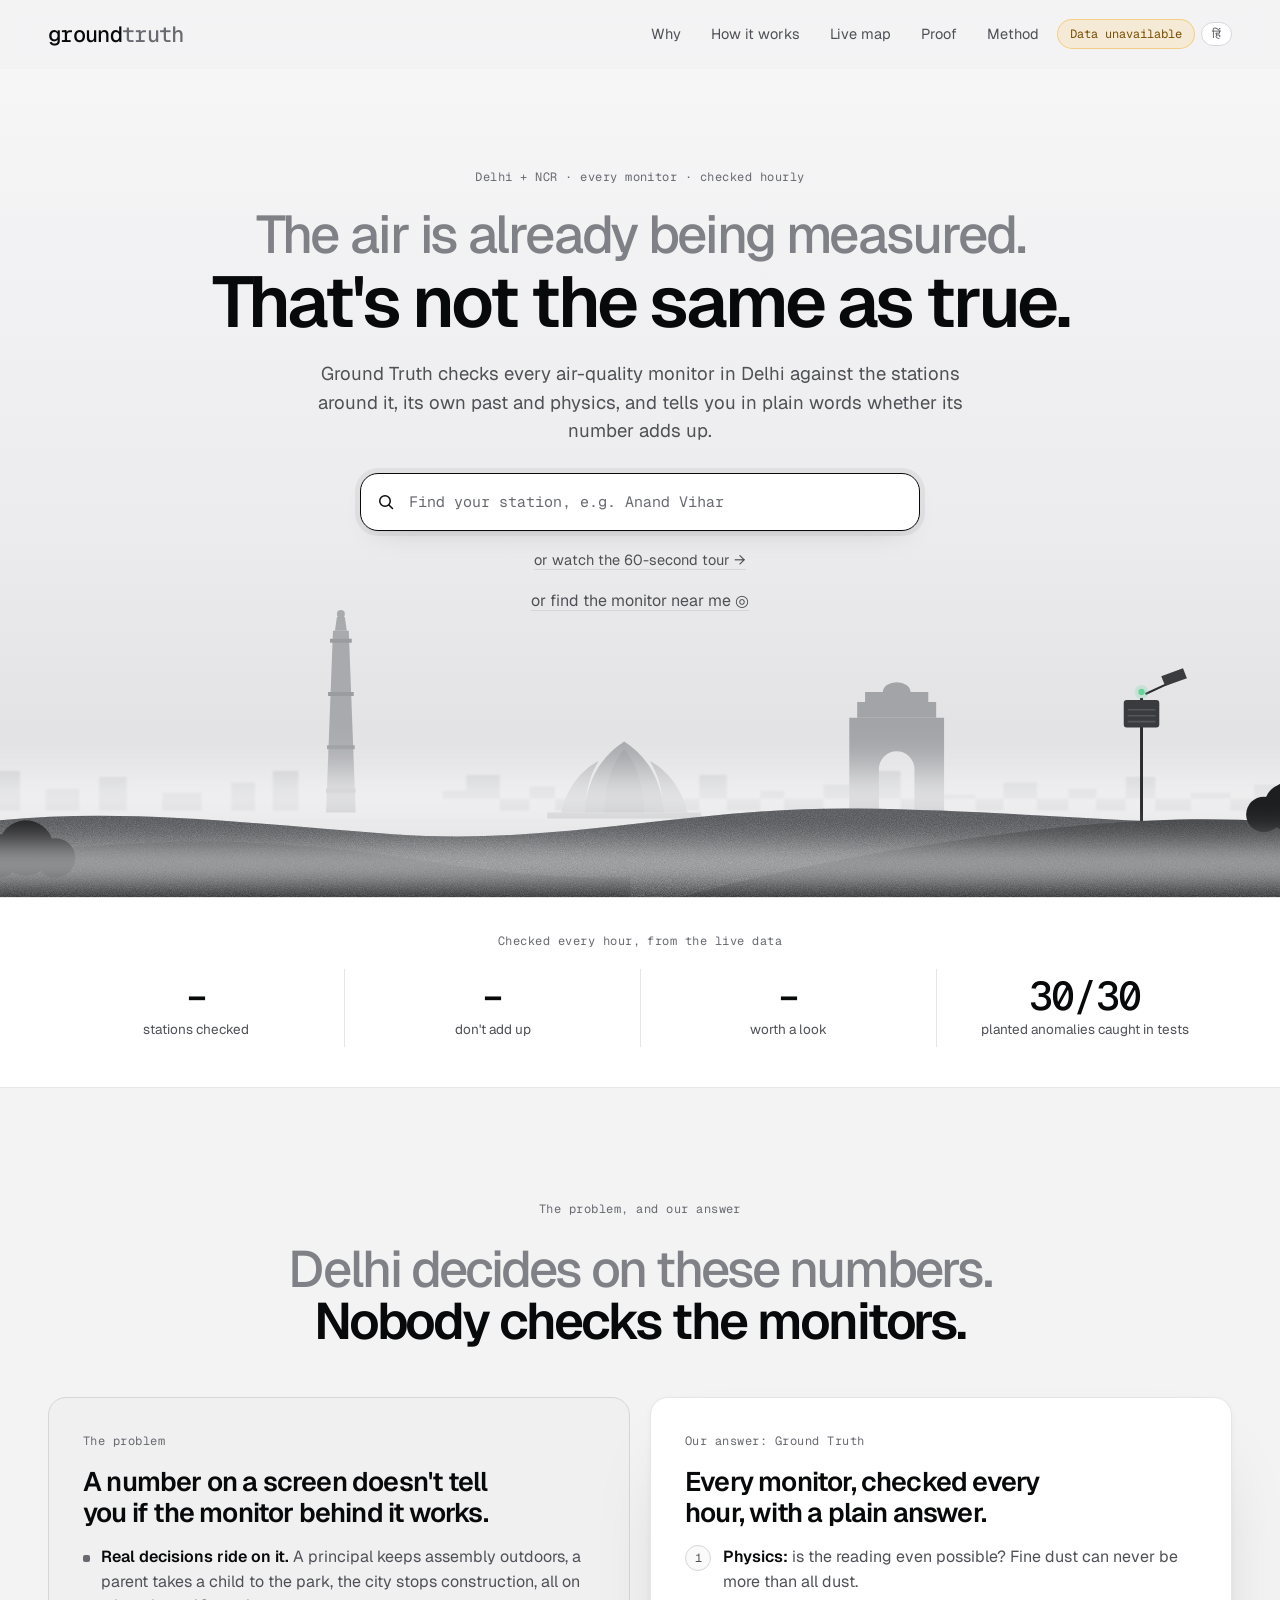
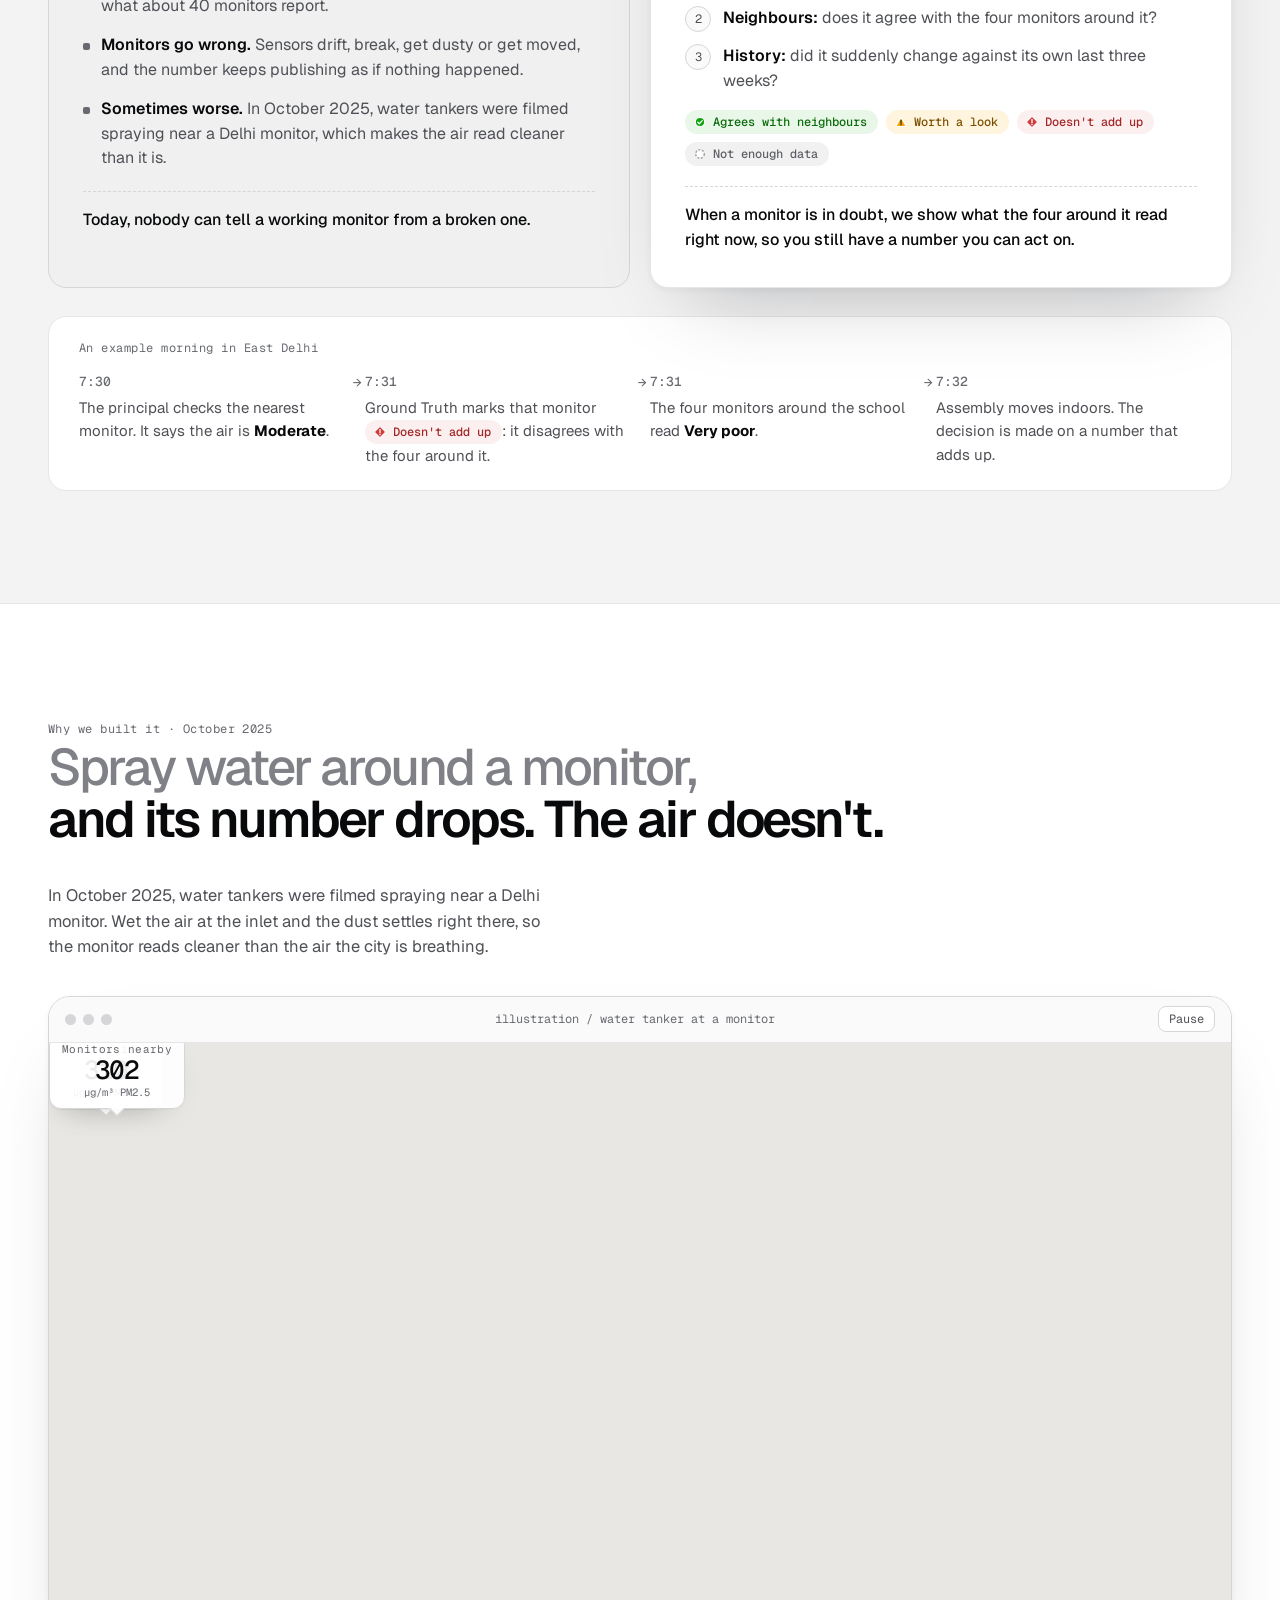
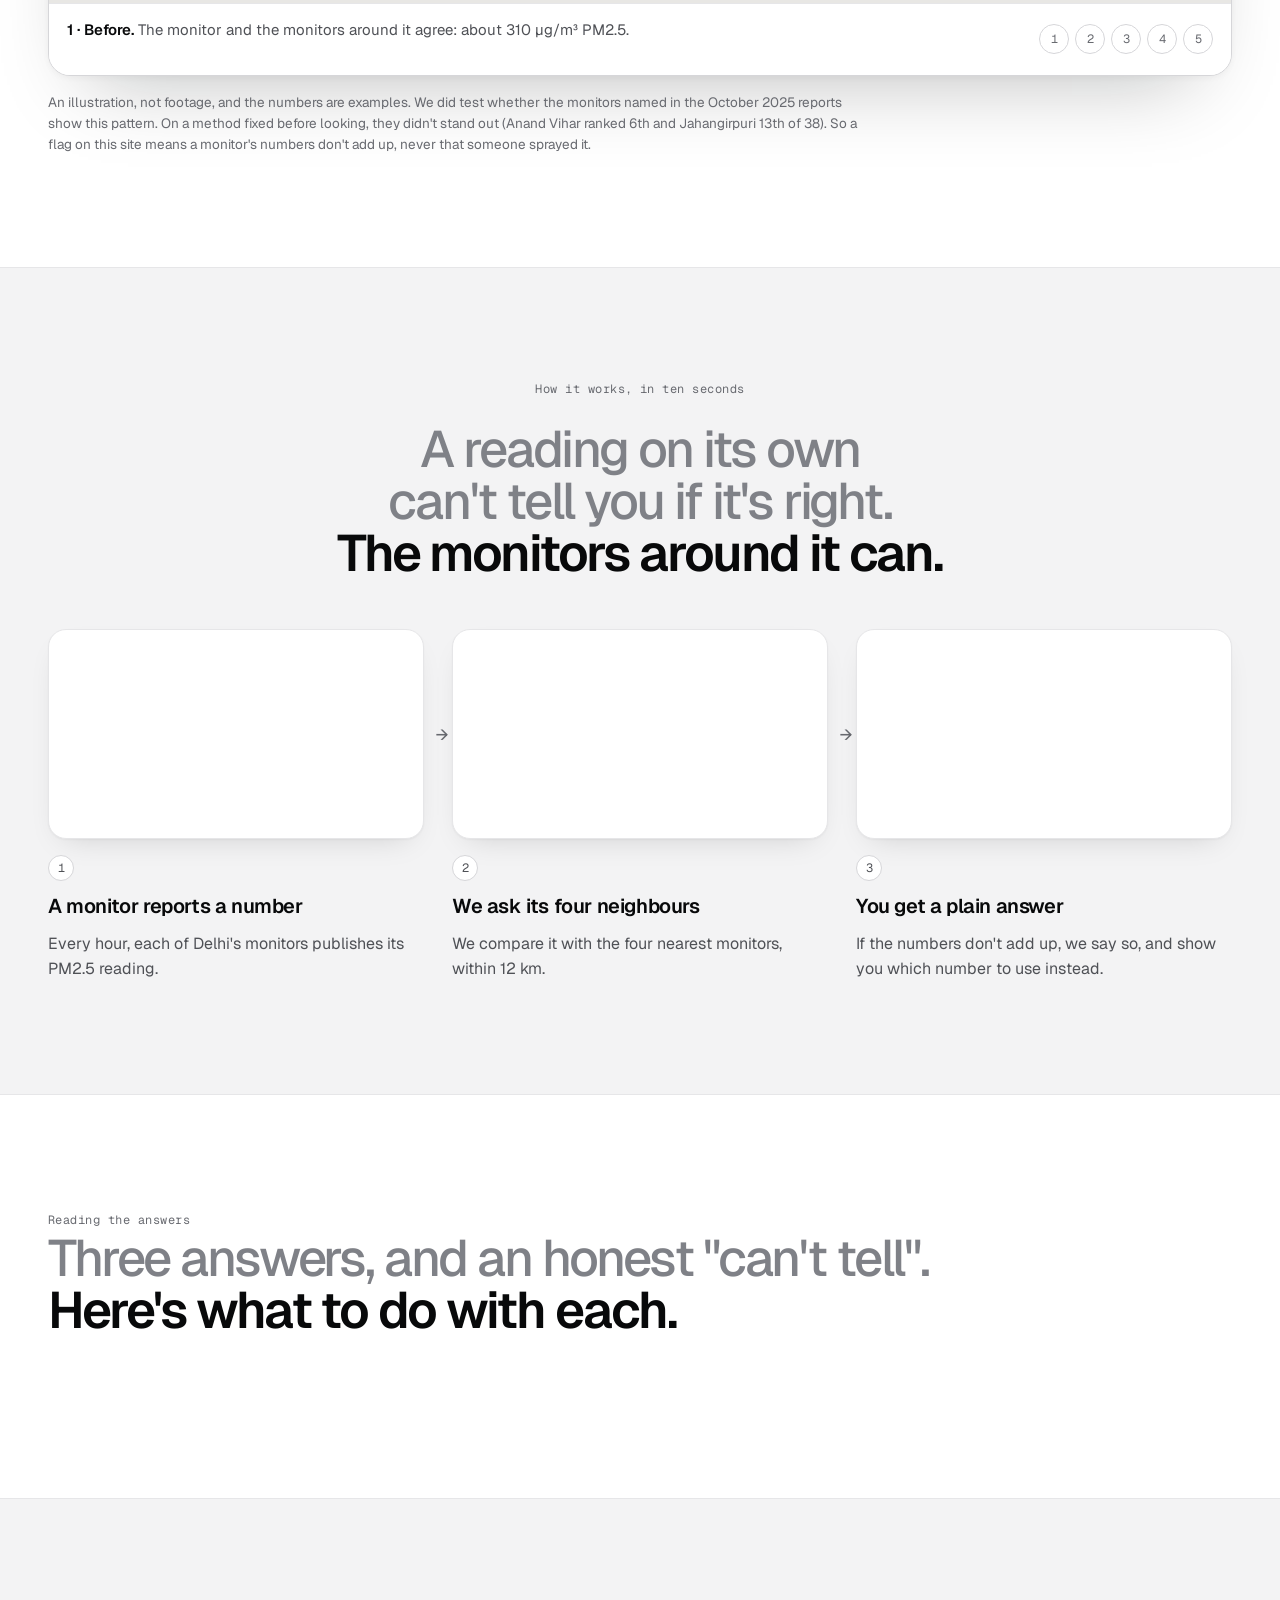
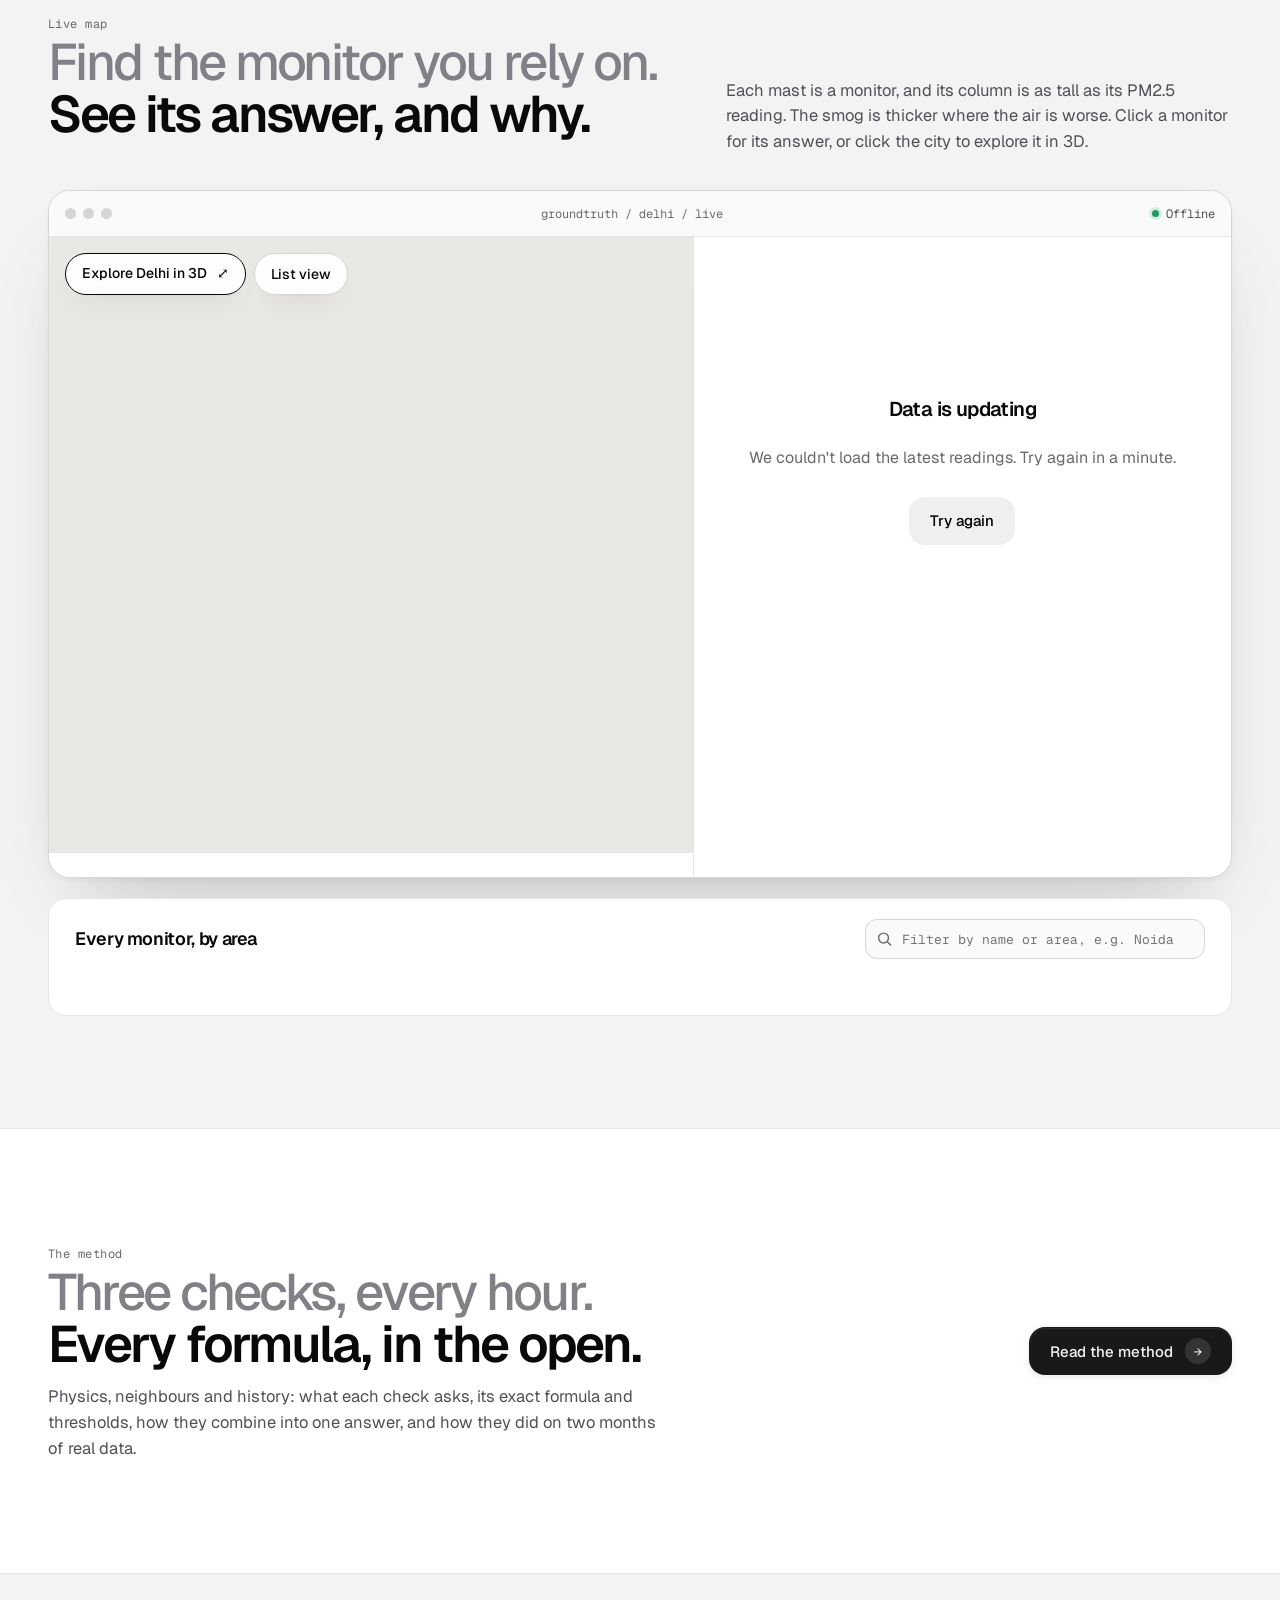
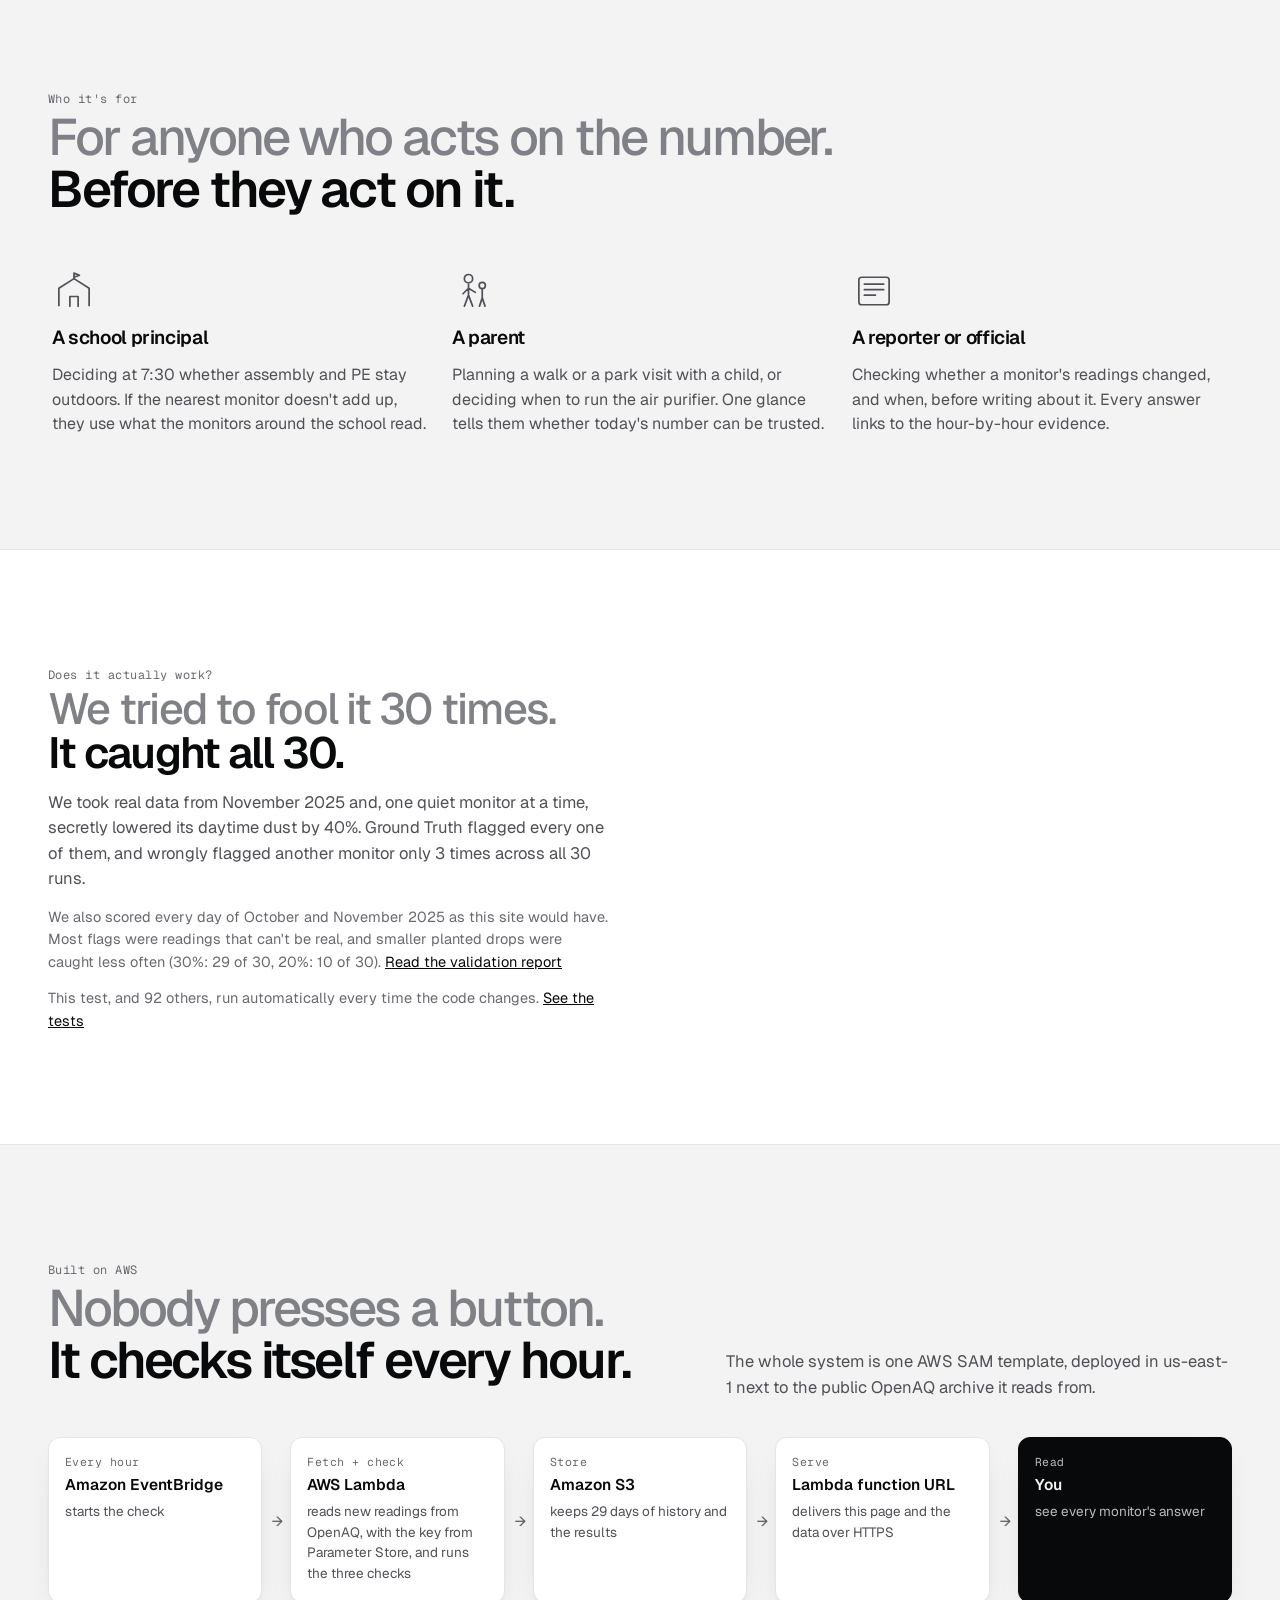
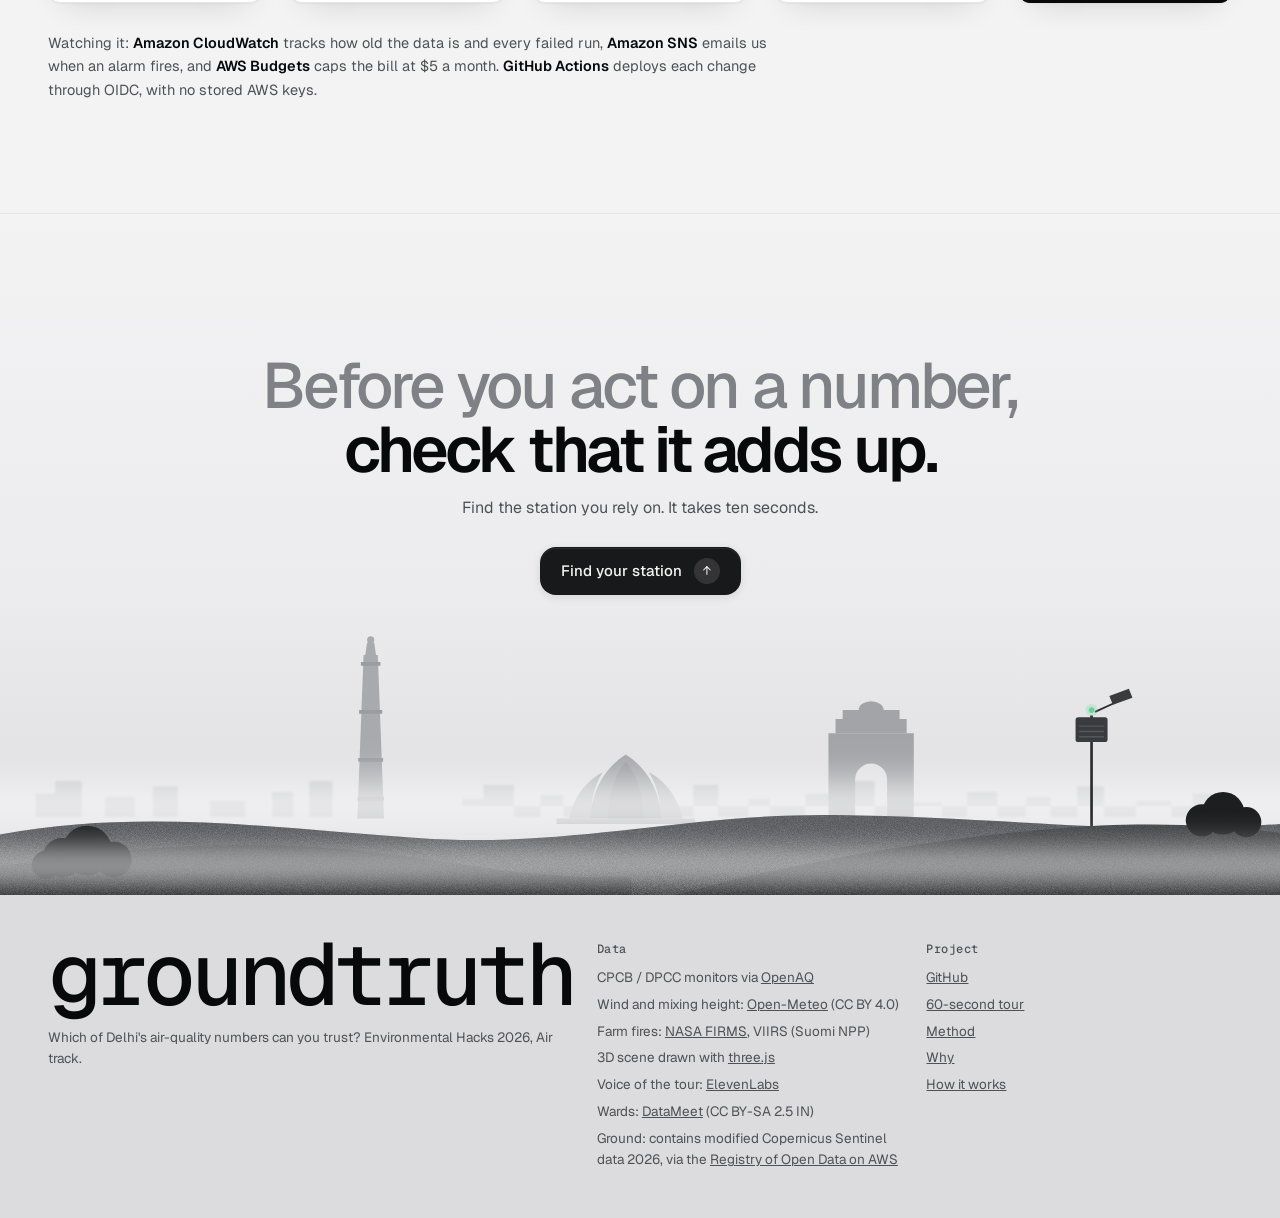
==== site/index.html @ d737a081 "Hindi for every phrase the page builds, with a test that keeps it so 32 phrases app.js writes (near-" ====
<!doctype html>
<html lang="en">
<head>
<meta charset="utf-8">
<meta name="viewport" content="width=device-width, initial-scale=1">
<title>Ground Truth: which Delhi air-quality numbers can you trust?</title>
<meta name="description" content="Every air-quality monitor in Delhi and NCR, checked every hour against its neighbours, its own history and physics. Open data, open code.">
<meta name="theme-color" content="#f3f3f4">
<meta property="og:title" content="Ground Truth">
<meta property="og:description" content="The air is already being measured. That's not the same as true.">
<meta property="og:image" content="og.png">
<meta name="twitter:card" content="summary_large_image">
<link rel="icon" href="data:image/svg+xml,%3Csvg xmlns='http://www.w3.org/2000/svg' viewBox='0 0 32 32'%3E%3Crect width='32' height='32' rx='9' fill='%2308090a'/%3E%3Cpath d='M9 21h14M16 21V9' stroke='%23f5f5f2' stroke-width='2.4' stroke-linecap='round'/%3E%3Ccircle cx='16' cy='9' r='3' fill='%2369d39a'/%3E%3C/svg%3E">
<link rel="preconnect" href="https://fonts.googleapis.com">
<link rel="preconnect" href="https://fonts.gstatic.com" crossorigin>
<link href="https://fonts.googleapis.com/css2?family=Geist:wght@400;500;600&family=Geist+Mono:wght@400;500&family=Noto+Sans+Devanagari:wght@400;500;600&display=swap" rel="stylesheet">
<link rel="stylesheet" href="theme.css">
</head>
<body id="top">

<!-- the fog scene, drawn once and used in the hero and the closing -->
<svg width="0" height="0" style="position:absolute" aria-hidden="true" focusable="false">
  <defs>
    <filter id="grain" x="0" y="0" width="100%" height="100%">
      <feTurbulence type="fractalNoise" baseFrequency="1.1" numOctaves="2" seed="7" result="n"/>
      <feColorMatrix in="n" type="matrix" values="0 0 0 0 0  0 0 0 0 0  0 0 0 0 0  0 0 0 -1.6 1.15" result="a"/>
      <feComposite in="SourceGraphic" in2="a" operator="in"/>
    </filter>
    <filter id="haze" x="-10%" y="-50%" width="120%" height="200%"><feGaussianBlur stdDeviation="16"/></filter>
    <filter id="soft"><feGaussianBlur stdDeviation="1.2"/></filter>
    <linearGradient id="hill1" x1="0" y1="0" x2="0" y2="1"><stop offset="0" stop-color="#55575b"/><stop offset="1" stop-color="#1c1d1f"/></linearGradient>
    <linearGradient id="hill2" x1="0" y1="0" x2="0" y2="1"><stop offset="0" stop-color="#3b3c3f"/><stop offset="1" stop-color="#121314"/></linearGradient>
    <linearGradient id="fogband" x1="0" y1="0" x2="0" y2="1"><stop offset="0" stop-color="#f4f4f5" stop-opacity="0"/><stop offset=".5" stop-color="#f4f4f5" stop-opacity=".95"/><stop offset="1" stop-color="#f4f4f5" stop-opacity="0"/></linearGradient>
    <symbol id="scene-art" viewBox="0 0 1440 520" preserveAspectRatio="xMidYMax slice">
      <g fill="#c4c5c8" filter="url(#soft)">
        <path d="M0 432h40v-26h22v-14h30v40h26v-22h34v22h20v-34h28v34h36v-18h40v18h30v-28h24v28h18v-40h26v40H0z"/>
        <path d="M520 [base64]"/>
      </g>
      <!-- Qutub Minar -->
      <g fill="#a9aaae">
        <path d="M402 434 409 250h16l7 184z"/>
        <path d="M406 258h22v4h-22zM404 312h26v4h-26zM403 366h28v4h-28zM402 410h30v4h-30z" fill="#9b9ca0"/>
        <path d="M411 250h12l-2-14h-8z"/><circle cx="417" cy="233" r="4"/>
      </g>
      <!-- Lotus Temple -->
      <g fill="#b3b4b8">
        <path d="M640 434c6-26 22-44 38-52-10 16-14 34-12 52z"/>
        <path d="M768 434c-6-26-22-44-38-52 10 16 14 34 12 52z"/>
        <path d="M664 434c2-34 18-58 40-72 22 14 38 38 40 72z" fill="#a6a7ab"/>
        <path d="M684 434c0-28 8-50 20-64 12 14 20 36 20 64z" fill="#9c9da1"/>
        <path d="M626 434h156v6H626z"/>
      </g>
      <!-- India Gate -->
      <g fill="#a3a4a8">
        <path d="M932 436v-98h96v98h-30v-46a18 18 0 0 0-36 0v46z"/>
        <path d="M940 322h80v16h-80zM948 312h64v10h-64z"/>
        <path d="M966 312a14 10 0 0 1 28 0z"/>
      </g>
      <rect class="drift" x="-120" y="372" width="1680" height="96" fill="url(#fogband)" filter="url(#haze)"/>
      <path d="M0 520V452c160-30 320-6 470 4 170 12 300-28 470-26 190 2 330 24 500 10V520z" fill="url(#hill1)"/>
      <path d="M0 520V452c160-30 320-6 470 4 170 12 300-28 470-26 190 2 330 24 500 10V520z" fill="#8a8b8f" filter="url(#grain)" opacity=".55"/>
      <!-- the monitor: a mast with a sensor box -->
      <g transform="translate(1198 0)">
        <path d="M30 448V318" stroke="#2b2c2f" stroke-width="3"/>
        <path d="M30 448 14 470M30 448l16 22" stroke="#2b2c2f" stroke-width="2.2"/>
        <rect x="12" y="320" width="36" height="28" rx="3" fill="#3a3b3e"/>
        <path d="M16 330h28M16 336h28M16 342h28" stroke="#55575b" stroke-width="1.6"/>
        <path d="M34 314l26-12" stroke="#2b2c2f" stroke-width="2"/><path d="M50 296l22-8 4 10-22 8z" fill="#3a3b3e"/>
        <circle cx="30" cy="312" r="3.2" fill="#69d39a"/><circle cx="30" cy="312" r="7" fill="#69d39a" opacity=".22"/>
      </g>
      <path d="M0 520V488c140-22 260-30 380-20 120 10 190 34 330 32V520z" fill="url(#hill2)"/>
      <path d="M760 520c120-34 280-62 420-74 110-10 190-4 260 4V520z" fill="url(#hill2)"/>
      <path d="M0 520V488c140-22 260-30 380-20 120 10 190 34 330 32V520zM760 520c120-34 280-62 420-74 110-10 190-4 260 4V520z" fill="#6b6c70" filter="url(#grain)" opacity=".5"/>
      <g fill="#1d1e20">
        <circle cx="70" cy="478" r="22"/><circle cx="98" cy="470" r="28"/><circle cx="128" cy="480" r="20"/><circle cx="52" cy="486" r="16"/>
        <circle cx="1352" cy="436" r="18"/><circle cx="1376" cy="428" r="24"/><circle cx="1402" cy="438" r="17"/>
      </g>
      <rect class="drift slow" x="-160" y="452" width="1760" height="70" fill="url(#fogband)" filter="url(#haze)" opacity=".85"/>
    </symbol>
  </defs>
</svg>

<header class="nav">
  <div class="wrap">
    <a class="wordmark" href="#top" aria-label="Ground Truth home">ground<b>truth</b></a>
    <nav aria-label="Sections">
      <a href="#why">Why</a>
      <a href="#story">How it works</a>
      <a href="#live">Live map</a>
      <a href="#proof">Proof</a>
      <a href="method.html">Method</a>
      <span class="fresh" id="fresh">Loading data…</span>
      <span class="pulse" id="pulse" hidden></span>
      <button class="lang-toggle" id="lang-toggle" type="button" aria-label="Switch to Hindi">हिं</button>
    </nav>
  </div>
</header>

<main>
  <section class="hero" aria-labelledby="hero-title">
    <div class="wrap copy">
      <span class="label rise" id="hero-label">Delhi + NCR · every monitor · checked hourly</span>
      <h1 id="hero-title" class="rise"><span class="dim">The air is already being measured.</span>That's not the same as true.</h1>
      <p class="lede rise">Ground Truth checks every air-quality monitor in Delhi against the stations around it, its own past and physics, and tells you in plain words whether its number adds up.</p>
      <p class="weather rise" id="weather" hidden></p>
      <p class="fires rise" id="fires" hidden></p>
      <p class="feednote rise" id="feednote" hidden></p>
      <div class="cta rise">
        <div class="search" role="combobox" aria-expanded="false" aria-haspopup="listbox" aria-owns="search-list">
          <svg width="16" height="16" viewBox="0 0 16 16" fill="none" aria-hidden="true"><circle cx="7" cy="7" r="5.25" stroke="currentColor" stroke-width="1.5"/><path d="m11 11 3.5 3.5" stroke="currentColor" stroke-width="1.5" stroke-linecap="round"/></svg>
          <label class="sr-only" for="search">Find your station</label>
          <input id="search" type="search" placeholder="Find your station, e.g. Anand Vihar" autocomplete="off" aria-autocomplete="list" aria-controls="search-list">
          <ul id="search-list" role="listbox" hidden></ul>
        </div>
        <a class="tour-link" href="?demo=1" id="tour-btn">or watch the 60-second tour <span aria-hidden="true">→</span></a>
        <button class="tour-link near-btn" id="near-btn" type="button">or find the monitor near me <span aria-hidden="true">◎</span></button>
        <p class="near-line" id="near-line" hidden aria-live="polite"></p>
      </div>
    </div>
    <div class="scene" aria-hidden="true"><svg><use href="#scene-art"/></svg></div>
  </section>

  <aside class="example" id="example" hidden aria-label="An example station right now"></aside>

  <section class="proofbar" aria-label="Today's numbers">
    <div class="wrap">
      <span class="label">Checked every hour, from the live data</span>
      <div class="stats" id="stats" aria-live="polite">
        <div class="stat"><b class="skel">52</b><span>stations checked</span></div>
        <div class="stat"><b class="skel">0</b><span>don't add up</span></div>
        <div class="stat"><b class="skel">0</b><span>worth a look</span></div>
        <div class="stat"><b>30/30</b><span>planted anomalies caught in tests</span></div>
      </div>
    </div>
  </section>

    <section class="sec why" id="why" aria-labelledby="why-title">
      <div class="wrap">
        <div class="sec-head center">
          <span class="label">The problem, and our answer</span>
          <h2 class="h2" id="why-title"><span class="dim">Delhi decides on these numbers.</span>Nobody checks the monitors.</h2>
        </div>
        <div class="why-grid">
          <article class="why-card problem">
            <span class="label">The problem</span>
            <h3>A number on a screen doesn't tell you if the monitor behind it works.</h3>
            <ul class="why-list">
              <li><b>Real decisions ride on it.</b> A principal keeps assembly outdoors, a parent takes a child to the park, the city stops construction, all on what about 40 monitors report.</li>
              <li><b>Monitors go wrong.</b> Sensors drift, break, get dusty or get moved, and the number keeps publishing as if nothing happened.</li>
              <li><b>Sometimes worse.</b> In October 2025, water tankers were filmed spraying near a Delhi monitor, which makes the air read cleaner than it is.</li>
            </ul>
            <p class="why-punch">Today, nobody can tell a working monitor from a broken one.</p>
          </article>
          <article class="why-card answer">
            <span class="label">Our answer: Ground Truth</span>
            <h3>Every monitor, checked every hour, with a plain answer.</h3>
            <ol class="why-checks">
              <li><span class="why-n">1</span><div><b>Physics:</b> is the reading even possible? Fine dust can never be more than all dust.</div></li>
              <li><span class="why-n">2</span><div><b>Neighbours:</b> does it agree with the four monitors around it?</div></li>
              <li><span class="why-n">3</span><div><b>History:</b> did it suddenly change against its own last three weeks?</div></li>
            </ol>
            <div class="why-answers">
              <span data-pill="ok"></span><span data-pill="watch"></span><span data-pill="flag"></span><span data-pill="nodata"></span>
            </div>
            <p class="why-punch">When a monitor is in doubt, we show what the four around it read right now, so you still have a number you can act on.</p>
          </article>
        </div>
        <figure class="morning" aria-labelledby="morning-cap">
          <figcaption id="morning-cap" class="label">An example morning in East Delhi</figcaption>
          <ol>
            <li><span class="t">7:30</span><p>The principal checks the nearest monitor. It says the air is <b>Moderate</b>.</p></li>
            <li><span class="t">7:31</span><p>Ground Truth marks that monitor <span data-pill="flag"></span>: it disagrees with the four around it.</p></li>
            <li><span class="t">7:31</span><p>The four monitors around the school read <b>Very poor</b>.</p></li>
            <li><span class="t">7:32</span><p>Assembly moves indoors. The decision is made on a number that adds up.</p></li>
          </ol>
        </figure>
      </div>
    </section>

    <section class="sec alt spray" id="spray" aria-labelledby="spray-title">
      <div class="wrap">
        <div class="sec-head wide">
          <div>
            <span class="label">Why we built it · October 2025</span>
            <h2 class="h2" id="spray-title"><span class="dim">Spray water around a monitor,</span>and its number drops. The air doesn't.</h2>
          </div>
          <p class="sub">In October 2025, water tankers were filmed spraying near a Delhi monitor. Wet the air at the inlet and the dust settles right there, so the monitor reads cleaner than the air the city is breathing.</p>
        </div>
        <div class="window spraywin">
          <div class="chrome"><div class="dots" aria-hidden="true"><i></i><i></i><i></i></div><span class="url">illustration / water tanker at a monitor</span><button class="sp-toggle" id="spray-toggle" type="button" aria-pressed="false">Pause</button></div>
          <div class="spray-stage" id="spray-stage">
            <div class="sp-tag me" id="sp-me"><span class="who">This monitor</span><b id="sp-me-v">310</b><small>µg/m³ PM2.5</small><span class="sp-flag" id="sp-flag" hidden><span data-pill="flag"></span></span></div>
            <div class="sp-tag nb" id="sp-nb"><span class="who">Monitors nearby</span><b id="sp-nb-v">302</b><small>µg/m³ PM2.5</small></div>
          </div>
          <div class="sp-foot">
            <p class="sp-caption" id="sp-caption" aria-live="polite"><b>1 · Before.</b> The monitor and the monitors around it agree: about 310 µg/m³ PM2.5.</p>
            <ol class="sp-steps" id="sp-steps" aria-label="Steps">
              <li><button type="button">1</button></li><li><button type="button">2</button></li><li><button type="button">3</button></li><li><button type="button">4</button></li><li><button type="button">5</button></li>
            </ol>
          </div>
        </div>
        <p class="footnote">An illustration, not footage, and the numbers are examples. We did test whether the monitors named in the October 2025 reports show this pattern. On a method fixed before looking, they didn't stand out (Anand Vihar ranked 6th and Jahangirpuri 13th of 38). So a flag on this site means a monitor's numbers don't add up, never that someone sprayed it.</p>
      </div>
    </section>

    <section class="sec story" id="story" aria-labelledby="story-title">
      <div class="wrap">
        <div class="sec-head center">
          <span class="label">How it works, in ten seconds</span>
          <h2 class="h2" id="story-title"><span class="dim">A reading on its own can't tell you if it's right.</span>The monitors around it can.</h2>
        </div>
        <ol class="steps" id="steps">
          <li class="step">
            <div class="step-art" id="step1-art"></div>
            <span class="step-n">1</span>
            <h3 id="step1-title">A monitor reports a number</h3>
            <p id="step1-text">Every hour, each of Delhi's monitors publishes its PM2.5 reading.</p>
          </li>
          <li class="step">
            <div class="step-art" id="step2-art"></div>
            <span class="step-n">2</span>
            <h3 id="step2-title">We ask its four neighbours</h3>
            <p id="step2-text">We compare it with the four nearest monitors, within 12 km.</p>
          </li>
          <li class="step">
            <div class="step-art" id="step3-art"></div>
            <span class="step-n">3</span>
            <h3 id="step3-title">You get a plain answer</h3>
            <p id="step3-text">If the numbers don't add up, we say so, and show you which number to use instead.</p>
          </li>
        </ol>
      </div>
    </section>

    <section class="sec alt" id="meaning" aria-labelledby="meaning-title">
      <div class="wrap">
        <div class="sec-head">
          <div>
            <span class="label">Reading the answers</span>
            <h2 class="h2" id="meaning-title"><span class="dim">Three answers, and an honest "can't tell".</span>Here's what to do with each.</h2>
          </div>
        </div>
        <div class="meanings" id="meanings"></div>
      </div>
    </section>

    <section class="sec" id="live" aria-labelledby="live-title">
      <div class="wrap">
        <div class="sec-head">
          <div>
            <span class="label">Live map</span>
            <h2 class="h2" id="live-title"><span class="dim">Find the monitor you rely on.</span>See its answer, and why.</h2>
          </div>
          <p class="sub">Each mast is a monitor, and its column is as tall as its PM2.5 reading. The smog is thicker where the air is worse. Click a monitor for its answer, or click the city to explore it in 3D.</p>
          <p class="changes" id="changes" hidden></p>
        </div>
        <div class="window">
          <div class="chrome"><div class="dots" aria-hidden="true"><i></i><i></i><i></i></div><span class="url">groundtruth / delhi / live</span><span class="live" id="chrome-live">Live</span><button class="exit3d" id="exit3d" type="button" hidden>Exit 3D <span aria-hidden="true">✕</span></button></div>
          <div class="app">
            <div class="mapcol">
              <div class="map-toolbar">
                <div id="map" role="region" aria-label="3D map of monitoring stations"></div>
                <div id="list-view" hidden aria-label="List of all monitors" role="region">
                  <table class="monitor-table" id="monitor-table" aria-label="All monitors, sortable">
                    <thead>
                      <tr>
                        <th scope="col" aria-sort="none"><button type="button" class="sort-btn" data-col="name">Monitor <span aria-hidden="true">↕</span></button></th>
                        <th scope="col" aria-sort="none"><button type="button" class="sort-btn" data-col="area">Area <span aria-hidden="true">↕</span></button></th>
                        <th scope="col" aria-sort="none"><button type="button" class="sort-btn" data-col="status">Answer <span aria-hidden="true">↕</span></button></th>
                        <th scope="col" aria-sort="none"><button type="button" class="sort-btn" data-col="pm25">PM2.5 <small>(µg/m³)</small> <span aria-hidden="true">↕</span></button></th>
                        <th scope="col" aria-sort="none"><button type="button" class="sort-btn" data-col="nb_pm25">Neighbours PM2.5 <span aria-hidden="true">↕</span></button></th>
                      </tr>
                    </thead>
                    <tbody id="monitor-table-body"></tbody>
                  </table>
                </div>
              </div>
              <div class="map-view-btns">
                <button class="enter3d" id="enter3d" type="button">Explore Delhi in 3D <span aria-hidden="true">⤢</span></button>
                <button class="list-toggle" id="list-toggle" type="button" aria-pressed="false">List view</button>
              </div>
              <div class="legend" id="legend"></div>
            </div>
            <div class="panel" id="panel" aria-live="polite" aria-atomic="false">
              <div class="empty"><h2>Loading the monitors…</h2></div>
            </div>
          </div>
        </div>
        <div class="roster" id="roster" aria-labelledby="roster-title">
          <div class="roster-head">
            <h3 id="roster-title">Every monitor, by area</h3>
            <div class="roster-search">
              <svg width="15" height="15" viewBox="0 0 16 16" fill="none" aria-hidden="true"><circle cx="7" cy="7" r="5.25" stroke="currentColor" stroke-width="1.5"/><path d="m11 11 3.5 3.5" stroke="currentColor" stroke-width="1.5" stroke-linecap="round"/></svg>
              <label class="sr-only" for="roster-q">Filter monitors</label>
              <input id="roster-q" type="search" placeholder="Filter by name or area, e.g. Noida" autocomplete="off">
            </div>
          </div>
          <div class="filters" id="filters" role="group" aria-label="Show monitors by answer"></div>
          <div class="areas" id="areas"></div>
        </div>
      </div>
    </section>

    <section class="sec alt" id="method" aria-labelledby="method-title">
      <div class="wrap method-teaser">
        <div>
          <span class="label">The method</span>
          <h2 class="h2" id="method-title"><span class="dim">Three checks, every hour.</span>Every formula, in the open.</h2>
          <p class="sub">Physics, neighbours and history: what each check asks, its exact formula and thresholds, how they combine into one answer, and how they did on two months of real data.</p>
        </div>
        <a class="btn dark" href="method.html">Read the method <span class="arr">→</span></a>
      </div>
    </section>

    <section class="sec" id="who" aria-labelledby="who-title">
      <div class="wrap">
        <div class="sec-head">
          <div>
            <span class="label">Who it's for</span>
            <h2 class="h2" id="who-title"><span class="dim">For anyone who acts on the number.</span>Before they act on it.</h2>
          </div>
        </div>
        <div class="people">
          <article class="person">
            <svg viewBox="0 0 64 64" aria-hidden="true"><path d="M10 54V28l22-14 22 14v26" fill="none" stroke="currentColor" stroke-width="2.5" stroke-linejoin="round"/><path d="M26 54V40h12v14M32 14V6l8 3-8 3" fill="none" stroke="currentColor" stroke-width="2.5" stroke-linejoin="round" stroke-linecap="round"/></svg>
            <h3>A school principal</h3>
            <p>Deciding at 7:30 whether assembly and PE stay outdoors. If the nearest monitor doesn't add up, they use what the monitors around the school read.</p>
          </article>
          <article class="person">
            <svg viewBox="0 0 64 64" aria-hidden="true"><circle cx="24" cy="14" r="6" fill="none" stroke="currentColor" stroke-width="2.5"/><circle cx="44" cy="24" r="4.5" fill="none" stroke="currentColor" stroke-width="2.5"/><path d="M24 22v16l-6 16M24 38l6 16M24 28l-8 8M24 28l10 6M44 30v12l-4 12M44 42l4 12" fill="none" stroke="currentColor" stroke-width="2.5" stroke-linecap="round" stroke-linejoin="round"/></svg>
            <h3>A parent</h3>
            <p>Planning a walk or a park visit with a child, or deciding when to run the air purifier. One glance tells them whether today's number can be trusted.</p>
          </article>
          <article class="person">
            <svg viewBox="0 0 64 64" aria-hidden="true"><rect x="10" y="12" width="44" height="40" rx="4" fill="none" stroke="currentColor" stroke-width="2.5"/><path d="M18 22h28M18 30h28M18 38h16" stroke="currentColor" stroke-width="2.5" stroke-linecap="round"/></svg>
            <h3>A reporter or official</h3>
            <p>Checking whether a monitor's readings changed, and when, before writing about it. Every answer links to the hour-by-hour evidence.</p>
          </article>
        </div>
      </div>
    </section>

    <section class="sec alt" id="proof" aria-labelledby="proof-title">
      <div class="wrap proof2">
        <div>
          <span class="label">Does it actually work?</span>
          <h2 class="h2" id="proof-title"><span class="dim">We tried to fool it 30 times.</span>It caught all 30.</h2>
          <p class="sub">We took real data from November 2025 and, one quiet monitor at a time, secretly lowered its daytime dust by 40%. Ground Truth flagged every one of them, and wrongly flagged another monitor only 3 times across all 30 runs.</p>
          <p class="sub small">We also scored every day of October and November 2025 as this site would have. Most flags were readings that can't be real, and smaller planted drops were caught less often (30%: 29 of 30, 20%: 10 of 30). <a href="https://github.com/thegoodengineers/ground-truth/blob/main/docs/VALIDATION.md">Read the validation report</a></p>
          <p class="sub small">This test, and 92 others, run automatically every time the code changes. <a href="https://github.com/thegoodengineers/ground-truth/tree/main/tests">See the tests</a></p>
        </div>
        <div class="ticks" id="ticks" role="img" aria-label="30 out of 30 planted problems caught"></div>
      </div>
      <div class="wrap">
        <div class="chartbox month" id="month-box" hidden>
          <div class="month-head">
            <div><h3>This month, live: what the monitors got each day</h3><p class="csub" id="month-sub">Every day scored at 17:00 IST, the way the live check scores it: how many monitors agreed, were worth a look, didn't add up, or had too little data.</p></div>
            <a class="feed-link" id="feed-link" href="data/changes.xml" type="application/atom+xml">Subscribe to the changes (Atom)</a>
          </div>
          <div class="chartwrap"><canvas id="month-chart" role="img" aria-label="How many monitors got each answer, day by day, this month"></canvas></div>
        </div>
      </div>
    </section>

    <section class="sec" id="aws" aria-labelledby="aws-title">
      <div class="wrap">
        <div class="sec-head">
          <div>
            <span class="label">Built on AWS</span>
            <h2 class="h2" id="aws-title"><span class="dim">Nobody presses a button.</span>It checks itself every hour.</h2>
          </div>
          <p class="sub">The whole system is one AWS SAM template, deployed in us-east-1 next to the public OpenAQ archive it reads from.</p>
        </div>
        <ol class="pipe" aria-label="How data flows">
          <li><span class="pipe-k">Every hour</span><b>Amazon EventBridge</b><span>starts the check</span></li>
          <li><span class="pipe-k">Fetch + check</span><b>AWS Lambda</b><span>reads new readings from OpenAQ, with the key from Parameter Store, and runs the three checks</span></li>
          <li><span class="pipe-k">Store</span><b>Amazon S3</b><span>keeps 29 days of history and the results</span></li>
          <li><span class="pipe-k">Serve</span><b>Lambda function URL</b><span>delivers this page and the data over HTTPS</span></li>
          <li><span class="pipe-k">Read</span><b>You</b><span>see every monitor's answer</span></li>
        </ol>
        <p class="aws-ops">Watching it: <b>Amazon CloudWatch</b> tracks how old the data is and every failed run, <b>Amazon SNS</b> emails us when an alarm fires, and <b>AWS Budgets</b> caps the bill at $5 a month. <b>GitHub Actions</b> deploys each change through OIDC, with no stored AWS keys.</p>
      </div>
    </section>



  <section class="closing" aria-labelledby="close-title">
    <div class="wrap">
      <h2 id="close-title"><span class="dim">Before you act on a number,</span>check that it adds up.</h2>
      <p>Find the station you rely on. It takes ten seconds.</p>
      <a class="btn dark" href="#top" id="close-cta">Find your station <span class="arr">↑</span></a>
    </div>
    <div class="scene" aria-hidden="true"><svg><use href="#scene-art"/></svg></div>
  </section>
</main>

<footer>
  <div class="wrap">
    <div>
      <p class="big">groundtruth</p>
      <p>Which of Delhi's air-quality numbers can you trust? Environmental Hacks 2026, Air track.</p>
    </div>
    <div>
      <h2>Data</h2>
      <ul><li>CPCB / DPCC monitors via <a href="https://openaq.org">OpenAQ</a></li><li>Wind and mixing height: <a href="https://open-meteo.com">Open-Meteo</a> (CC BY 4.0)</li><li>Farm fires: <a href="https://firms.modaps.eosdis.nasa.gov/">NASA FIRMS</a>, VIIRS (Suomi NPP)</li><li>3D scene drawn with <a href="https://threejs.org">three.js</a></li><li>Voice of the tour: <a href="https://elevenlabs.io">ElevenLabs</a></li><li>Wards: <a href="https://github.com/datameet/Municipal_Spatial_Data">DataMeet</a> (CC BY-SA 2.5 IN)</li><li>Ground: contains modified Copernicus Sentinel data 2026, via the <a href="https://registry.opendata.aws/sentinel-2-l2a-cogs/">Registry of Open Data on AWS</a></li></ul>
    </div>
    <div>
      <h2>Project</h2>
      <ul><li><a href="https://github.com/thegoodengineers/ground-truth">GitHub</a></li><li><a href="?demo=1">60-second tour</a></li><li><a href="method.html">Method</a></li><li><a href="#why">Why</a></li><li><a href="#story">How it works</a></li></ul>
    </div>
  </div>
</footer>

<script src="vendor/chart.umd.js"></script>
<script src="i18n.js"></script>
<script src="app.js"></script>
<script type="module" src="scene3d.js"></script>
<script type="module" src="spray3d.js"></script>
</body>
</html>
---- site/theme.css ----
/* Ground Truth design system. Light mode only.
   1. Silver fog for the story (hero and closing); white and soft grey surfaces for everything else.
   2. Headlines are two-tone: the first line greyed, the second line heavy. One statement per section.
   3. Geist for everything readable, Geist Mono for labels, numbers, times and ids. No third font.
   4. Colour is spent only on station state (green / amber / red / grey), always with a shape and a word.
   5. Hairlines, not boxes. The product sits in a window frame. Motion is CSS only and stops for reduced motion.
   Visual reference: neatlogs.com (the fog hero, two-tone headlines, mono labels, window frame); no assets reused. */

:root {
  --bg: #f3f3f4;        /* page */
  --surface: #ffffff;   /* cards, window */
  --surface-2: #fafafa; /* inset panels */
  --surface-3: #f0f0f1; /* hover */
  --line: #e6e6e8; --line-2: #d6d6d9;
  --ink: #08090a; --ink-2: #4f5156; --ink-3: #686a70; /* 4.9:1 on the page, 5.4:1 on white: readable small text */
  --live: #1f9d5c;

  /* station state (dataviz reference status palette); icon + word always */
  --ok: #0ca30c;     --ok-ink: #0a6b0a;    --ok-tint: rgba(12, 163, 12, 0.09);   --ok-line: rgba(12, 163, 12, 0.28);
  --watch: #f2a60c;  --watch-ink: #7a4f00; --watch-tint: rgba(250, 178, 25, 0.14); --watch-line: rgba(242, 166, 12, 0.4);
  --flag: #d03b3b;   --flag-ink: #a32626;  --flag-tint: rgba(208, 59, 59, 0.08);  --flag-line: rgba(208, 59, 59, 0.3);
  --nodata: #a3a4a9; --nodata-ink: #5d5f64; --nodata-tint: rgba(139, 141, 147, 0.12);

  --series-28d: #b4b5ba;
  --series-7d: #08090a;
  --band: rgba(242, 166, 12, 0.10);

  --shadow: 0 1px 2px rgba(8, 9, 10, .04), 0 12px 32px -16px rgba(8, 9, 10, .18);
  --shadow-lg: 0 2px 6px rgba(8, 9, 10, .04), 0 40px 80px -40px rgba(8, 9, 10, .28);
  --sans: "Geist", ui-sans-serif, system-ui, -apple-system, "Segoe UI", sans-serif;
  --mono: "Geist Mono", ui-monospace, "SFMono-Regular", Consolas, monospace;
  --r: 18px; --r-sm: 12px;
  --gutter: clamp(16px, 4vw, 48px);
  --ease: cubic-bezier(.2, .7, .2, 1);
  color-scheme: light;
}

* { box-sizing: border-box; }
[hidden] { display: none !important; }
html { -webkit-text-size-adjust: 100%; scroll-behavior: smooth; }
html, body { overflow-x: clip; }
body { margin: 0; background: var(--bg); color: var(--ink); font: 16px/1.55 var(--sans); -webkit-font-smoothing: antialiased; }
a { color: inherit; }
button, input, select { font: inherit; }
:focus-visible { outline: 2px solid var(--ink); outline-offset: 2px; border-radius: 6px; }
.mono { font-family: var(--mono); font-variant-numeric: tabular-nums; }
.label { font-family: var(--mono); font-size: 12px; letter-spacing: .04em; color: var(--ink-3); }
.wrap { max-width: 1280px; margin: 0 auto; padding: 0 var(--gutter); }
.sr-only { position: absolute; width: 1px; height: 1px; overflow: hidden; clip: rect(0 0 0 0); white-space: nowrap; }

/* the weather line under the hero lede: context for city-wide changes, from data/weather.json */
.hero .weather { font-family: var(--mono); font-size: 13px; color: var(--ink-2); margin: 4px 0 0; }
.hero .weather::before { content: "\2191"; display: inline-block; margin-right: 6px; transform: rotate(var(--wind, 0deg)); transition: transform .6s var(--ease); }
.hero .feednote { font-family: var(--mono); font-size: 13px; color: var(--watch-ink); margin: 2px 0 0; max-width: 70ch; justify-self: center; text-align: center; }
.hero .fires { font-family: var(--mono); font-size: 13px; color: var(--ink-2); margin: 2px 0 0; }
.hero .fires::before { content: ""; display: inline-block; width: 8px; height: 8px; border-radius: 50%; background: #d8721f; margin-right: 8px; vertical-align: 1px; }
.advice .smoke { display: block; margin-top: 8px; color: var(--ink-2); }

/* the month strip in a station panel (data/history.json): one cell per day, shape and colour per answer */
.hist { margin: 14px 0 4px; }
.hist h3 { font-size: 15px; margin: 0 0 6px; }
.hist .csub { margin: 0 0 8px; }
.hstrip { display: grid; grid-template-columns: repeat(28, 1fr); gap: 3px; }
.hstrip i { display: block; aspect-ratio: 1; border-radius: 3px; background: var(--nodata-tint); border: 1px dashed var(--nodata); box-sizing: border-box; }
.hstrip i.ok { background: var(--ok); border: 0; }
.hstrip i.watch { background: var(--watch); border: 0; clip-path: polygon(50% 0, 100% 100%, 0 100%); border-radius: 0; }
.hstrip i.flag { background: var(--flag); border: 0; clip-path: polygon(50% 0, 100% 50%, 50% 100%, 0 50%); border-radius: 0; }
.hstrip i.today { outline: 2px solid var(--ink); outline-offset: 1px; }
.hist .hsum { font-family: var(--mono); font-size: 12px; color: var(--ink-2); margin: 8px 0 0; }
.hist .hdates { display: flex; justify-content: space-between; font-family: var(--mono); font-size: 11px; color: var(--ink-3); margin-top: 4px; }
/* since yesterday, under the live map's intro */
.sec .changes { font-family: var(--mono); font-size: 13px; color: var(--ink-2); margin: 10px 0 0; line-height: 1.7; }
.sec .changes button { font: inherit; background: var(--surface); border: 1px solid var(--line-2); border-radius: 999px; padding: 1px 9px; margin: 0 4px 2px 0; cursor: pointer; display: inline-block; max-width: 100%; text-align: left; }
.sec .changes button:hover { background: var(--surface-3); }
.sec .changes .arrow { color: var(--ink-3); }
@media (max-width: 600px) { .sec .changes { font-size: 12px; } }
.sec .changes button .ico { width: 11px; height: 11px; margin-right: 5px; vertical-align: -1px; }

/* "find the monitor near me": the hero asks the browser for a position, once, on a click */
.hero .near-btn { background: none; border: 0; padding: 0; cursor: pointer; font: inherit; }
.hero .near-line { font-family: var(--mono); font-size: 13px; color: var(--ink-2); margin: 6px 0 0; }
.hero .near-line b { color: var(--ink); font-weight: 500; }

/* the copy box: the link or the embed code in a textarea when the clipboard is not allowed */
.copybox { margin: 8px 0 4px; } .copybox .label { display: block; margin-bottom: 4px; }
.copybox textarea { width: 100%; font: 12px/1.4 var(--mono); color: var(--ink); background: var(--surface-2); border: 1px solid var(--line-2); border-radius: 8px; padding: 6px 8px; resize: vertical; }

/* the month, city-wide, under the proof */
.month { margin-top: 28px; }
.month-head { display: flex; justify-content: space-between; gap: 16px; align-items: flex-start; flex-wrap: wrap; margin-bottom: 8px; }
.month-head h3 { margin: 0 0 4px; font-size: 17px; }
.feed-link { font-family: var(--mono); font-size: 12px; color: var(--ink-2); white-space: nowrap; border: 1px solid var(--line-2); border-radius: 999px; padding: 4px 10px; text-decoration: none; }
.feed-link:hover { background: var(--surface-3); }
.feed-link::before { content: "◉ "; color: #d8721f; }

/* ---------- nav ---------- */
.nav { position: sticky; top: env(safe-area-inset-top, 0px); z-index: 1500; backdrop-filter: blur(14px); -webkit-backdrop-filter: blur(14px); background: color-mix(in srgb, var(--bg) 75%, transparent); border-bottom: 1px solid transparent; }
.nav .wrap { display: flex; align-items: center; gap: 18px; height: 68px; }
.wordmark { font: 500 22px/1 var(--mono); letter-spacing: -.03em; text-decoration: none; color: var(--ink); }
.wordmark b { font-weight: 500; color: var(--ink-3); }
.nav nav { margin-left: auto; display: flex; gap: 6px; align-items: center; }
.nav nav a { white-space: nowrap; text-decoration: none; color: var(--ink-2); font-size: 14.5px; padding: 6px 12px; border-radius: 999px; }
.nav nav a:hover { color: var(--ink); background: rgba(8, 9, 10, .05); }
.lang-toggle { font: 500 12px/1 var(--sans); color: var(--ink-2); padding: 5px 10px; border-radius: 999px; background: var(--surface); border: 1px solid var(--line-2); cursor: pointer; white-space: nowrap; transition: background .15s; }
.lang-toggle:hover { background: rgba(8,9,10,.07); color: var(--ink); }
/* Hindi: Geist for the Latin letters and digits, Noto Sans Devanagari for the rest, in body text and mono labels alike */
html[lang="hi"] { --sans: "Geist", "Noto Sans Devanagari", ui-sans-serif, system-ui, sans-serif; --mono: "Geist Mono", "Noto Sans Devanagari", ui-monospace, monospace; }
.fresh { font: 12px var(--mono); color: var(--ink-2); padding: 6px 12px; border-radius: 999px; background: var(--surface); border: 1px solid var(--line-2); white-space: nowrap; }
.fresh.stale { border-color: var(--watch-line); background: var(--watch-tint); color: var(--watch-ink); }
.pulse { font: 12px var(--mono); padding: 6px 12px; border-radius: 999px; white-space: nowrap; border: 1px solid; }
.pulse::before { content: ""; display: inline-block; width: 7px; height: 7px; border-radius: 50%; margin-right: 8px; vertical-align: 1px; }
.pulse.on { color: var(--ok-ink); background: var(--ok-tint); border-color: var(--ok-line); }
.pulse.on::before { background: var(--live); box-shadow: 0 0 0 3px rgba(31, 157, 92, .18); animation: beat 2s ease-in-out infinite; }
.pulse.off { color: var(--ink-2); background: var(--surface); border-color: var(--line-2); }
.pulse.off::before { background: var(--nodata); }
@keyframes beat { 50% { box-shadow: 0 0 0 6px rgba(31, 157, 92, 0); } }

/* ---------- buttons ---------- */
.btn { display: inline-flex; align-items: center; gap: 12px; height: 48px; padding: 0 20px; border-radius: 16px; font-size: 15px; font-weight: 500; text-decoration: none; cursor: pointer; border: 1px solid transparent; transition: transform .18s var(--ease), background .18s, border-color .18s; white-space: nowrap; }
.btn:hover { transform: translateY(-1px); }
.btn .arr { display: inline-grid; place-items: center; width: 26px; height: 26px; border-radius: 50%; font: 13px var(--mono); }
.btn.dark { background: #18191b; color: #f5f5f2; box-shadow: 0 2px 8px rgba(17, 18, 20, .1), inset 0 1px 0 rgba(255, 255, 255, .08); }
.btn.dark .arr { background: rgba(255, 255, 255, .12); }
.btn.outline { background: rgba(255, 255, 255, .5); color: var(--ink); border-color: var(--ink); border-radius: 999px; }
.btn.outline .arr { background: rgba(8, 9, 10, .07); }

/* ---------- hero (fog) ---------- */
.hero { position: relative; isolation: isolate; min-height: min(92vh, 860px); display: grid; align-content: start; padding-top: clamp(56px, 11vh, 120px); padding-bottom: 150px; /* room for the example card pulled up into it */ overflow: hidden; background: linear-gradient(180deg, #f6f6f7 0%, #ececee 55%, #dcdcdf 100%); }
.hero .scene { position: absolute; inset: auto 0 0 0; height: 62%; z-index: -1; pointer-events: none; }
.scene svg { width: 100%; height: 100%; display: block; }
.hero .copy { text-align: center; display: grid; justify-items: center; gap: 22px; }
.hero h1 { margin: 0; font-weight: 600; letter-spacing: -.045em; line-height: .98; font-size: clamp(36px, 5.6vw, 78px); max-width: 21ch; text-wrap: balance; }
.hero h1 .dim { display: block; color: #7f8187; font-weight: 500; font-size: .74em; letter-spacing: -.04em; margin-bottom: 6px; }
.hero .lede { margin: 0; font-size: clamp(16px, 1.5vw, 18.5px); color: var(--ink-2); max-width: 54ch; }
.hero .cta { display: flex; flex-direction: column; gap: 12px; flex-wrap: wrap; justify-content: center; align-items: center; margin-top: 6px; width: 100%; }

.search { position: relative; width: min(560px, 100%); }
.search input { width: 100%; height: 58px; border: 1.5px solid var(--ink); background: var(--surface); color: var(--ink); border-radius: 18px; padding: 0 18px 0 48px; font: 15px var(--mono); box-shadow: 0 0 0 5px rgba(8, 9, 10, .05), var(--shadow); }
.search input::placeholder { color: var(--ink-3); }
.search input:focus { outline: none; border-color: var(--ink); box-shadow: 0 0 0 4px rgba(8, 9, 10, .08), var(--shadow); }
.search svg { position: absolute; left: 18px; top: 50%; transform: translateY(-50%); color: var(--ink); }
.tour-link { font-size: 14.5px; color: var(--ink-2); text-decoration: underline; text-decoration-color: var(--line-2); text-underline-offset: 4px; padding: 6px 8px; border-radius: 8px; }
.tour-link:hover { color: var(--ink); text-decoration-color: var(--ink); }
.search ul { position: absolute; z-index: 1600; left: 0; right: 0; top: calc(100% + 8px); margin: 0; padding: 6px; list-style: none; text-align: left; background: var(--surface); border: 1px solid var(--line); border-radius: var(--r-sm); box-shadow: var(--shadow-lg); max-height: 320px; overflow: auto; }
.search li { padding: 9px 10px; border-radius: 8px; cursor: pointer; display: flex; justify-content: space-between; align-items: center; gap: 12px; font-size: 14px; }
.search li[aria-selected="true"], .search li:hover { background: var(--surface-3); }

/* example card, overlapping the bottom of the hero */
.example { position: relative; z-index: 2; margin: -110px auto 0; width: min(560px, calc(100% - 32px)); background: rgba(255, 255, 255, .82); backdrop-filter: blur(16px); -webkit-backdrop-filter: blur(16px); border: 1px solid rgba(255, 255, 255, .95); border-radius: var(--r); padding: 18px 20px; box-shadow: var(--shadow-lg); display: grid; grid-template-columns: 1fr auto; gap: 6px 16px; align-items: center; }
.example .label { grid-column: 1 / -1; }
.example .todo { grid-column: 1 / -1; margin: 0; }
.example h2 { margin: 0; font-size: 20px; letter-spacing: -.02em; font-weight: 600; }
.example .nums { font: 500 15px var(--mono); color: var(--ink-2); grid-column: 1 / -1; }
.example .nums b { color: var(--ink); font-weight: 600; }
.example button { grid-column: 1 / -1; justify-self: start; margin-top: 6px; height: 40px; border-radius: 12px; font-size: 14px; }

.proofbar { position: relative; z-index: 1; padding: 34px 0 40px; background: var(--surface); border-top: 1px solid var(--line); border-bottom: 1px solid var(--line); }
.proofbar .label { text-align: center; display: block; margin-bottom: 18px; }
.stats { display: grid; grid-template-columns: repeat(4, minmax(0, 1fr)); }
.stat { text-align: center; padding: 6px 12px; border-left: 1px solid var(--line); }
.stat:first-child { border-left: 0; }
.stat b { display: block; font: 500 clamp(28px, 3.4vw, 40px)/1.05 var(--mono); letter-spacing: -.04em; font-variant-numeric: tabular-nums; }
.stat span { color: var(--ink-2); font-size: 13.5px; }

/* ---------- sections ---------- */
.sec { padding: clamp(64px, 9vw, 112px) 0; }
.sec.alt { background: var(--surface); border-top: 1px solid var(--line); border-bottom: 1px solid var(--line); }
.h2 { margin: 0 0 14px; font-weight: 600; letter-spacing: -.04em; line-height: 1.02; font-size: clamp(30px, 4vw, 52px); }
.h2, .h2 .dim { text-wrap: balance; }
.h2 .dim { display: block; color: #7f8187; font-weight: 500; } /* 3.5:1, above the 3:1 large text needs */
.sub { color: var(--ink-2); max-width: 56ch; margin: 0; font-size: 16.5px; }
.sec-head { display: grid; grid-template-columns: minmax(0, 1fr) auto; gap: 24px; align-items: end; margin-bottom: 36px; }
.sec-head .sub { max-width: 46ch; }
.sec-head.wide { grid-template-columns: 1fr; }
.sec-head.wide .h2 { max-width: 24ch; }

/* product window */
.window { border-radius: 22px; background: var(--surface); border: 1px solid var(--line-2); box-shadow: var(--shadow-lg); overflow: hidden; }
.chrome { display: flex; align-items: center; gap: 14px; height: 46px; padding: 0 16px; border-bottom: 1px solid var(--line); background: var(--surface-2); }
.dots { display: flex; gap: 7px; }
.dots i { width: 11px; height: 11px; border-radius: 50%; background: var(--line-2); }
.chrome .url { flex: 1; text-align: center; font: 12px var(--mono); color: var(--ink-3); }
.chrome .live { font: 12px var(--mono); color: var(--ink-2); display: inline-flex; align-items: center; gap: 7px; }
.chrome .live::before { content: ""; width: 7px; height: 7px; border-radius: 50%; background: var(--live); box-shadow: 0 0 0 3px rgba(31, 157, 92, .15); }
.app { display: grid; grid-template-columns: minmax(0, 1.2fr) minmax(0, 1fr); min-height: 640px; }
.mapcol { position: relative; border-right: 1px solid var(--line); display: grid; grid-template-rows: 1fr auto; }
.legend { display: flex; flex-wrap: wrap; gap: 8px 16px; padding: 12px 16px; border-top: 1px solid var(--line); font-size: 13px; color: var(--ink-2); }
.legend span { display: inline-flex; align-items: center; gap: 7px; }
.legend .count { font-family: var(--mono); color: var(--ink-3); }

.panel { padding: 24px; max-height: 760px; overflow: auto; scrollbar-width: thin; scrollbar-color: var(--line-2) transparent; }
.panel h2 { font-size: 28px; line-height: 1.1; letter-spacing: -.03em; font-weight: 600; margin: 6px 0 12px; }
.panel .label { display: block; }
.now { display: grid; grid-template-columns: 1fr 1fr; gap: 1px; background: var(--line); border: 1px solid var(--line); border-radius: var(--r-sm); overflow: hidden; margin: 18px 0 8px; }
.now div { background: var(--surface-2); padding: 14px 16px; }
.now b { display: block; font: 500 30px/1.1 var(--mono); letter-spacing: -.04em; margin-top: 4px; }
.now b small, .now small { color: var(--ink-3); font: 12px var(--sans); letter-spacing: 0; }
.std { color: var(--ink-3); font-size: 12.5px; margin: 0 0 4px; }
.last { font: 12.5px var(--mono); color: var(--ink-2); margin: 10px 0 2px; }
.last.off { color: var(--nodata-ink); font-weight: 600; }
.aqi { margin: 14px 0 0; padding: 13px 15px; border-radius: var(--r-sm); border: 1px solid var(--line-2); background: var(--surface-2); }
.aqi b { display: block; font-size: 22px; letter-spacing: -.02em; font-weight: 600; margin: 2px 0; }
.aqi p { margin: 0; font-size: 14.5px; color: var(--ink-2); }
.advice { margin: 12px 0 20px; padding: 13px 15px; border-radius: var(--r-sm); font-size: 14.5px; line-height: 1.5; border: 1px solid; }
.advice b { font-weight: 600; }
.advice.ok { background: var(--ok-tint); border-color: var(--ok-line); color: #12401a; }
.advice.watch { background: var(--watch-tint); border-color: var(--watch-line); color: #4d3300; }
.advice.flag { background: var(--flag-tint); border-color: var(--flag-line); color: #5c1414; }
.advice.nodata { background: var(--nodata-tint); border-color: var(--line-2); color: var(--ink-2); }

.pill { display: inline-flex; align-items: center; gap: 7px; padding: 4px 11px 4px 9px; border-radius: 999px; font: 500 12px var(--mono); white-space: nowrap; }
.pill .ico { width: 12px; height: 12px; flex: none; }
.pill.ok { background: var(--ok-tint); color: var(--ok-ink); }
.pill.watch { background: var(--watch-tint); color: var(--watch-ink); }
.pill.flag { background: var(--flag-tint); color: var(--flag-ink); }
.pill.nodata { background: var(--nodata-tint); color: var(--nodata-ink); }

.checks { display: grid; gap: 10px; margin: 0 0 22px; padding: 0; list-style: none; }
.check { border: 1px solid var(--line); background: var(--surface); border-radius: var(--r-sm); padding: 13px 15px; display: grid; grid-template-columns: 1fr auto; gap: 4px 12px; transition: border-color .25s, box-shadow .25s; }
.check h3 { margin: 0; font-size: 14.5px; font-weight: 600; }
.check .q { color: var(--ink-3); font-size: 12.5px; }
.check .pill { align-self: start; }
.check p { margin: 4px 0 0; grid-column: 1 / -1; color: var(--ink-2); font-size: 13.5px; }
.check .param { font: 500 11px var(--mono); color: var(--ink-2); background: var(--surface-3); border: 1px solid var(--line); border-radius: 6px; padding: 1px 6px; margin-left: 6px; vertical-align: 1px; white-space: nowrap; }
.check p.micro, .advice .micro { font-size: 12.5px; color: var(--ink-3); }
.advice .micro { display: block; margin-top: 8px; color: inherit; opacity: .8; }
.todo { margin: 8px 0 0; font-size: 14px; font-weight: 600; }
.todo.ok { color: var(--ok-ink); } .todo.watch { color: var(--watch-ink); } .todo.flag { color: var(--flag-ink); } .todo.nodata { color: var(--nodata-ink); }
.raised { margin: 4px 0 0; font: 12px var(--mono); color: var(--ink-3); }
.raised b { color: var(--ink-2); font-weight: 500; }
.check.spot { border-color: var(--ink); box-shadow: 0 0 0 4px rgba(8, 9, 10, .06); }

.chartbox { border-top: 1px solid var(--line); padding-top: 18px; }
.chartbox h3 { font-size: 14.5px; margin: 0 0 2px; font-weight: 600; }
.chartbox .csub { color: var(--ink-3); font-size: 13px; margin: 0 0 10px; }
.chartbox select { font: 13px var(--sans); padding: 6px 10px; border-radius: 10px; border: 1px solid var(--line-2); background: var(--surface); color: var(--ink); }
.chartwrap { position: relative; height: 240px; }
.chartlegend { display: flex; gap: 16px; font-size: 12.5px; color: var(--ink-2); margin-top: 10px; flex-wrap: wrap; align-items: center; }
.chartlegend i { display: inline-block; width: 18px; height: 2px; vertical-align: 4px; margin-right: 6px; }
.chartlegend i.band { height: 10px; vertical-align: 0; background: var(--band); border: 1px solid var(--watch-line); }
.linkish { background: none; border: 0; padding: 0; color: var(--ink); cursor: pointer; font-size: 13px; text-decoration: underline; text-underline-offset: 3px; text-decoration-color: var(--ink-3); }
table.data { width: 100%; border-collapse: collapse; font-size: 12.5px; margin-top: 10px; }
table.data th, table.data td { text-align: right; padding: 5px 6px; border-bottom: 1px solid var(--line); font-family: var(--mono); color: var(--ink-2); }
table.data th:first-child, table.data td:first-child { text-align: left; }
.nbs { display: flex; flex-wrap: wrap; gap: 8px; margin-top: 18px; }
.nbs .label { width: 100%; }
.nbs button { border: 1px solid var(--line-2); background: var(--surface); color: var(--ink); border-radius: 999px; padding: 6px 12px 6px 9px; font-size: 13px; cursor: pointer; display: inline-flex; gap: 7px; align-items: center; }
.nbs button:hover { border-color: var(--ink-2); }
.nbs .ico { width: 11px; height: 11px; }

.empty { display: grid; place-items: center; align-content: center; text-align: center; gap: 10px; min-height: 420px; color: var(--ink-3); }
.empty h2 { color: var(--ink); margin: 0; font-size: 20px; }
.skel { display: inline-block; min-width: 2ch; background: linear-gradient(90deg, var(--line), #f7f7f8, var(--line)); background-size: 200% 100%; animation: shimmer 1.2s linear infinite; border-radius: 8px; color: transparent; }
@keyframes shimmer { to { background-position: -200% 0; } }

/* three checks */
.trio { display: grid; grid-template-columns: repeat(3, minmax(0, 1fr)); gap: 1px; background: var(--line); border: 1px solid var(--line); border-radius: var(--r); overflow: hidden; }
.trio article { background: var(--surface); padding: 28px 26px 30px; display: grid; gap: 10px; align-content: start; }
.trio .num { font: 12px var(--mono); color: var(--ink-3); }
.trio h3 { margin: 0; font-size: 21px; font-weight: 600; letter-spacing: -.02em; }
.trio p { margin: 0; color: var(--ink-2); font-size: 15px; }
.trio .glyph { height: 92px; border-radius: var(--r-sm); background: var(--surface-2); border: 1px solid var(--line); display: grid; place-items: center; margin-bottom: 8px; }

/* proof: big number + terminal */
.proof { display: grid; grid-template-columns: minmax(0, .9fr) minmax(0, 1.1fr); gap: 20px; align-items: stretch; }
.bignum { border: 1px solid var(--line); border-radius: var(--r); background: linear-gradient(160deg, #ffffff, #f1f1f3); padding: 30px; display: grid; align-content: space-between; gap: 24px; box-shadow: var(--shadow); }
.bignum b { font: 500 clamp(64px, 9vw, 120px)/.9 var(--mono); letter-spacing: -.06em; }
.bignum p { margin: 0; color: var(--ink-2); }
.term { border-radius: var(--r); border: 1px solid var(--line-2); background: var(--surface); overflow: hidden; box-shadow: var(--shadow); }
.term pre { margin: 0; padding: 18px 20px; font: 12.5px/1.65 var(--mono); color: var(--ink-2); overflow: auto; max-height: 360px; white-space: pre-wrap; }
.term .ok { color: var(--ok-ink); } .term .dim { color: var(--ink-3); }

/* architecture grid */
.arch { display: grid; grid-template-columns: repeat(4, minmax(0, 1fr)); gap: 1px; background: var(--line); border: 1px solid var(--line); border-radius: var(--r-sm); overflow: hidden; }
.arch div { background: var(--surface); padding: 16px 18px; display: grid; gap: 3px; }
.arch b { font-weight: 600; font-size: 15px; }
.arch span { color: var(--ink-3); font-size: 13px; }
.flow { font: 13px var(--mono); color: var(--ink-2); margin: 18px 0 0; overflow-x: auto; white-space: nowrap; padding-bottom: 6px; }

.limits { margin-top: 28px; padding: 20px 22px; border: 1px solid var(--line); border-left: 2px solid var(--ink-3); border-radius: var(--r-sm); color: var(--ink-2); background: var(--surface-2); }
.limits strong { color: var(--ink); font-weight: 600; }
.faq { display: grid; border-top: 1px solid var(--line); }
.faq details { border-bottom: 1px solid var(--line); padding: 18px 2px; }
.faq summary { cursor: pointer; font-size: 17px; list-style: none; display: flex; justify-content: space-between; gap: 16px; }
.faq summary::after { content: "+"; font-family: var(--mono); color: var(--ink-3); }
.faq details[open] summary::after { content: "−"; }
.faq summary::-webkit-details-marker { display: none; }
.faq p { margin: 12px 0 0; color: var(--ink-2); max-width: 70ch; }

/* closing fog + footer */
.closing { position: relative; isolation: isolate; text-align: center; padding: clamp(80px, 11vw, 140px) 0 0; background: linear-gradient(180deg, var(--bg) 0%, #ececee 55%, #dcdcdf 100%); overflow: hidden; border-top: 1px solid var(--line); }
.closing h2 { margin: 0 auto 14px; font-size: clamp(32px, 5vw, 64px); letter-spacing: -.045em; line-height: 1; font-weight: 600; max-width: 18ch; }
.closing h2 .dim { display: block; color: #7f8187; font-weight: 500; }
.closing p { color: var(--ink-2); margin: 0 auto 26px; }
.closing .scene { height: 260px; margin-top: 40px; }
footer { background: #dcdcdf; color: var(--ink-2); font-size: 13.5px; }
footer .wrap { display: grid; grid-template-columns: 1.4fr 1fr 1fr; gap: 24px; padding-top: 40px; padding-bottom: 48px; }
footer .big { font: 500 clamp(40px, 7vw, 88px)/.9 var(--mono); letter-spacing: -.06em; color: var(--ink); margin: 0 0 10px; }
footer h2 { font: 500 12px var(--mono); color: var(--ink-2); margin: 6px 0 10px; letter-spacing: .04em; }
footer ul { list-style: none; margin: 0; padding: 0; display: grid; gap: 6px; }

/* ---------- story: the 10-second explainer ---------- */
.sec-head.center { grid-template-columns: 1fr; justify-items: center; text-align: center; }
.sec-head.center .h2 { max-width: 22ch; text-wrap: balance; }
.steps { list-style: none; margin: 0; padding: 0; display: grid; grid-template-columns: repeat(3, minmax(0, 1fr)); gap: 28px; }
.step { position: relative; display: grid; gap: 10px; align-content: start; }
.step:not(:last-child)::after { content: "→"; position: absolute; right: -24px; top: 92px; font: 20px var(--mono); color: var(--ink-3); }
.step-art { height: 210px; border-radius: var(--r); background: var(--surface); border: 1px solid var(--line); box-shadow: var(--shadow); display: grid; place-items: center; padding: 18px; overflow: hidden; }
.step-n { width: 26px; height: 26px; border-radius: 50%; border: 1px solid var(--line-2); display: grid; place-items: center; font: 12px var(--mono); color: var(--ink-2); background: var(--surface); margin-top: 6px; }
.step h3 { margin: 0; font-size: 20px; letter-spacing: -.02em; font-weight: 600; }
.step p { margin: 0; color: var(--ink-2); max-width: 38ch; }
.reading { display: grid; justify-items: center; gap: 6px; text-align: center; }
.reading .big { font: 500 64px/1 var(--mono); letter-spacing: -.05em; }
.reading .unit { font: 12px var(--mono); color: var(--ink-3); }
.reading .who { font-size: 13px; color: var(--ink-2); }
.nbgrid { display: grid; grid-template-columns: repeat(2, minmax(0, 1fr)); gap: 8px 10px; width: 100%; }
.nb { background: var(--surface-2); border: 1px solid var(--line); border-radius: 10px; padding: 7px 10px; display: grid; gap: 1px; min-width: 0; }
.nb b { font: 500 20px/1.1 var(--mono); letter-spacing: -.03em; }
.nb span { font-size: 11.5px; color: var(--ink-3); white-space: nowrap; overflow: hidden; text-overflow: ellipsis; }
.nbmid { grid-column: 1 / -1; text-align: center; font: 12.5px var(--mono); color: var(--ink-2); margin-top: 2px; }
.nbmid b { color: var(--ink); }
.verdict { display: grid; justify-items: center; gap: 12px; text-align: center; }
.verdict .use { font-size: 15px; color: var(--ink-2); }
.verdict .use b { display: block; font: 500 44px/1.05 var(--mono); letter-spacing: -.05em; color: var(--ink); }

/* ---------- meanings ---------- */
.meanings { display: grid; grid-template-columns: repeat(4, minmax(0, 1fr)); gap: 16px; }
.meaning { background: var(--surface); border: 1px solid var(--line); border-radius: var(--r); padding: 22px; display: grid; gap: 12px; align-content: start; }
.meaning .head { display: flex; align-items: center; gap: 12px; }
.meaning .head .ico { width: 30px; height: 30px; }
.meaning h3 { margin: 0; font-size: 20px; letter-spacing: -.02em; font-weight: 600; }
.meaning dl { margin: 0; display: grid; gap: 8px; }
.meaning dt { font: 12px var(--mono); color: var(--ink-3); }
.meaning dd { margin: 0; color: var(--ink-2); font-size: 15px; }
.meaning .now-count { display: flex; align-items: baseline; gap: 8px; padding-top: 12px; border-top: 1px solid var(--line); }
.meaning .now-count b { font: 500 30px/1 var(--mono); letter-spacing: -.04em; }
.meaning .now-count span { color: var(--ink-3); font-size: 13px; }
.chips { display: flex; flex-wrap: wrap; gap: 6px; }
.chips button { border: 1px solid var(--line-2); background: var(--surface); border-radius: 999px; padding: 5px 11px; font-size: 13px; cursor: pointer; color: var(--ink); }
.chips button:hover { border-color: var(--ink-2); background: var(--surface-3); }
.footnote { margin: 16px 0 0; color: var(--ink-3); font-size: 13.5px; }

/* ---------- three checks with examples ---------- */
.checks3 { display: grid; grid-template-columns: repeat(3, minmax(0, 1fr)); gap: 16px; }
.c3 { background: var(--surface); border: 1px solid var(--line); border-radius: var(--r); padding: 20px 22px 22px; display: grid; gap: 10px; align-content: start; }
.c3-art { height: 160px; border-radius: var(--r-sm); background: var(--surface-2); border: 1px solid var(--line); margin-bottom: 6px; display: grid; place-items: center; overflow: hidden; }
.c3-art svg { width: 100%; height: 100%; display: block; }
.c3 h3 { margin: 0; font-size: 19px; letter-spacing: -.02em; font-weight: 600; }
.c3 p { margin: 0; color: var(--ink-2); font-size: 14.5px; }
.c3 .c3-case { margin-top: 4px; padding-top: 12px; border-top: 1px solid var(--line); font-size: 13.5px; color: var(--ink); }
.c3 .c3-case button { background: none; border: 0; padding: 0; font: inherit; font-weight: 600; text-decoration: underline; text-underline-offset: 3px; cursor: pointer; color: var(--ink); }

/* ---------- people ---------- */
.people { display: grid; grid-template-columns: repeat(3, minmax(0, 1fr)); gap: 16px; }
.person { padding: 4px 4px 0; display: grid; gap: 10px; align-content: start; }
.person svg { width: 44px; height: 44px; color: var(--ink-2); }
.person h3 { margin: 0; font-size: 19px; letter-spacing: -.02em; font-weight: 600; }
.person p { margin: 0; color: var(--ink-2); }

/* ---------- proof ---------- */
.proof2 { display: grid; grid-template-columns: minmax(0, 1fr) minmax(0, 1fr); gap: 48px; align-items: center; }
.proof2 .sub + .sub { margin-top: 14px; }
.proof2 .h2 { font-size: clamp(28px, 3.4vw, 46px); }
.sub.small { font-size: 14.5px; color: var(--ink-3); }
.sub a { color: var(--ink); }
.ticks { display: grid; grid-template-columns: repeat(10, minmax(0, 1fr)); gap: 8px; }
.ticks i { aspect-ratio: 1; border-radius: 9px; background: var(--ok-tint); border: 1px solid var(--ok-line); display: grid; place-items: center; animation: pop .5s var(--ease) both; }
.ticks i svg { width: 55%; height: 55%; }
@keyframes pop { from { transform: scale(.6); opacity: 0; } }

/* ---------- AWS pipeline ---------- */
.pipe { list-style: none; margin: 0; padding: 0; display: grid; grid-template-columns: repeat(5, minmax(0, 1fr)); gap: 28px; position: relative; }
.pipe li { position: relative; background: var(--surface); border: 1px solid var(--line); border-radius: var(--r-sm); padding: 16px 16px 18px; display: grid; gap: 4px; align-content: start; box-shadow: var(--shadow); }
.pipe li:not(:last-child)::after { content: "→"; position: absolute; right: -22px; top: 50%; transform: translateY(-50%); font: 18px var(--mono); color: var(--ink-3); }
.pipe li:last-child { background: var(--ink); color: #f5f5f2; border-color: var(--ink); }
.pipe li:last-child span { color: #b9bbc0; }
.pipe .pipe-k { font: 11.5px var(--mono); color: var(--ink-3); letter-spacing: .04em; }
.pipe b { font-weight: 600; font-size: 15.5px; }
.pipe span { color: var(--ink-2); font-size: 13.5px; }
.aws-ops { margin: 28px 0 0; max-width: 72ch; color: var(--ink-2); font-size: 14.5px; line-height: 1.6; }
.aws-ops b { color: var(--ink); font-weight: 600; }

/* 3D map */
.mapcol { overflow: hidden; }
#map { min-height: 560px; background: #e8e7e4; }
.mapcol::after { content: ""; position: absolute; left: 0; right: 0; top: 0; height: 90px; pointer-events: none; background: linear-gradient(180deg, rgba(233, 232, 229, .9), rgba(233, 232, 229, 0)); z-index: 1; }
.enter3d { position: absolute; left: 16px; top: 16px; z-index: 3; display: inline-flex; align-items: center; gap: 10px; height: 42px; padding: 0 16px; border-radius: 999px; border: 1px solid var(--ink); background: rgba(255, 255, 255, .88); backdrop-filter: blur(10px); font-weight: 500; font-size: 14px; cursor: pointer; box-shadow: var(--shadow); }
.enter3d:hover { background: #fff; }
/* map or list: one frame, the two buttons float at its top left (the list view's own markup had no styles) */
.map-toolbar { display: contents; } /* #map and #list-view stay the column's first row, so the map fills it again */
#map[hidden] { display: none !important; }
.map-view-btns { position: absolute; left: 16px; top: 16px; z-index: 3; display: flex; flex-wrap: wrap; gap: 8px; }
.map-view-btns .enter3d { position: static; }
.list-toggle { height: 42px; padding: 0 16px; border-radius: 999px; border: 1px solid var(--line-2); background: rgba(255, 255, 255, .88); backdrop-filter: blur(10px); font: 500 14px var(--sans); color: var(--ink); cursor: pointer; box-shadow: var(--shadow); }
.list-toggle:hover, .list-toggle[aria-pressed="true"] { background: #fff; border-color: var(--ink); }
.window.immersive .list-toggle { display: none; }
.mapcol.listing::after { display: none; }
#list-view { margin-top: 72px; max-height: 688px; overflow: auto; border-top: 1px solid var(--line); }
.monitor-table { width: 100%; border-collapse: collapse; font-size: 14px; }
.monitor-table th { position: sticky; top: 0; z-index: 1; background: var(--surface-2); border-bottom: 1px solid var(--line-2); text-align: left; padding: 0; }
.sort-btn { display: block; width: 100%; padding: 10px 12px; border: 0; background: none; text-align: left; font: 500 12px var(--mono); letter-spacing: .02em; color: var(--ink-3); cursor: pointer; white-space: nowrap; }
.sort-btn small { font-size: 11px; }
.sort-btn:hover, th[aria-sort="ascending"] .sort-btn, th[aria-sort="descending"] .sort-btn { color: var(--ink); }
.monitor-table td { padding: 9px 12px; border-bottom: 1px solid var(--line); vertical-align: middle; }
.monitor-table td.mono { font-variant-numeric: tabular-nums; }
.monitor-table tbody tr:hover { background: var(--surface-2); }
.list-open { padding: 0; border: 0; background: none; font: 500 14px var(--sans); color: var(--ink); text-align: left; cursor: pointer; }
.list-open:hover { text-decoration: underline; text-underline-offset: 3px; }
/* the panel's copy-link button, in the site's pill style */
.meta:has(.share-btn) { display: flex; flex-wrap: wrap; align-items: center; gap: 6px 8px; }
.share-btn { height: 28px; padding: 0 12px; border-radius: 999px; border: 1px solid var(--line-2); background: var(--surface); font: 500 12.5px var(--sans); color: var(--ink-2); cursor: pointer; vertical-align: middle; }
.share-btn:hover { color: var(--ink); border-color: var(--ink); }
/* the panel title takes focus when a monitor is opened (for screen readers); no box drawn around it */
.panel h2:focus { outline: none; }
.enter3d span { font-family: var(--mono); }
.exit3d { white-space: nowrap; margin-left: 8px; height: 30px; padding: 0 12px; border-radius: 999px; border: 1px solid var(--line-2); background: var(--surface); font: 500 13px var(--sans); cursor: pointer; display: inline-flex; align-items: center; gap: 8px; }
.exit3d:hover { border-color: var(--ink); }
.legend { position: relative; z-index: 3; background: var(--surface); }
#map { position: relative; cursor: grab; }
#map:active { cursor: grabbing; }
#map canvas { display: block; width: 100%; height: 100%; }
.gt3d-markers { position: absolute; inset: 0; pointer-events: none; z-index: 2; overflow: hidden; }
.gt-marker { position: absolute; left: 0; top: 0; background: none; border: 0; padding: 0; cursor: pointer; line-height: 0; will-change: transform; }
.gt-marker svg { filter: drop-shadow(0 1px 2px rgba(0, 0, 0, .35)); transition: transform .15s var(--ease); }
.gt-marker:hover svg, .gt-marker:focus-visible svg { transform: scale(1.25); }
.gt-marker.sel svg { transform: scale(1.6); }
.gt-marker.sel { z-index: 5; }
#map.flat { display: grid; place-items: center; align-content: center; gap: 8px; padding: 16px; cursor: default; }
.flatmap { position: relative; width: min(100%, 560px); }
.flatmap svg { display: block; width: 100%; height: auto; }
.flatmap path { fill: #f1f1ee; stroke: #d2d2ce; stroke-width: .0015; stroke-linejoin: round; }
.flatmap .gt-marker { transform: translate(-50%, -50%); }
.flatnote { margin: 0; font: 12px var(--mono); color: var(--ink-3); }
.gt-marker.ncr svg { opacity: .85; }
.gt-marker::after { content: attr(data-name); position: absolute; left: 50%; bottom: calc(100% + 8px); transform: translateX(-50%); white-space: nowrap; font: 500 12px/1.3 var(--sans); background: var(--surface); color: var(--ink); border: 1px solid var(--line); border-radius: 8px; padding: 5px 9px; box-shadow: var(--shadow); opacity: 0; pointer-events: none; transition: opacity .15s; }
.gt-marker:hover::after, .gt-marker:focus-visible::after, .gt-marker.sel::after { opacity: 1; }

/* full-screen 3D */
html.lock, html.lock body { overflow: hidden; }
.window.immersive { position: fixed; inset: 0; z-index: 3000; border-radius: 0; border: 0; box-shadow: none; display: grid; grid-template-rows: auto 1fr; padding-top: env(safe-area-inset-top, 0px); padding-bottom: env(safe-area-inset-bottom, 0px); }
.window.immersive .app { position: relative; min-height: 0; grid-template-columns: 1fr; }
.window.immersive .mapcol { border: 0; }
.window.immersive #map { min-height: 0; height: 100%; }
.window.immersive .mapcol::after { height: 160px; }
.window.immersive .mapcol::before { content: ""; position: absolute; inset: 0; pointer-events: none; z-index: 1; background: radial-gradient(120% 90% at 50% 60%, rgba(236, 235, 232, 0) 55%, rgba(236, 235, 232, .65) 100%); }
.window.immersive .legend { position: absolute; left: 16px; bottom: 16px; border: 1px solid var(--line); border-radius: 12px; box-shadow: var(--shadow); max-width: min(560px, calc(100% - 32px)); }
.window.immersive .panel { position: absolute; top: 16px; right: 16px; bottom: 16px; width: min(420px, calc(100% - 32px)); max-height: none; z-index: 4; background: rgba(255, 255, 255, .94); backdrop-filter: blur(14px); border: 1px solid var(--line); border-radius: var(--r); box-shadow: var(--shadow-lg); }

/* demo tour caption */
.tour { position: fixed; left: 50%; bottom: 28px; transform: translateX(-50%); z-index: 4000; max-width: min(780px, calc(100vw - 32px)); background: rgba(255, 255, 255, .96); backdrop-filter: blur(12px); color: var(--ink); padding: 14px 20px; border-radius: 16px; border: 1px solid var(--line-2); font-size: 18px; line-height: 1.4; box-shadow: var(--shadow-lg); }
.tour .label { display: block; margin-bottom: 2px; }

/* motion */
.rise { animation: rise .8s var(--ease) both; }
.rise:nth-child(2) { animation-delay: .08s; } .rise:nth-child(3) { animation-delay: .16s; } .rise:nth-child(4) { animation-delay: .24s; }
@keyframes rise { from { opacity: 0; transform: translateY(14px); filter: blur(4px); } }
.drift { animation: drift 38s linear infinite alternate; }
.drift.slow { animation-duration: 60s; }
@keyframes drift { from { transform: translateX(-3%); } to { transform: translateX(3%); } }
@media (prefers-reduced-motion: reduce) {
  *, *::before, *::after { animation: none !important; transition: none !important; scroll-behavior: auto !important; }
}

/* responsive */
@media (max-width: 1020px) {
  .app { grid-template-columns: 1fr; }
  .mapcol { border-right: 0; border-bottom: 1px solid var(--line); }
  #map { min-height: 420px; }
  .window.immersive .panel { top: auto; left: 12px; right: 12px; bottom: 12px; width: auto; height: 46%; }
  .window.immersive .legend { display: none; }
  .panel { max-height: none; }
  .trio, .proof, .proof2, .checks3, .people { grid-template-columns: 1fr; }
  .meanings { grid-template-columns: repeat(2, minmax(0, 1fr)); }
  .pulse { display: none; }
  .steps { grid-template-columns: 1fr; gap: 40px; }
  .step:not(:last-child)::after { content: "↓"; right: auto; left: 50%; top: auto; bottom: -32px; }
  .pipe { grid-template-columns: 1fr; gap: 26px; }
  .pipe li:not(:last-child)::after { content: "↓"; right: auto; left: 24px; top: auto; bottom: -24px; transform: none; }
  .arch { grid-template-columns: repeat(2, minmax(0, 1fr)); }
  .sec-head { grid-template-columns: 1fr; }
}
@media (max-width: 640px) {
  /* on a phone the exit sits just above the bottom sheet, where a thumb reaches */
  .window.immersive .exit3d { position: fixed; z-index: 6; right: 12px; bottom: calc(46% + 24px); height: 44px; padding: 0 16px; box-shadow: var(--shadow); }
  .meanings { grid-template-columns: 1fr; }
  .nav nav a { display: none; }
  .fresh { max-width: 46vw; overflow: hidden; text-overflow: ellipsis; }
  .stats { grid-template-columns: repeat(2, minmax(0, 1fr)); row-gap: 18px; }
  .stat:nth-child(3) { border-left: 0; }
  .hero { min-height: 760px; }
  .panel { padding: 18px; }
  .now b { font-size: 24px; }
  .chrome .url { display: none; }
  footer .wrap { grid-template-columns: 1fr 1fr; }
  footer .wrap > div:first-child { grid-column: 1 / -1; }
}

/* ── mobile bottom sheet (≤ 480px) ──────────────────────────────────────── */
@media (max-width: 480px) {
  /* map fills the screen height above the sheet */
  .window .app { display: block; position: relative; }
  .window .mapcol { border-bottom: 0; }
  #map { min-height: 52svh; height: 52svh; }

  /* panel becomes a bottom sheet */
  .window .panel {
    position: relative;
    max-height: 44svh;
    overflow-y: auto;
    border-top: 1px solid var(--line);
    border-radius: var(--r) var(--r) 0 0;
    padding: 12px 16px 16px;
    box-shadow: 0 -4px 20px rgba(0,0,0,.07);
  }
  /* drag handle hint */
  .window .panel::before {
    content: "";
    display: block;
    width: 36px;
    height: 4px;
    border-radius: 2px;
    background: var(--line-2);
    margin: 0 auto 10px;
  }

  /* immersive 3D: sheet slides to 40% height */
  .window.immersive .panel {
    position: absolute;
    top: auto;
    left: 0; right: 0; bottom: 0;
    width: 100%;
    height: 40svh;
    border-radius: var(--r) var(--r) 0 0;
    box-shadow: 0 -4px 24px rgba(0,0,0,.12);
  }
  /* the exit sits just above this shorter sheet */
  .window.immersive .exit3d { bottom: calc(40svh + 12px); }

  /* prevent nav overflow */
  .nav .wrap { gap: 8px; }
  .now b { font-size: 20px; }
}

/* ---------- why: the problem and our answer ---------- */
.why-grid { display: grid; grid-template-columns: repeat(2, minmax(0, 1fr)); gap: 20px; }
.why-card { border-radius: var(--r); padding: clamp(22px, 3vw, 34px); display: grid; gap: 16px; align-content: start; min-width: 0; }
.why-card.problem { background: var(--surface-3); border: 1px solid var(--line-2); }
.why-card.answer { background: var(--surface); border: 1px solid var(--line); box-shadow: var(--shadow-lg); }
.why-card h3 { margin: 0; font-size: clamp(21px, 2.1vw, 27px); line-height: 1.15; letter-spacing: -.03em; font-weight: 600; text-wrap: balance; }
.why-list { margin: 0; padding: 0; list-style: none; display: grid; gap: 14px; }
.why-list li { padding-left: 18px; position: relative; color: var(--ink-2); max-width: 60ch; }
.why-list li::before { content: ""; position: absolute; left: 0; top: .62em; width: 7px; height: 7px; border-radius: 2px; background: var(--ink-3); }
.why-list b, .why-checks b { color: var(--ink); font-weight: 600; }
.why-checks { margin: 0; padding: 0; list-style: none; display: grid; gap: 12px; }
.why-checks li { display: grid; grid-template-columns: 26px minmax(0, 1fr); gap: 12px; align-items: start; color: var(--ink-2); }
.why-n { width: 26px; height: 26px; border-radius: 50%; border: 1px solid var(--line-2); display: grid; place-items: center; font: 12px var(--mono); color: var(--ink-2); background: var(--surface-2); }
.why-answers { display: flex; flex-wrap: wrap; gap: 8px; }
.why-punch { margin: 4px 0 0; padding-top: 16px; border-top: 1px dashed var(--line-2); font-weight: 500; color: var(--ink); }
.morning { margin: 28px 0 0; background: var(--surface); border: 1px solid var(--line); border-radius: var(--r); padding: 22px clamp(18px, 3vw, 30px); }
.morning figcaption { display: block; margin-bottom: 16px; }
.morning ol { list-style: none; margin: 0; padding: 0; display: grid; grid-template-columns: repeat(4, minmax(0, 1fr)); gap: 20px; }
.morning li { display: grid; gap: 6px; align-content: start; position: relative; min-width: 0; }
.morning li:not(:last-child)::after { content: "→"; position: absolute; right: -16px; top: 0; font: 14px var(--mono); color: var(--ink-3); }
.morning .t { font: 500 13px var(--mono); color: var(--ink-3); font-variant-numeric: tabular-nums; }
.morning p { margin: 0; color: var(--ink-2); font-size: 15px; }
.morning p b { color: var(--ink); }
.morning .pill { vertical-align: middle; }
@media (max-width: 1020px) {
  .why-grid { grid-template-columns: 1fr; }
  .morning ol { grid-template-columns: repeat(2, minmax(0, 1fr)); }
  .morning li:not(:last-child)::after { display: none; }
}
@media (max-width: 640px) { .morning ol { grid-template-columns: 1fr; } }

/* ---------- every monitor, by area ---------- */
.roster { margin-top: 20px; background: var(--surface); border: 1px solid var(--line); border-radius: var(--r); padding: 20px clamp(16px, 2.4vw, 26px) 24px; display: grid; grid-template-columns: minmax(0, 1fr); gap: 16px; }
.roster-head { display: flex; flex-wrap: wrap; gap: 12px 20px; align-items: center; justify-content: space-between; }
.roster-head h3 { margin: 0; font-size: 18px; letter-spacing: -.02em; font-weight: 600; }
.roster-search { position: relative; width: 340px; max-width: 100%; }
.roster-search input { width: 100%; height: 40px; border: 1px solid var(--line-2); border-radius: 12px; padding: 0 12px 0 36px; font: 13px var(--mono); background: var(--surface-2); color: var(--ink); }
.roster-search input:focus { outline: none; border-color: var(--ink); background: var(--surface); }
.roster-search svg { position: absolute; left: 12px; top: 50%; transform: translateY(-50%); color: var(--ink-3); }
.filters { display: flex; flex-wrap: wrap; gap: 6px; }
.filters button { display: inline-flex; align-items: center; gap: 6px; border: 1px solid var(--line-2); background: var(--surface); border-radius: 999px; padding: 6px 12px; font: 12.5px var(--mono); color: var(--ink-2); cursor: pointer; }
.filters button:hover { border-color: var(--ink-3); }
.filters button[aria-pressed="true"] { background: var(--ink); border-color: var(--ink); color: #fff; }
.filters .count, .area h4 .count { color: var(--ink-3); font-variant-numeric: tabular-nums; }
.filters button[aria-pressed="true"] .count { color: rgba(255, 255, 255, .6); }
.areas { display: grid; grid-template-columns: repeat(auto-fill, minmax(280px, 1fr)); gap: 18px 24px; }
.area { display: grid; gap: 8px; align-content: start; min-width: 0; }
.area h4 { margin: 0; font: 500 12px var(--mono); letter-spacing: .04em; color: var(--ink-2); text-transform: uppercase; }
.area .chips button { display: inline-flex; align-items: center; gap: 6px; }

/* ---------- formulas and how the checks combine ---------- */
.spec { border-top: 1px solid var(--line); padding-top: 10px; font-size: 13.5px; color: var(--ink-2); }
.spec summary { cursor: pointer; font: 500 12.5px var(--mono); color: var(--ink); list-style: none; display: flex; align-items: center; gap: 8px; }
.spec summary::-webkit-details-marker { display: none; }
.spec summary::before { content: "+"; display: inline-grid; place-items: center; width: 18px; height: 18px; border-radius: 5px; border: 1px solid var(--line-2); font-size: 12px; }
.spec[open] summary::before { content: "−"; }
.spec ul { margin: 10px 0 0; padding-left: 18px; display: grid; gap: 6px; }
.spec p { margin: 10px 0 0; font-size: 13.5px; }
.spec b { color: var(--ink); font-weight: 600; }
.spec .spec-why { color: var(--ink-3); font-size: 12.5px; }
.combine { margin-top: 20px; background: var(--surface); border: 1px solid var(--line); border-radius: var(--r); padding: 22px clamp(18px, 2.6vw, 28px); display: grid; gap: 10px; }
.combine h3 { margin: 0; font-size: 18px; letter-spacing: -.02em; font-weight: 600; }
.combine p { margin: 0; color: var(--ink-2); max-width: 90ch; }
.combine b { color: var(--ink); }

/* ---------- the October 2025 illustration ---------- */
.spray-stage { position: relative; height: clamp(360px, 46vw, 560px); background: #e8e7e4; overflow: hidden; transition: opacity .4s; }
.spray-stage canvas { display: block; width: 100%; height: 100%; }
.spray-stage.blink { opacity: .35; }
.spray-stage.nogl { height: auto; min-height: 120px; }
.sp-tag { position: absolute; left: 0; top: 0; display: grid; justify-items: center; gap: 1px; padding: 8px 12px 9px; margin-top: -10px; background: rgba(255, 255, 255, .92); border: 1px solid var(--line-2); border-radius: 12px; box-shadow: var(--shadow); pointer-events: none; white-space: nowrap; will-change: transform; }
.sp-tag::after { content: ""; position: absolute; left: 50%; bottom: -6px; width: 10px; height: 10px; background: inherit; border-right: 1px solid var(--line-2); border-bottom: 1px solid var(--line-2); transform: translateX(-50%) rotate(45deg); }
.sp-tag .who { font: 11px var(--mono); color: var(--ink-3); letter-spacing: .03em; }
.sp-tag b { font: 500 26px/1.05 var(--mono); letter-spacing: -.04em; font-variant-numeric: tabular-nums; color: var(--ink); transition: color .3s; }
.sp-tag small { font: 10.5px var(--mono); color: var(--ink-3); }
.sp-tag.me.low b { color: #2f6fa8; }
.sp-flag { margin-top: 5px; }
.spray-stage.nogl .sp-tag { display: none; }
@media (max-width: 600px) { .sp-tag { padding: 6px 9px 7px; } .sp-tag .who { font-size: 10px; } .sp-tag b { font-size: 21px; } }
.sp-toggle { margin-left: auto; font: 12px var(--mono); color: var(--ink-2); background: var(--surface); border: 1px solid var(--line-2); border-radius: 8px; padding: 4px 10px; cursor: pointer; }
.sp-toggle:hover { border-color: var(--ink-3); color: var(--ink); }
.sp-foot { display: flex; align-items: center; justify-content: space-between; gap: 12px 20px; flex-wrap: wrap; padding: 14px 18px; border-top: 1px solid var(--line); background: var(--surface); }
.sp-caption { margin: 0; flex: 1 1 320px; min-width: 0; font-size: 15px; color: var(--ink-2); min-height: 2.9em; }
.sp-caption b { color: var(--ink); font-weight: 600; }
.sp-steps { list-style: none; margin: 0; padding: 0; display: flex; gap: 6px; }
.sp-steps button { width: 30px; height: 30px; border-radius: 50%; border: 1px solid var(--line-2); background: var(--surface); font: 12px var(--mono); color: var(--ink-3); cursor: pointer; }
.sp-steps button.done { color: var(--ink-2); background: var(--surface-3); }
.sp-steps button[aria-current="true"] { background: var(--ink); border-color: var(--ink); color: #fff; }
.spray .footnote { max-width: 90ch; }

/* open data */
.data-downloads { display: flex; flex-wrap: wrap; gap: 12px; margin: 28px 0 32px; }
.data-fields { max-width: 860px; overflow-x: auto; }
table.field-table td { text-align: left; font-family: var(--sans); font-size: 14px; padding: 8px 10px; }
table.field-table td:first-child { font-family: var(--mono); white-space: nowrap; color: var(--ink); }
table.field-table th { text-align: left; padding: 8px 10px; }
@media (max-width: 600px) { table.field-table td, table.field-table th { padding: 7px 6px; } }
.data-licence { max-width: 72ch; color: var(--ink-2); font-size: 14.5px; margin-top: 24px; }

/* the nav also carries the language button: drop the Live pill, then the text links, before anything overflows */
@media (max-width: 1300px) { .pulse { display: none; } }
@media (max-width: 900px) { .nav nav a { display: none; } }

/* the method: a card on the home page, and method.html */
.method-teaser { display: flex; flex-wrap: wrap; align-items: center; justify-content: space-between; gap: 24px 48px; }
.method-teaser > div { max-width: 720px; }
.method-intro { padding-top: clamp(48px, 8vh, 96px); padding-bottom: 8px; }
.method-intro .sub { max-width: 70ch; margin-top: 16px; }
.method-back { margin: 20px 0 0; font-size: 14.5px; }
.method-back a { color: var(--ink-2); text-underline-offset: 4px; }
.nav nav a[aria-current="page"] { color: var(--ink); background: rgba(8, 9, 10, .06); }
.val-grid { display: grid; grid-template-columns: repeat(2, minmax(0, 1fr)); gap: 20px; margin-top: 28px; }
.val-card { border: 1px solid var(--line-2); border-radius: var(--r); background: var(--surface); padding: 22px 24px; }
.val-card h3 { margin: 0 0 6px; font-size: 18px; letter-spacing: -.01em; }
.val-table td, .val-table th { font-size: 13.5px; padding: 8px 6px; }
.val-table td:first-child { font-family: var(--sans); color: var(--ink); }
.val-note { margin: 12px 0 0; font-size: 14px; color: var(--ink-2); }
@media (max-width: 760px) { .val-grid { grid-template-columns: 1fr; } }
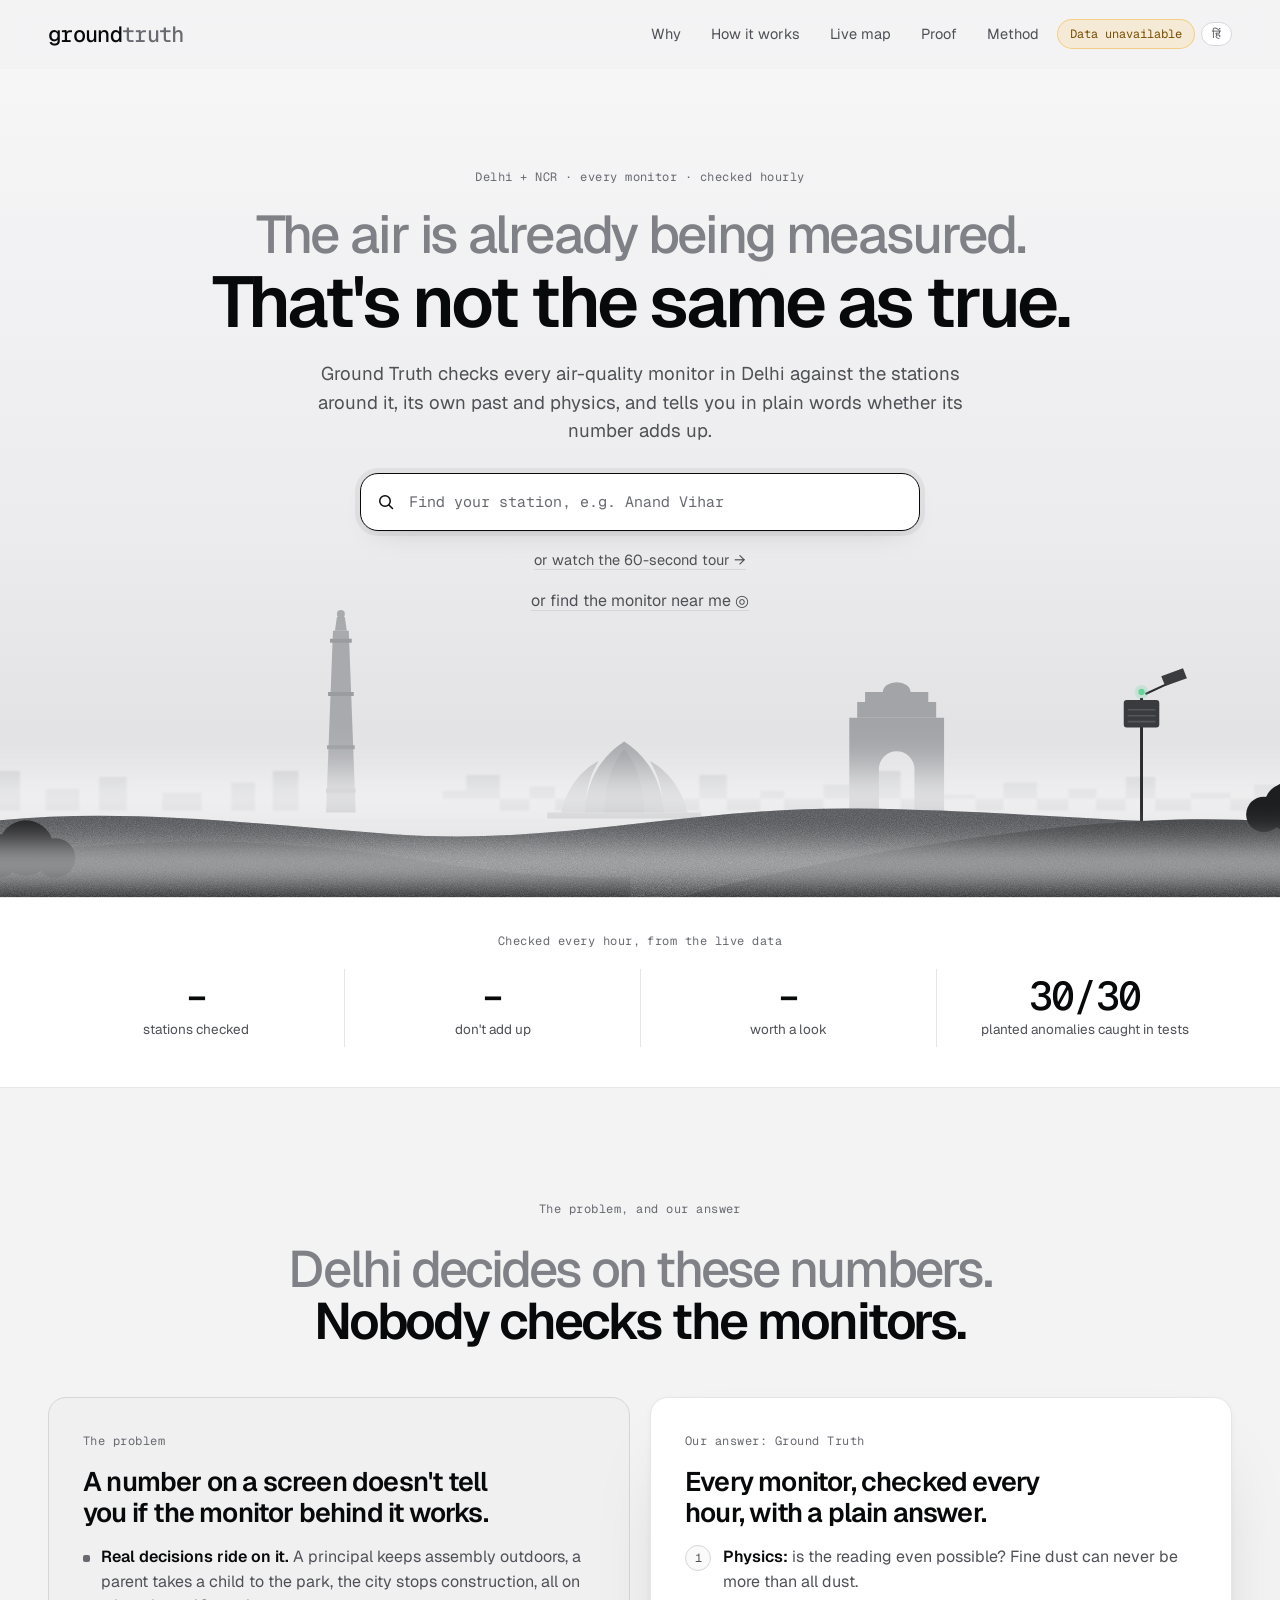
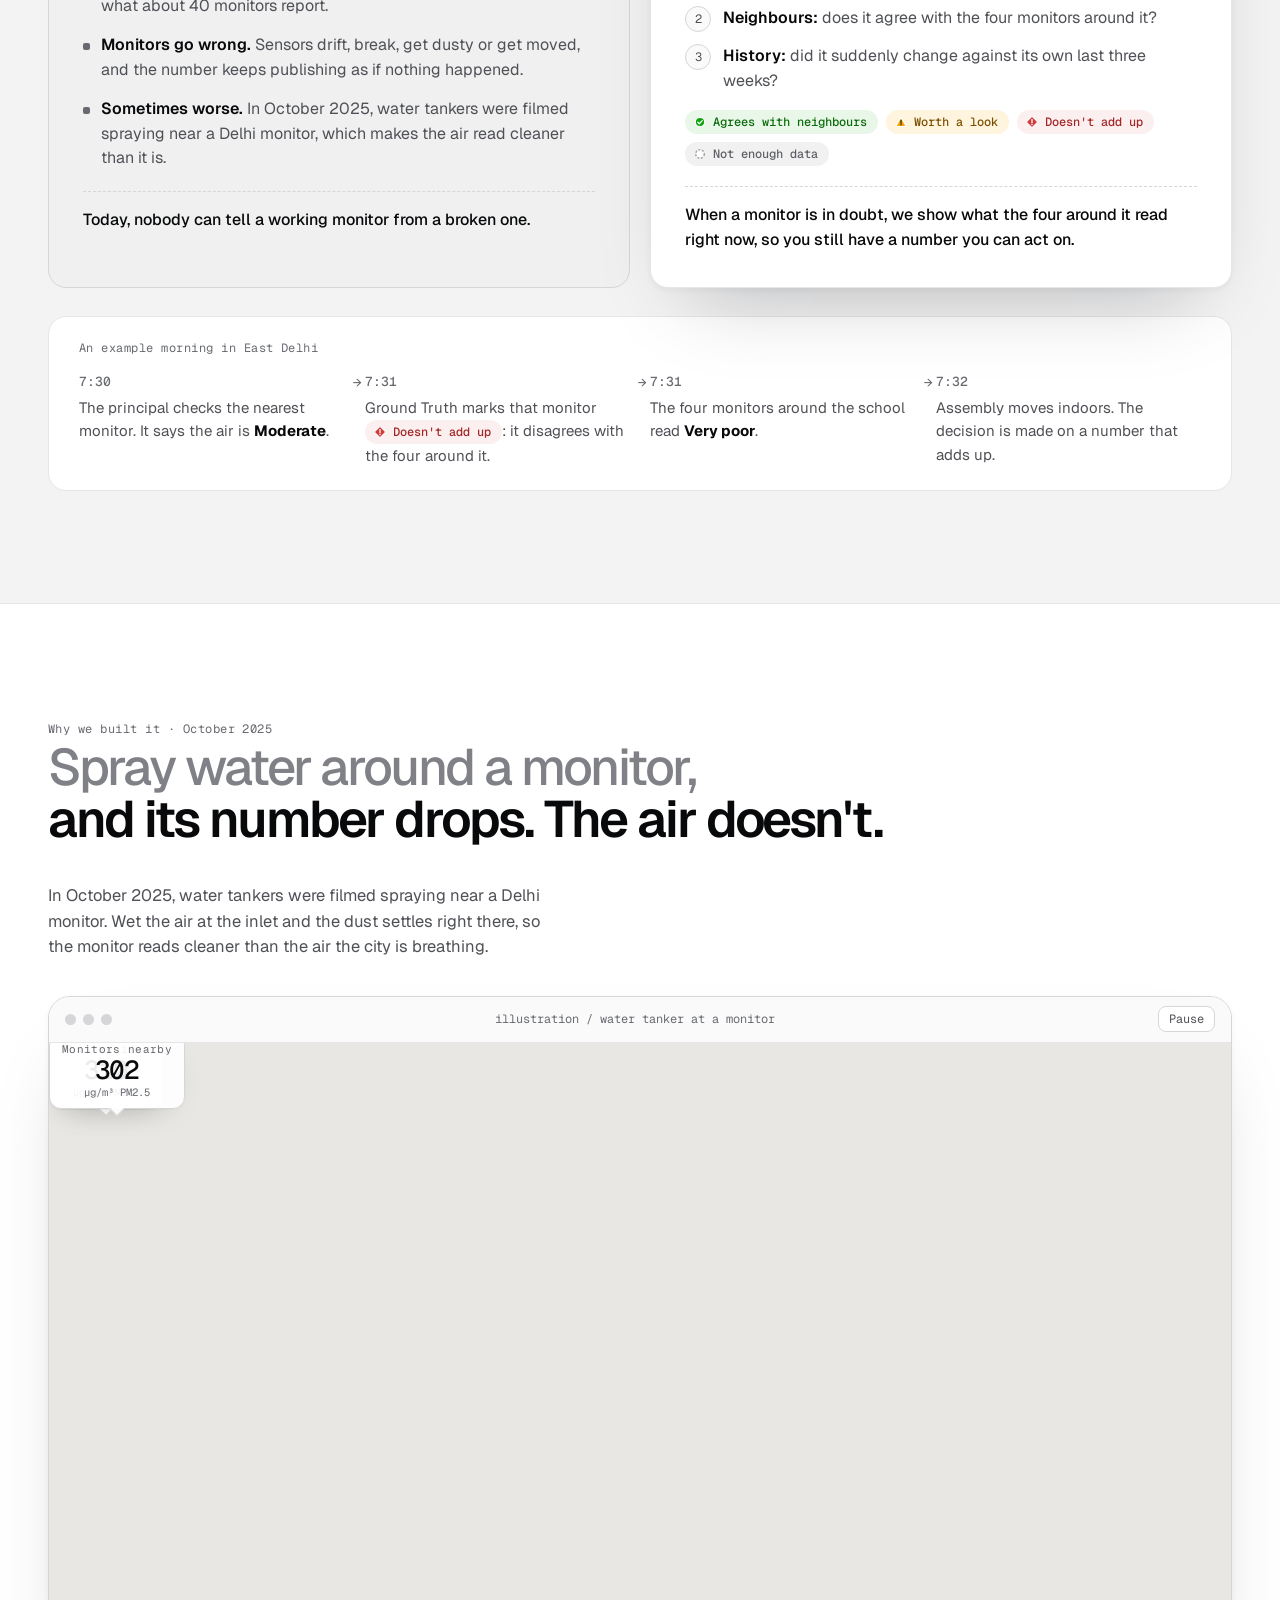
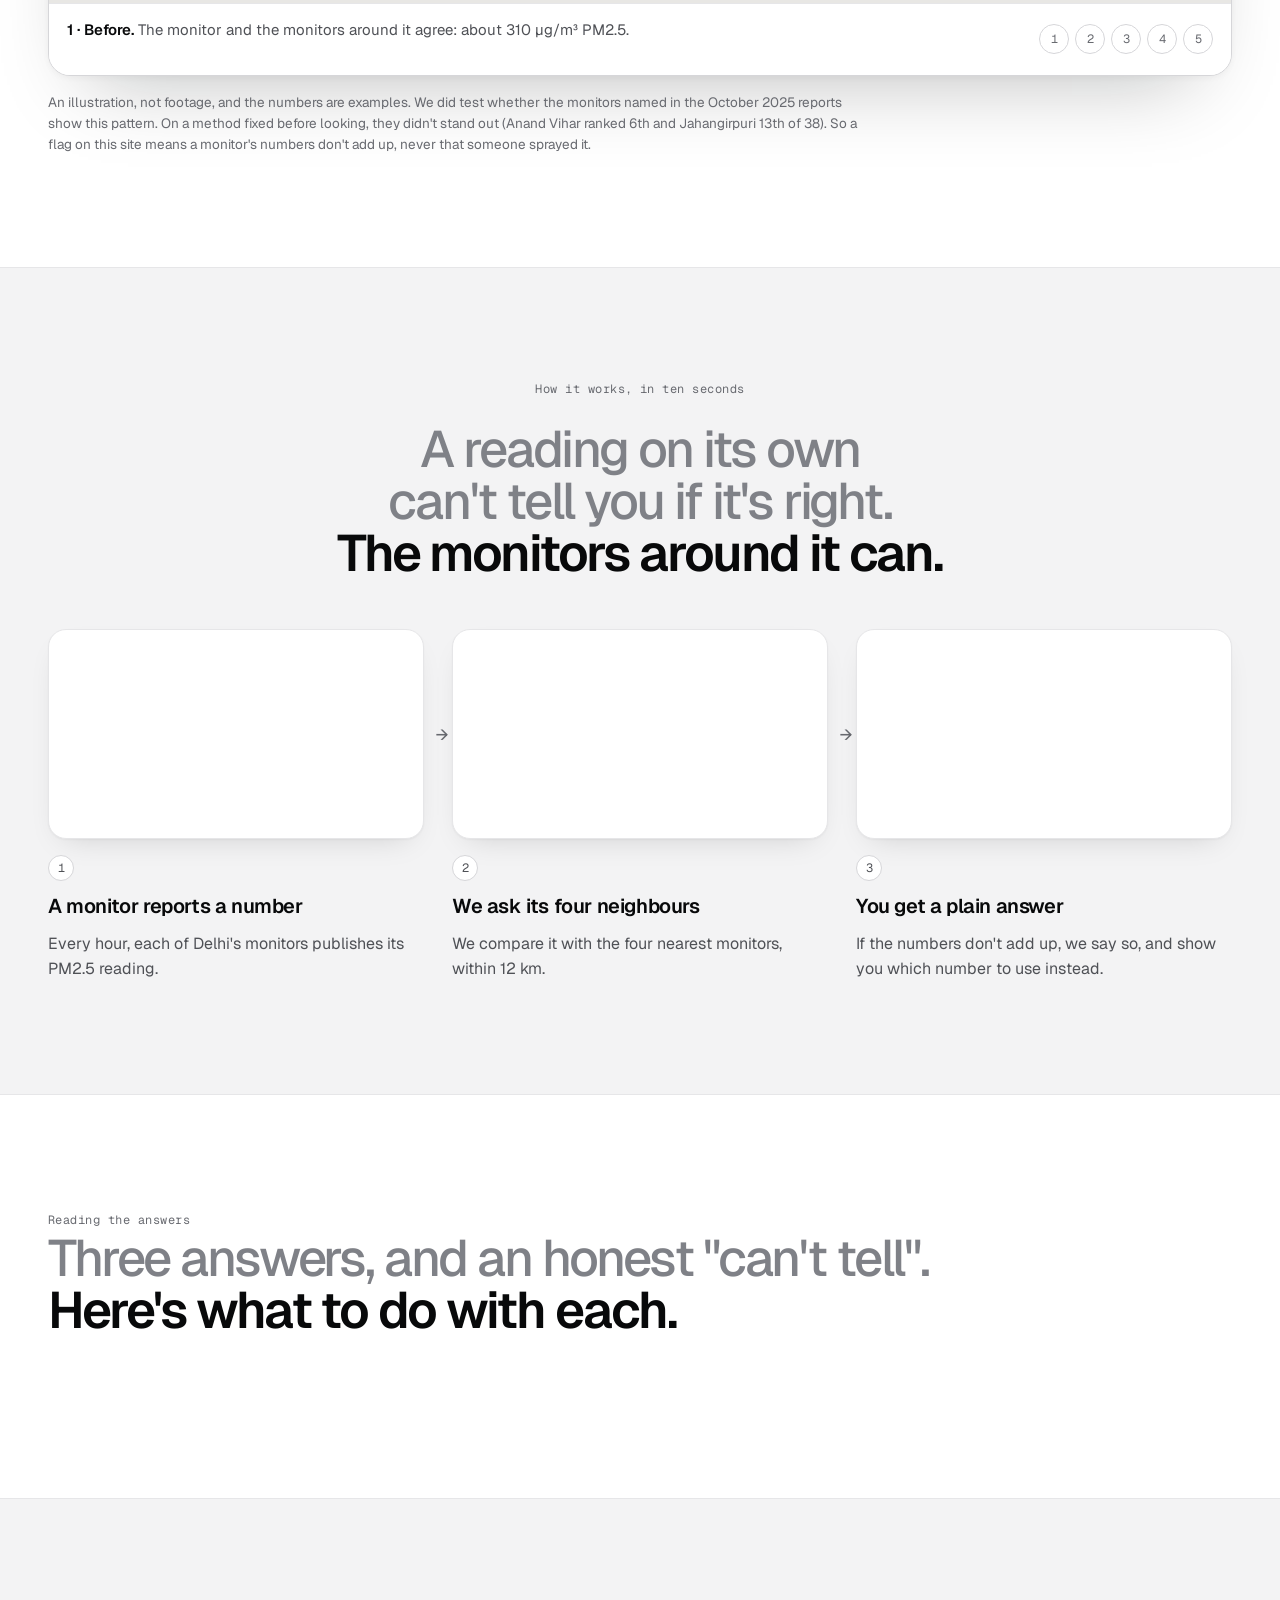
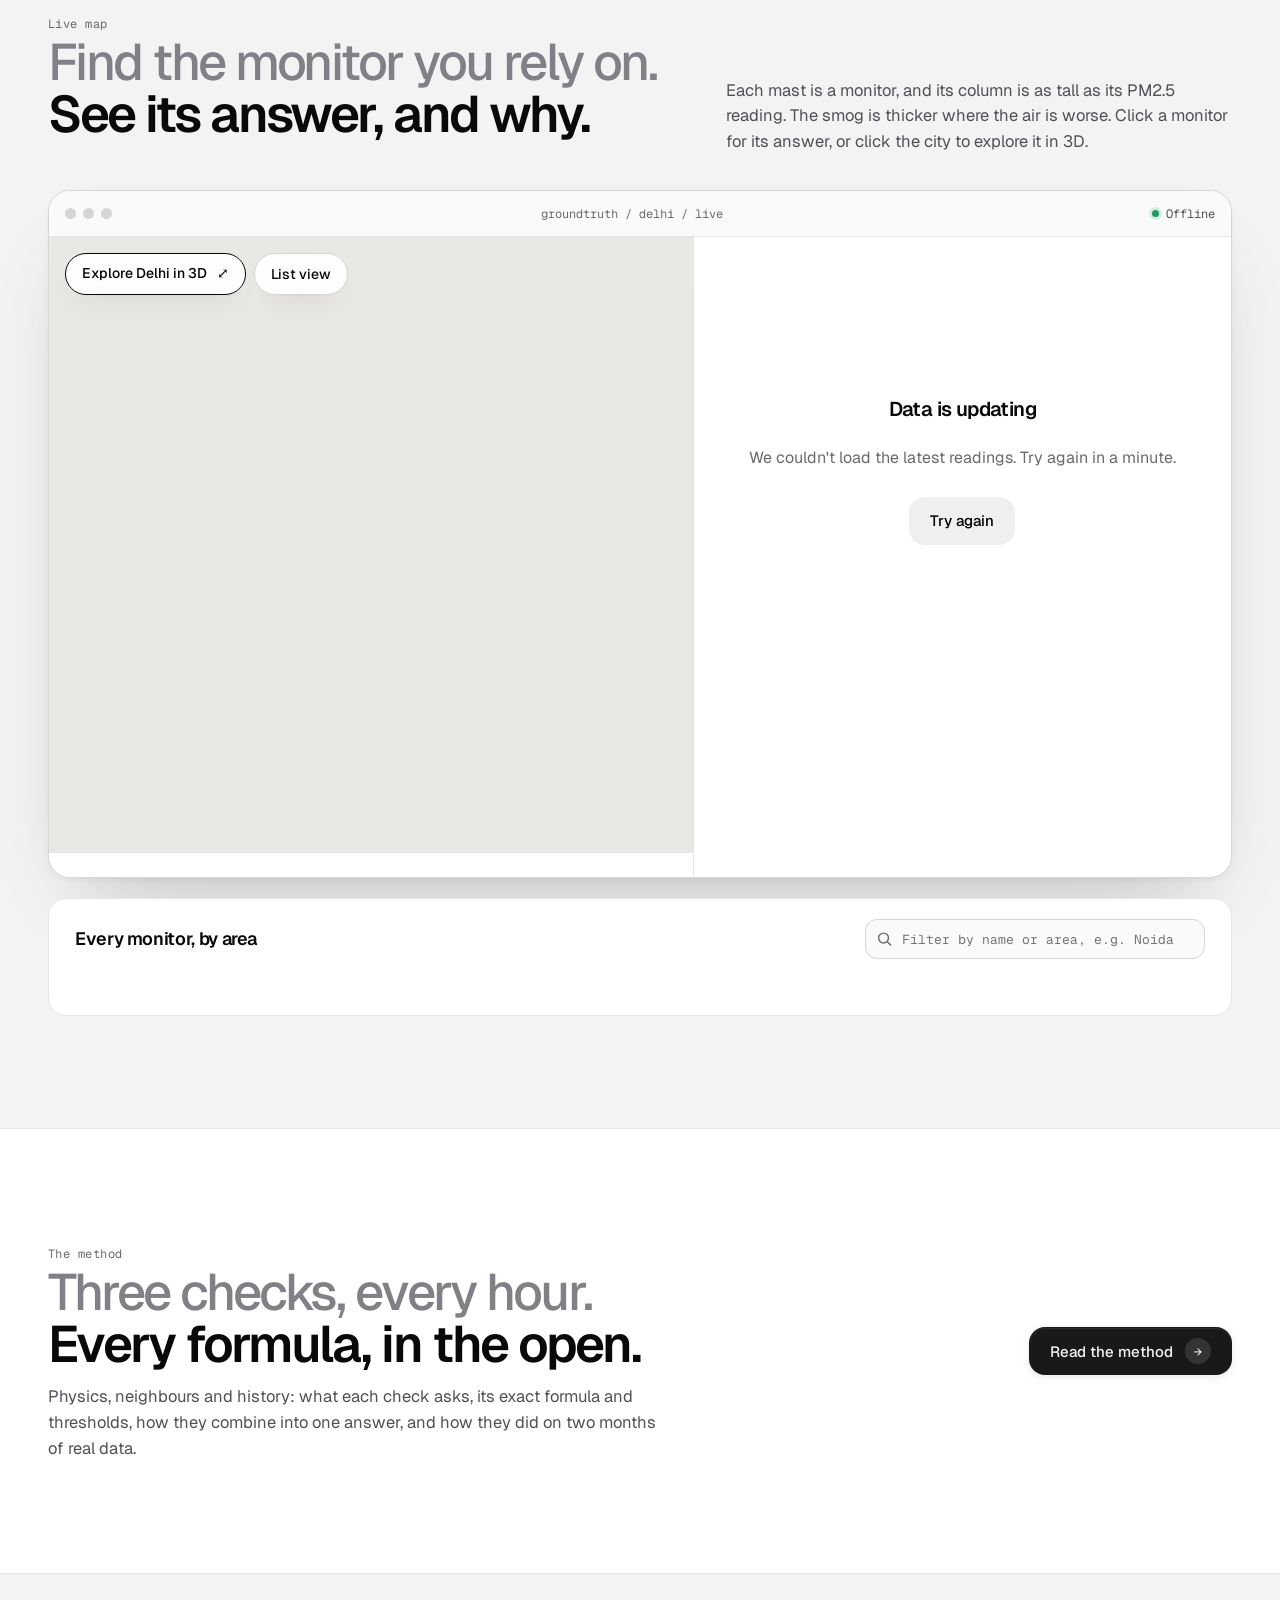
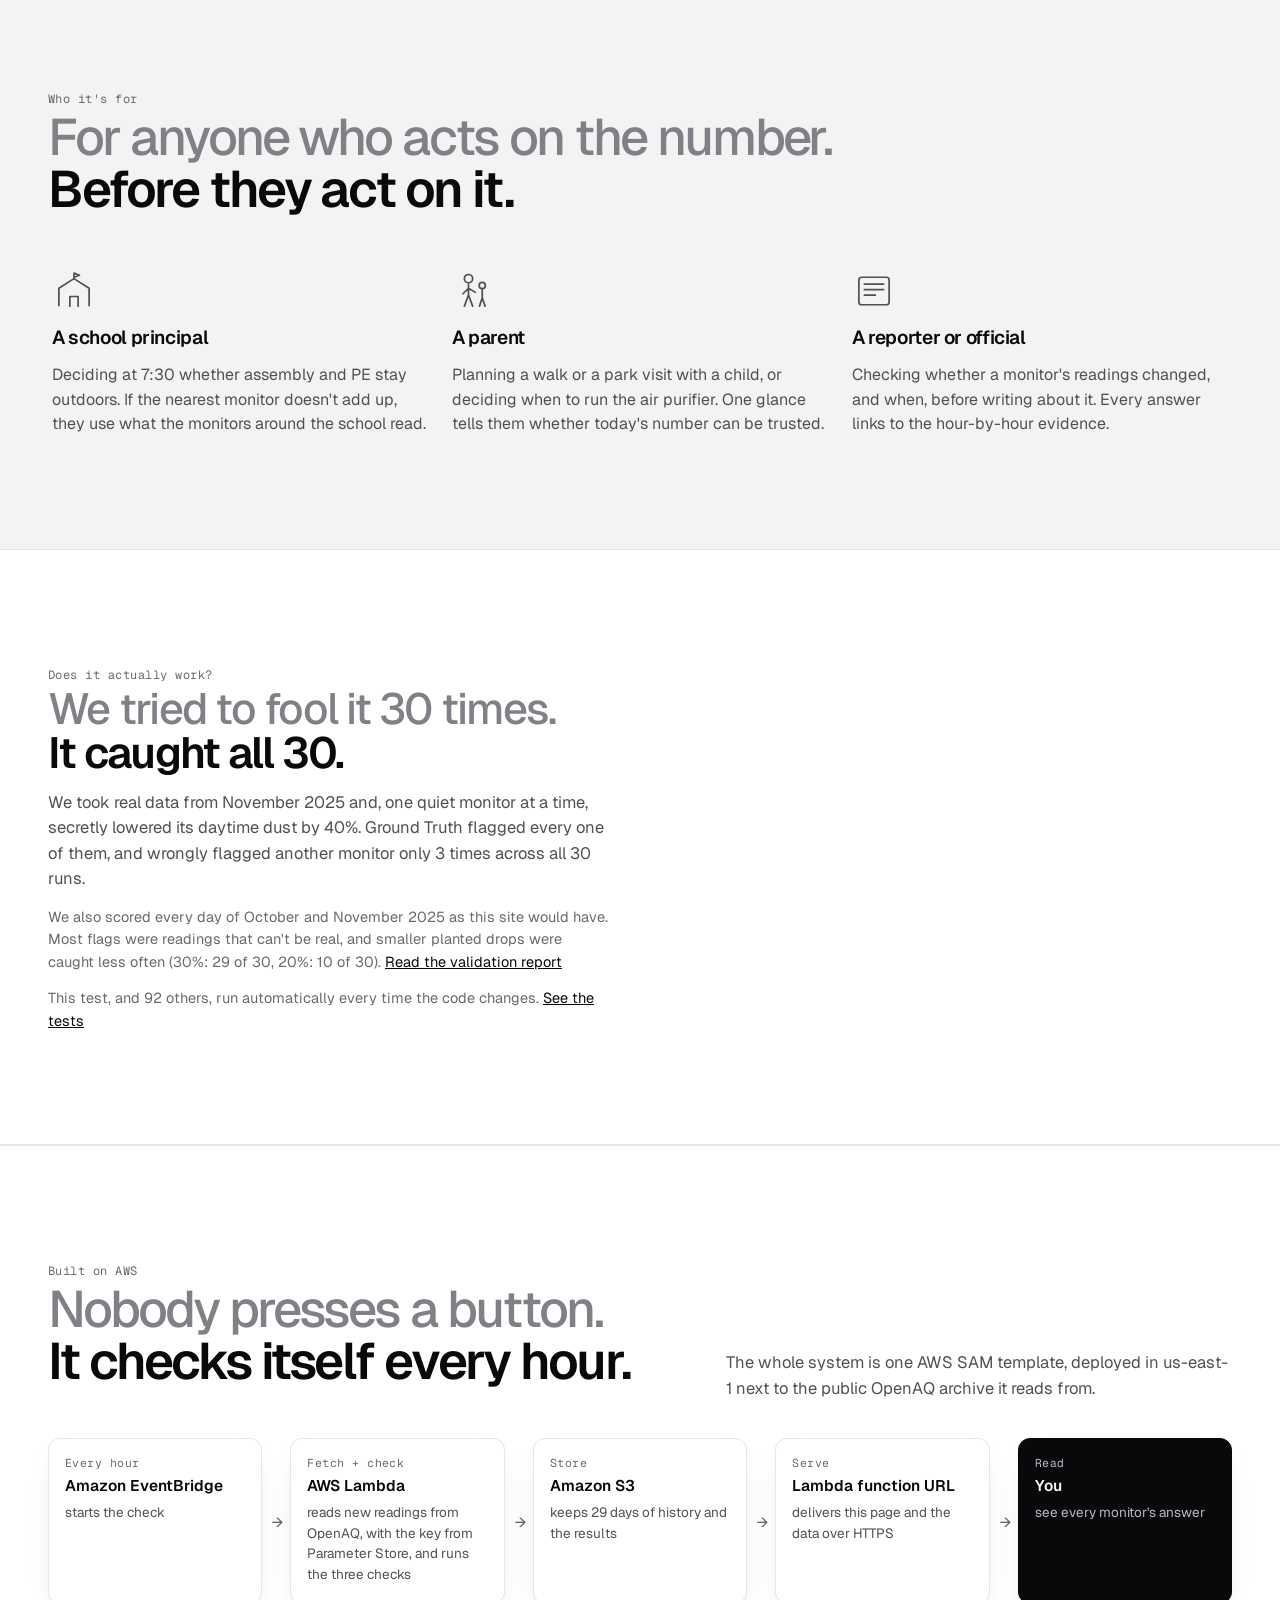
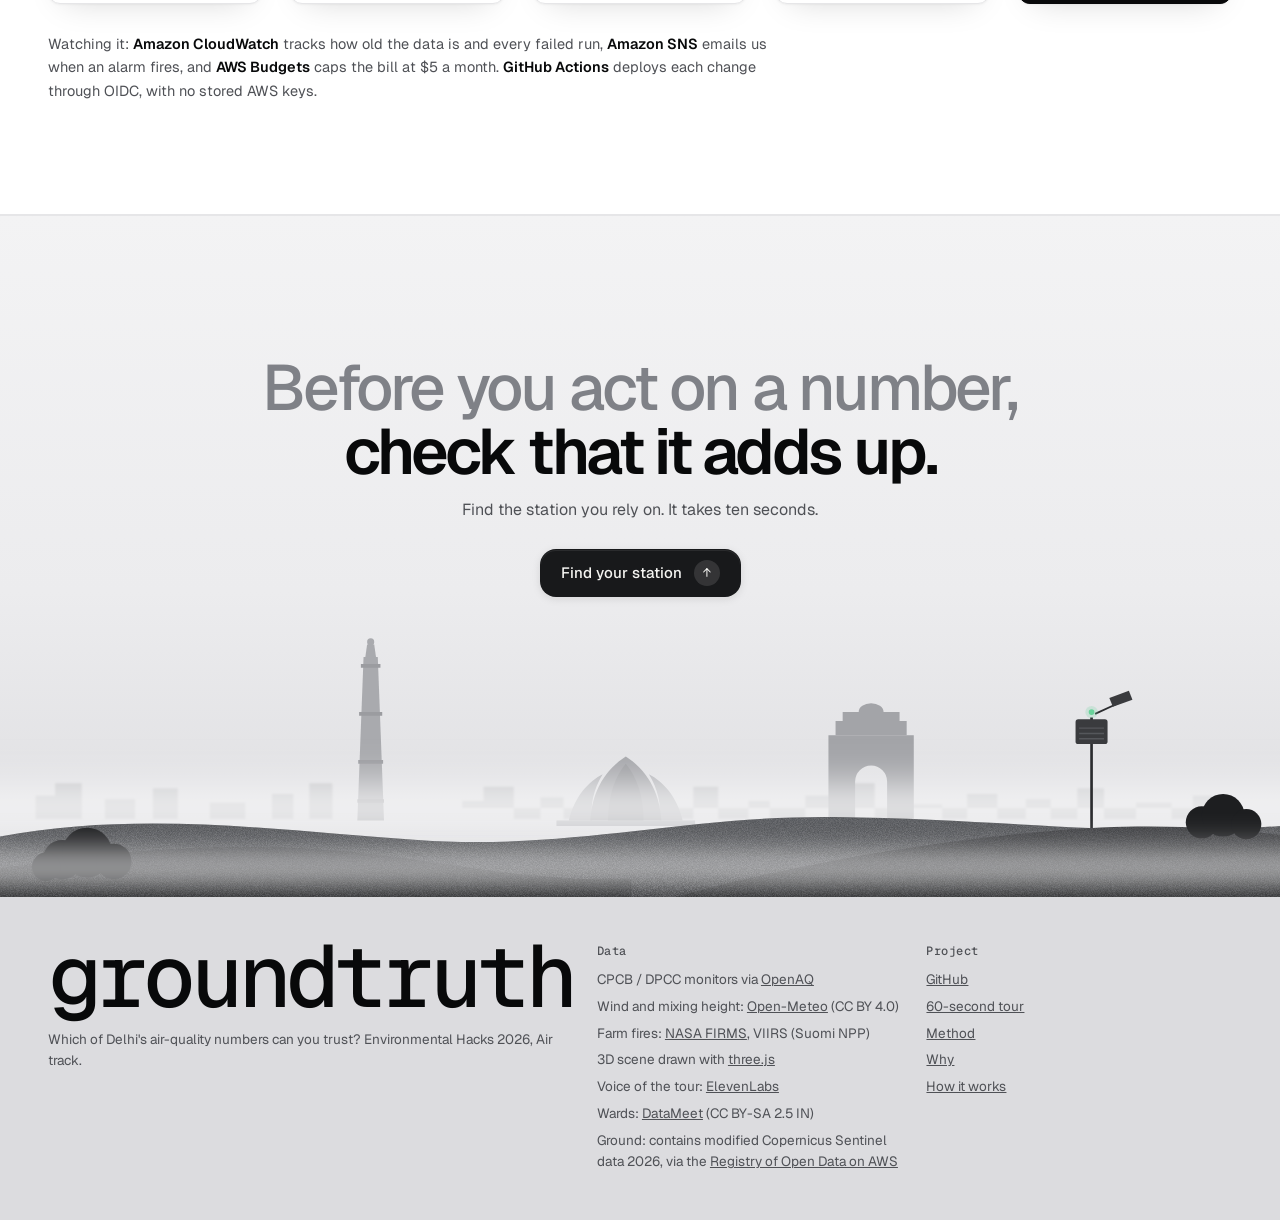
==== commit 459e00f3: "Fix these first, and the air in cigarettes - A maintenance list for DPCC and CPCB: the monitors that" ====
--- a/site/index.html
+++ b/site/index.html
@@ -362,7 +362,20 @@
       </div>
     </section>
 
-    <section class="sec" id="aws" aria-labelledby="aws-title">
+    <section class="sec" id="fixfirst" aria-labelledby="fix-title" hidden>
+      <div class="wrap">
+        <div class="sec-head">
+          <div>
+            <span class="label">For DPCC and CPCB</span>
+            <h2 class="h2" id="fix-title"><span class="dim">The monitors that fail most often.</span>Fix these first.</h2>
+          </div>
+          <p class="sub">Ranked by how many of the last 28 days each monitor didn't add up, with the check that caught it. A maintenance list, worked out every day from the public data.</p>
+        </div>
+        <ol class="fixlist" id="fixlist"></ol>
+      </div>
+    </section>
+
+    <section class="sec alt" id="aws" aria-labelledby="aws-title">
       <div class="wrap">
         <div class="sec-head">
           <div>
--- a/site/theme.css
+++ b/site/theme.css
@@ -52,6 +52,7 @@
 .hero .weather { font-family: var(--mono); font-size: 13px; color: var(--ink-2); margin: 4px 0 0; }
 .hero .weather::before { content: "\2191"; display: inline-block; margin-right: 6px; transform: rotate(var(--wind, 0deg)); transition: transform .6s var(--ease); }
 .hero .feednote { font-family: var(--mono); font-size: 13px; color: var(--watch-ink); margin: 2px 0 0; max-width: 70ch; justify-self: center; text-align: center; }
+.hero .feednote a { color: inherit; text-decoration: underline; text-underline-offset: 2px; white-space: nowrap; }
 .hero .fires { font-family: var(--mono); font-size: 13px; color: var(--ink-2); margin: 2px 0 0; }
 .hero .fires::before { content: ""; display: inline-block; width: 8px; height: 8px; border-radius: 50%; background: #d8721f; margin-right: 8px; vertical-align: 1px; }
 .advice .smoke { display: block; margin-top: 8px; color: var(--ink-2); }
@@ -66,6 +67,14 @@
 .hstrip i.watch { background: var(--watch); border: 0; clip-path: polygon(50% 0, 100% 100%, 0 100%); border-radius: 0; }
 .hstrip i.flag { background: var(--flag); border: 0; clip-path: polygon(50% 0, 100% 50%, 50% 100%, 0 50%); border-radius: 0; }
 .hstrip i.today { outline: 2px solid var(--ink); outline-offset: 1px; }
+.fixlist { list-style: none; margin: 0; padding: 0; display: grid; grid-template-columns: repeat(auto-fill, minmax(320px, 1fr)); gap: 14px; }
+.fixlist li { background: var(--surface); border: 1px solid var(--line); border-radius: var(--r-sm); padding: 16px 18px; display: grid; grid-template-columns: auto 1fr; gap: 8px 12px; align-items: center; box-shadow: var(--shadow); }
+.fixlist .hstrip, .fixlist .fix-why { grid-column: 1 / -1; }
+.fix-rank { font: 500 13px var(--mono); width: 26px; height: 26px; border-radius: 50%; display: grid; place-items: center; background: var(--surface-3); color: var(--ink); }
+.fix-name { font: 600 16px var(--sans); color: var(--ink); background: none; border: 0; padding: 0; text-align: left; cursor: pointer; letter-spacing: -.01em; }
+.fix-name:hover { text-decoration: underline; }
+.fix-why { margin: 0; font-size: 13.5px; color: var(--ink-2); }
+.fix-why b { color: var(--flag-ink); font-weight: 600; }
 .hist .hsum { font-family: var(--mono); font-size: 12px; color: var(--ink-2); margin: 8px 0 0; }
 .hist .hdates { display: flex; justify-content: space-between; font-family: var(--mono); font-size: 11px; color: var(--ink-3); margin-top: 4px; }
 /* since yesterday, under the live map's intro */
@@ -201,6 +210,11 @@
 .aqi { margin: 14px 0 0; padding: 13px 15px; border-radius: var(--r-sm); border: 1px solid var(--line-2); background: var(--surface-2); }
 .aqi b { display: block; font-size: 22px; letter-spacing: -.02em; font-weight: 600; margin: 2px 0; }
 .aqi p { margin: 0; font-size: 14.5px; color: var(--ink-2); }
+.aqi .cigs { margin-top: 10px; padding-top: 10px; border-top: 1px dashed var(--line-2); font-size: 13.5px; }
+.aqi .cigs a { color: var(--ink-3); white-space: nowrap; }
+.cig-row { display: flex; flex-wrap: wrap; gap: 3px; margin-bottom: 6px; align-items: center; }
+.cig-row svg { width: 24px; height: 8px; }
+.cig-row i { font: 12px var(--mono); font-style: normal; color: var(--ink-3); }
 .advice { margin: 12px 0 20px; padding: 13px 15px; border-radius: var(--r-sm); font-size: 14.5px; line-height: 1.5; border: 1px solid; }
 .advice b { font-weight: 600; }
 .advice.ok { background: var(--ok-tint); border-color: var(--ok-line); color: #12401a; }
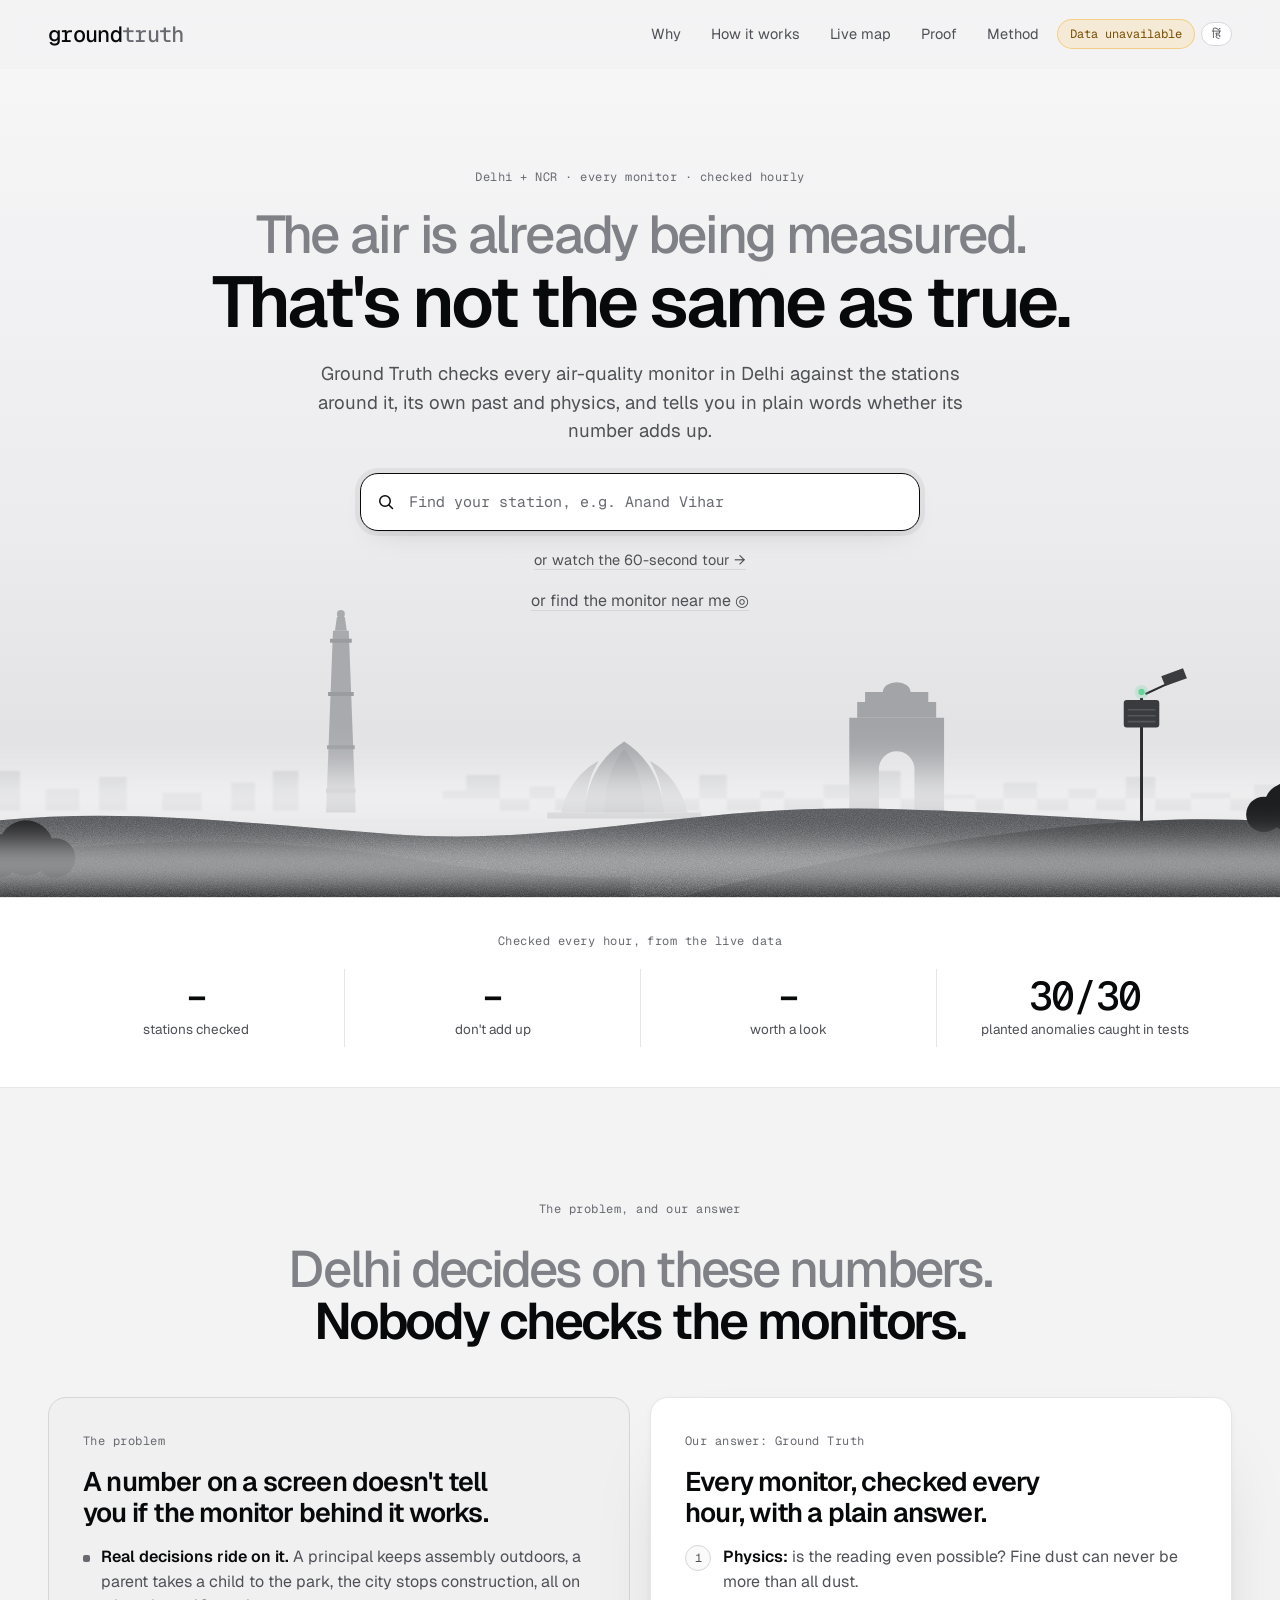
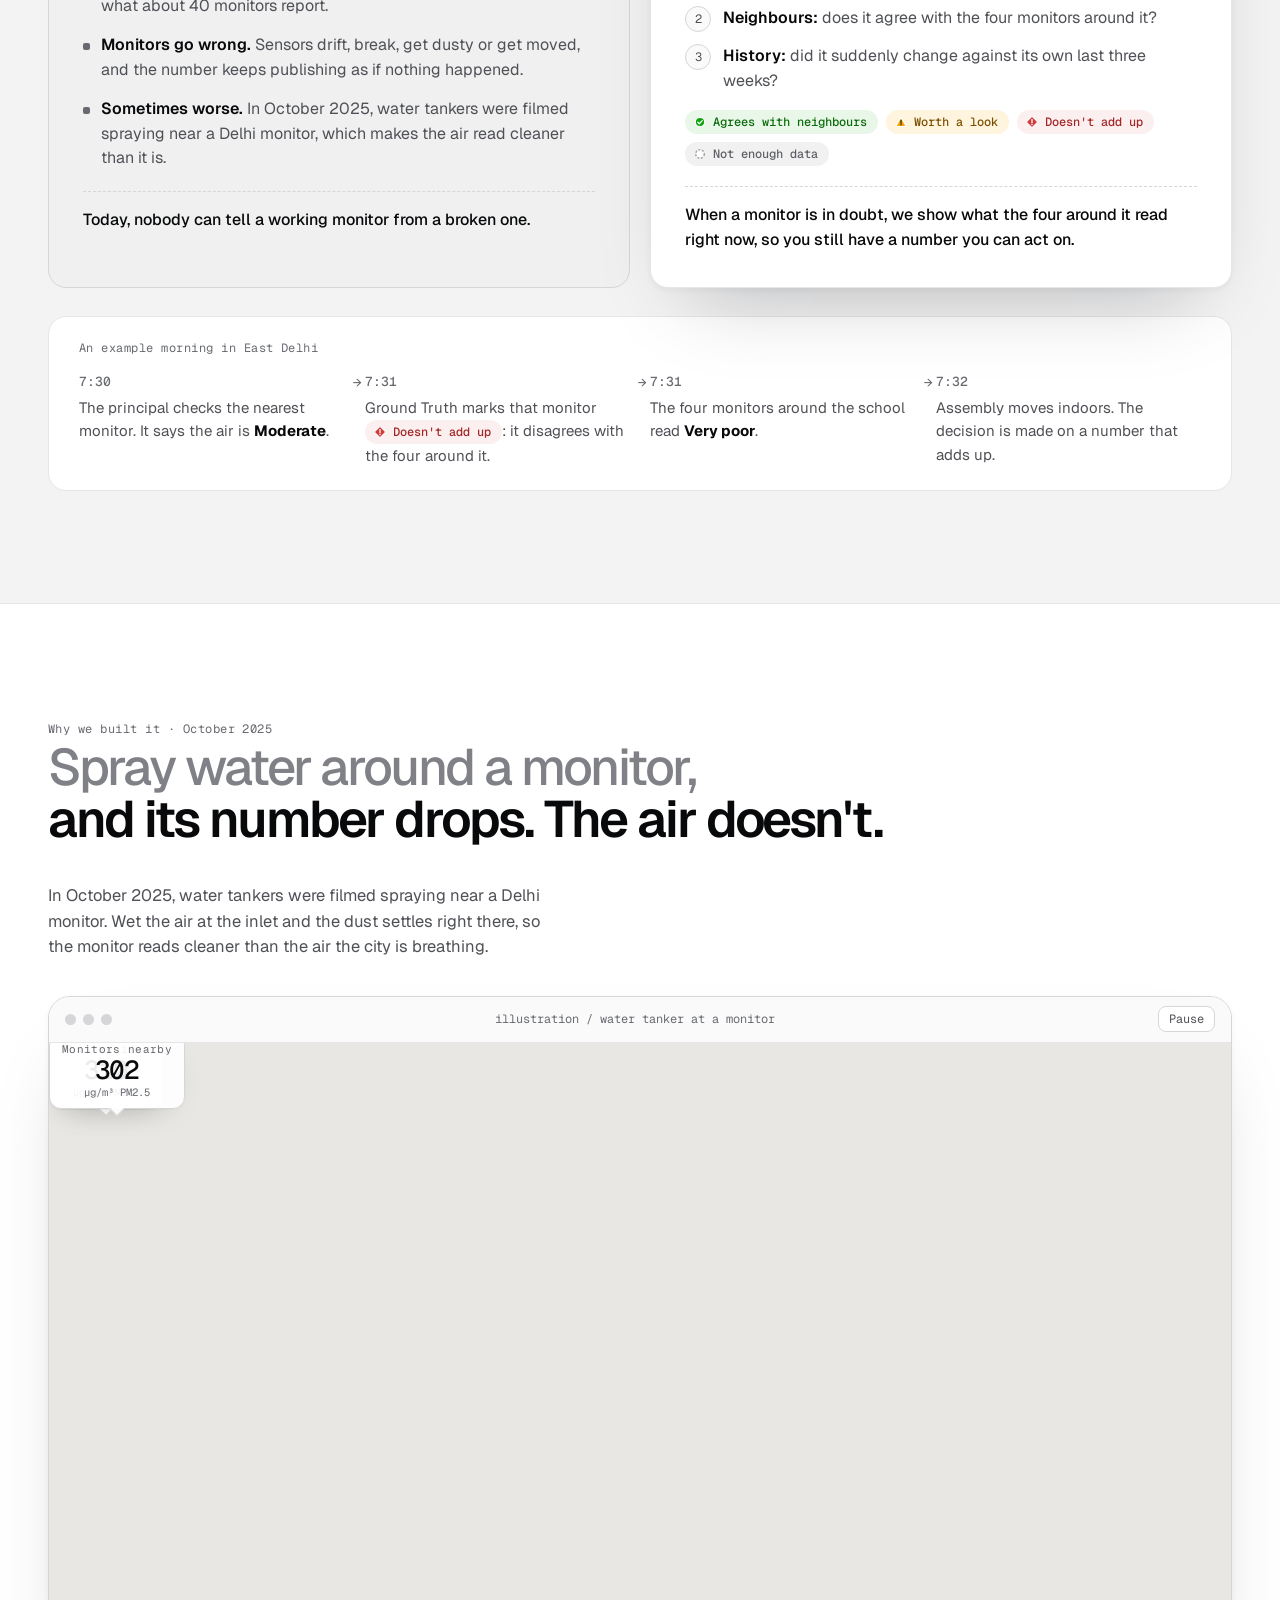
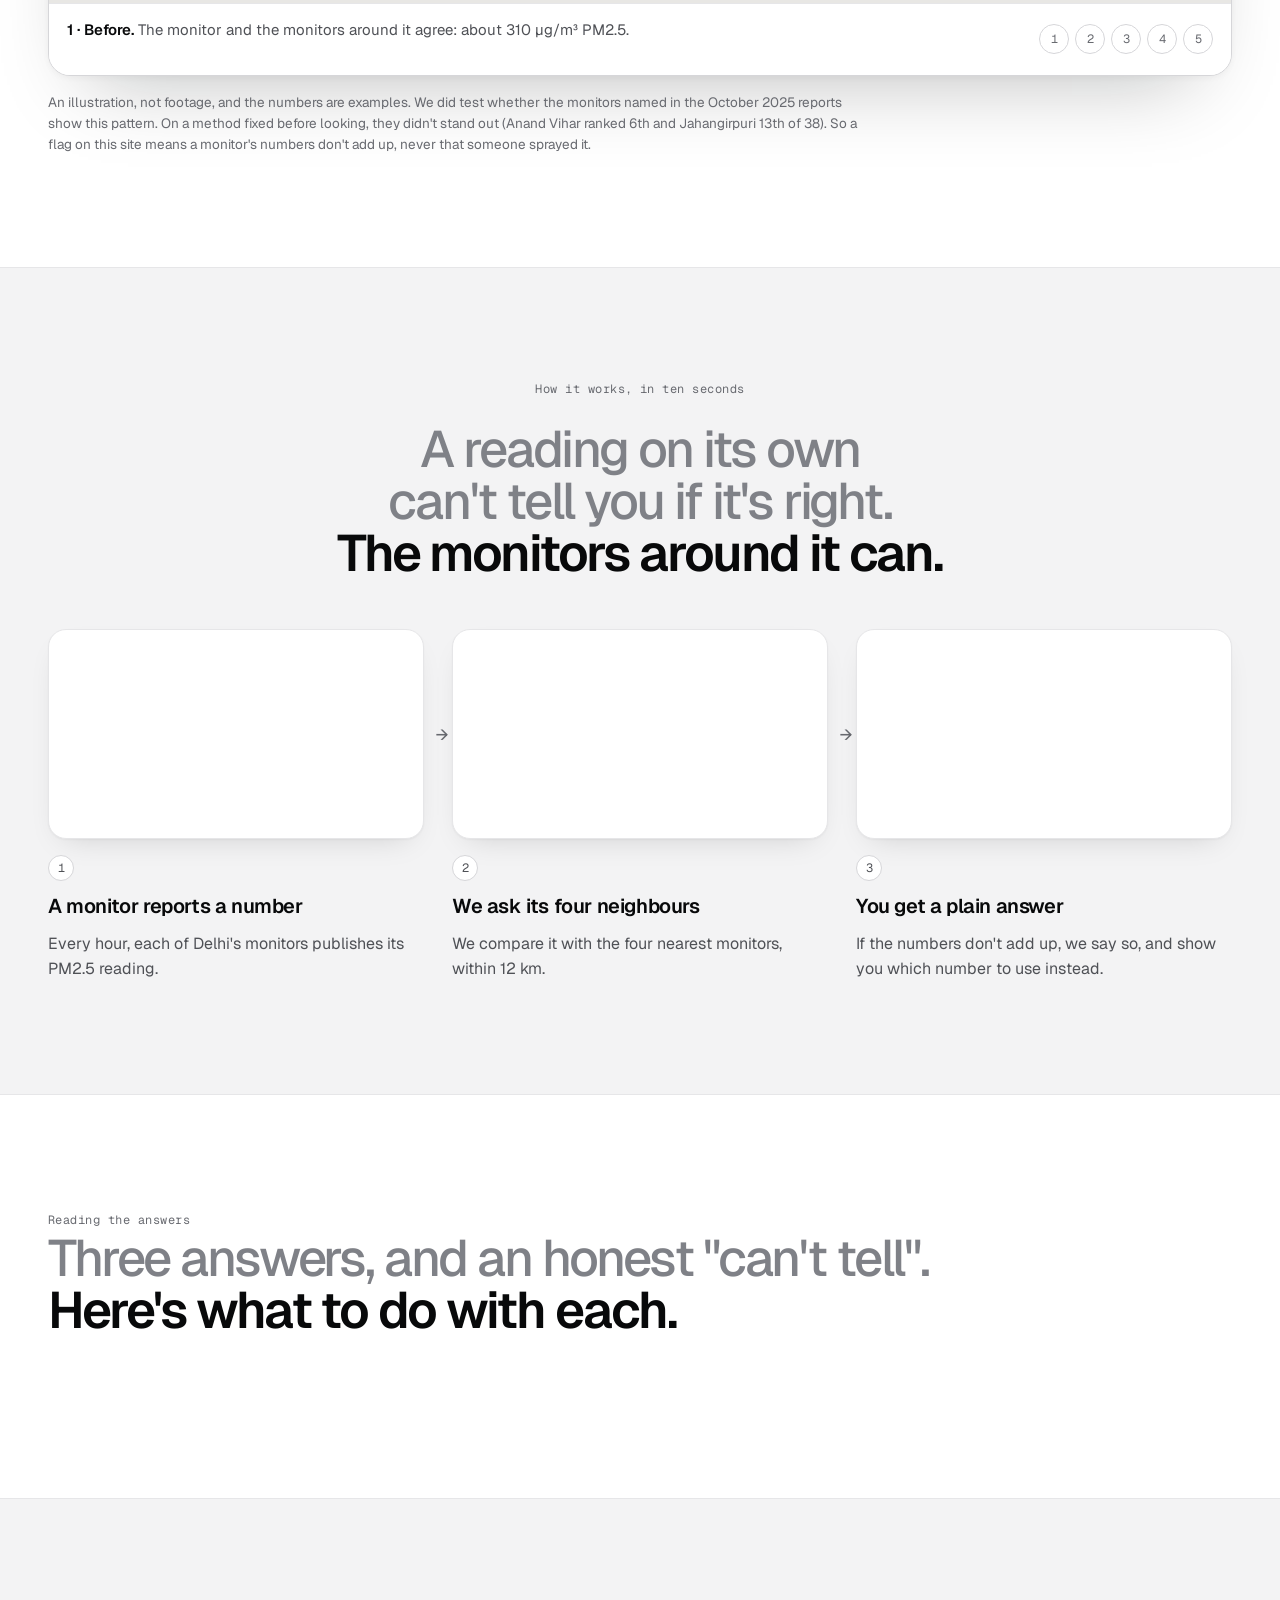
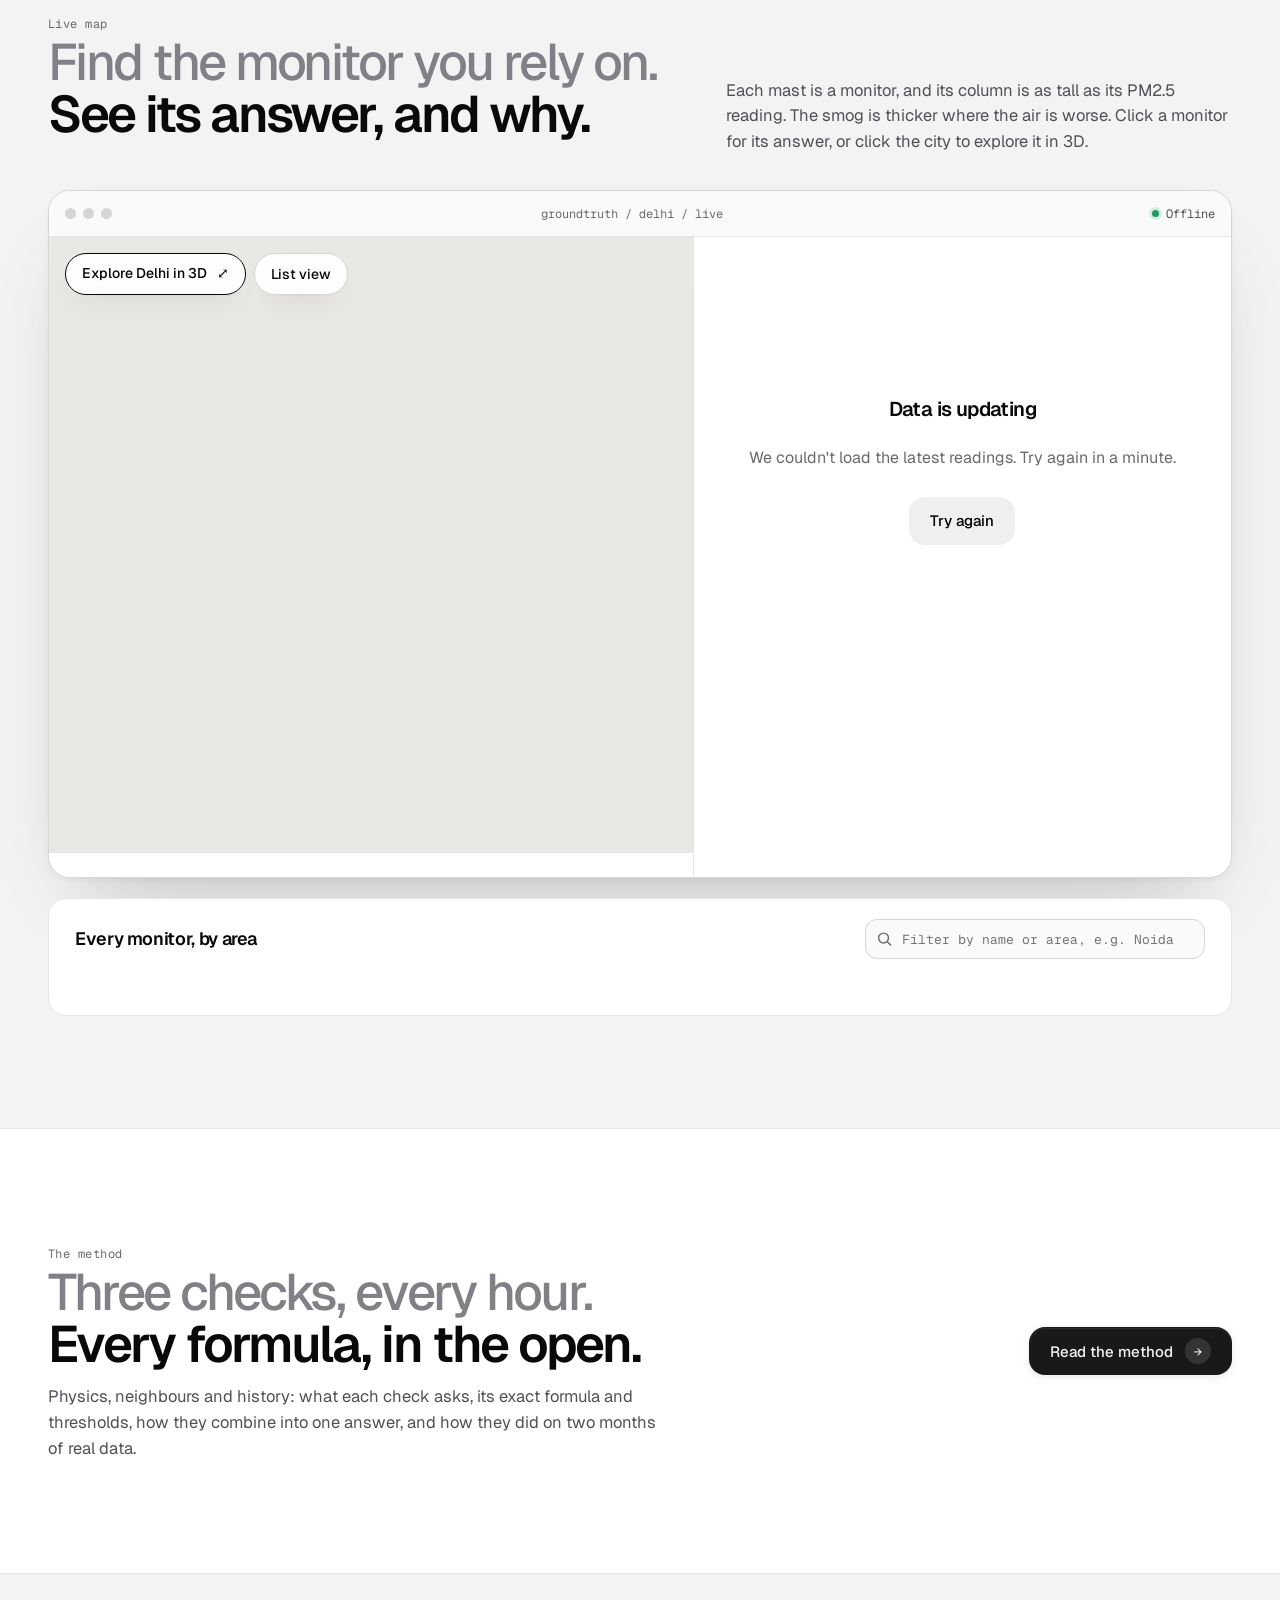
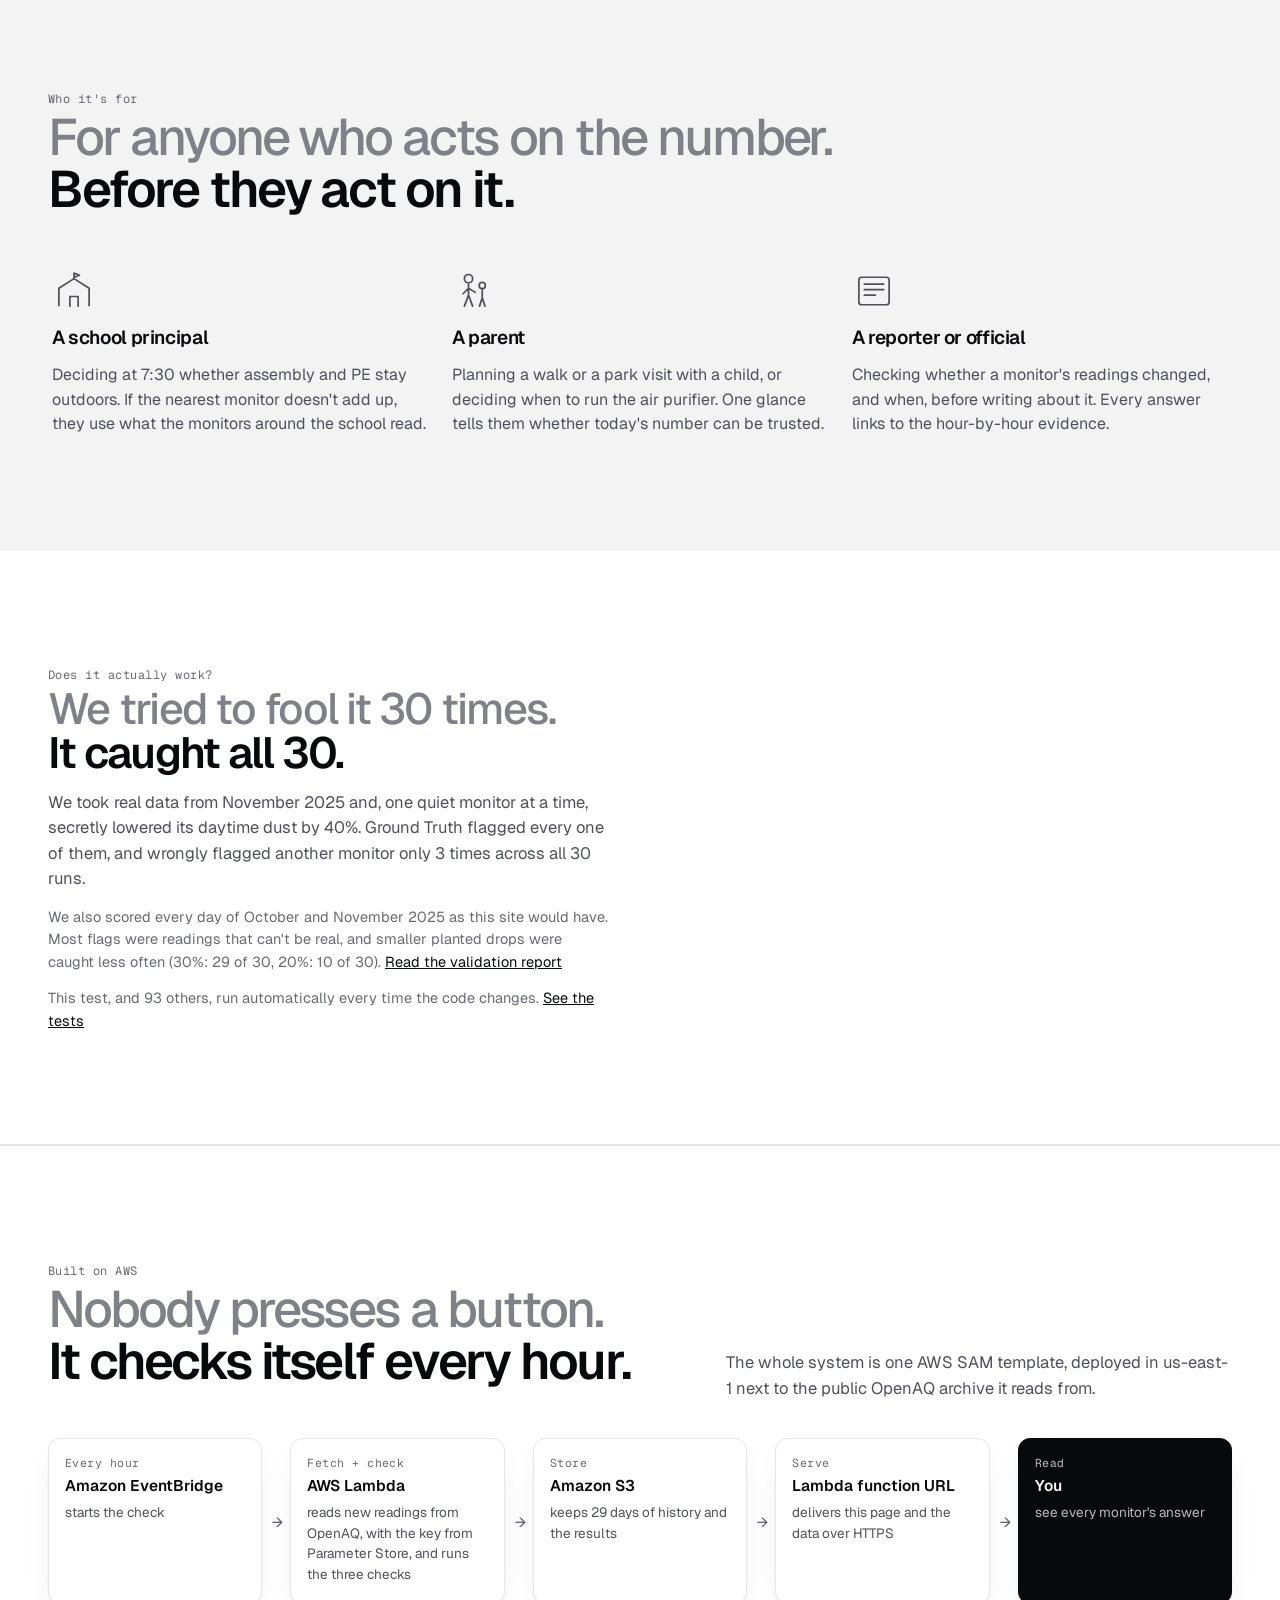
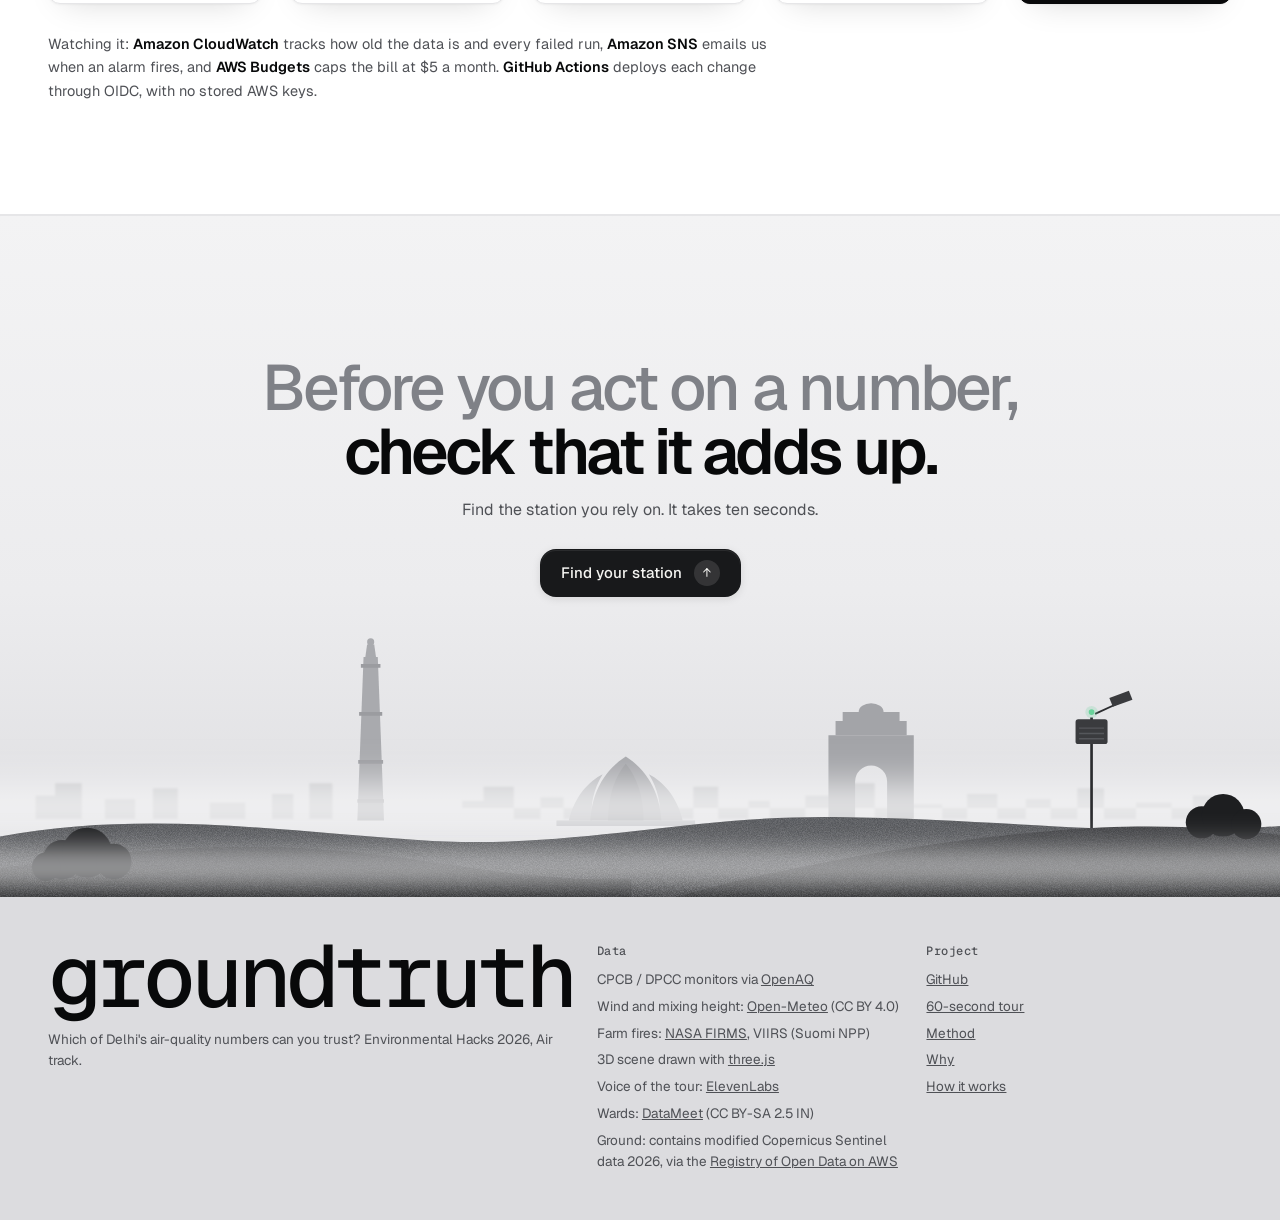
==== commit 82b68695: "Test count: 94" ====
--- a/site/index.html
+++ b/site/index.html
@@ -347,7 +347,7 @@
           <h2 class="h2" id="proof-title"><span class="dim">We tried to fool it 30 times.</span>It caught all 30.</h2>
           <p class="sub">We took real data from November 2025 and, one quiet monitor at a time, secretly lowered its daytime dust by 40%. Ground Truth flagged every one of them, and wrongly flagged another monitor only 3 times across all 30 runs.</p>
           <p class="sub small">We also scored every day of October and November 2025 as this site would have. Most flags were readings that can't be real, and smaller planted drops were caught less often (30%: 29 of 30, 20%: 10 of 30). <a href="https://github.com/thegoodengineers/ground-truth/blob/main/docs/VALIDATION.md">Read the validation report</a></p>
-          <p class="sub small">This test, and 92 others, run automatically every time the code changes. <a href="https://github.com/thegoodengineers/ground-truth/tree/main/tests">See the tests</a></p>
+          <p class="sub small">This test, and 93 others, run automatically every time the code changes. <a href="https://github.com/thegoodengineers/ground-truth/tree/main/tests">See the tests</a></p>
         </div>
         <div class="ticks" id="ticks" role="img" aria-label="30 out of 30 planted problems caught"></div>
       </div>
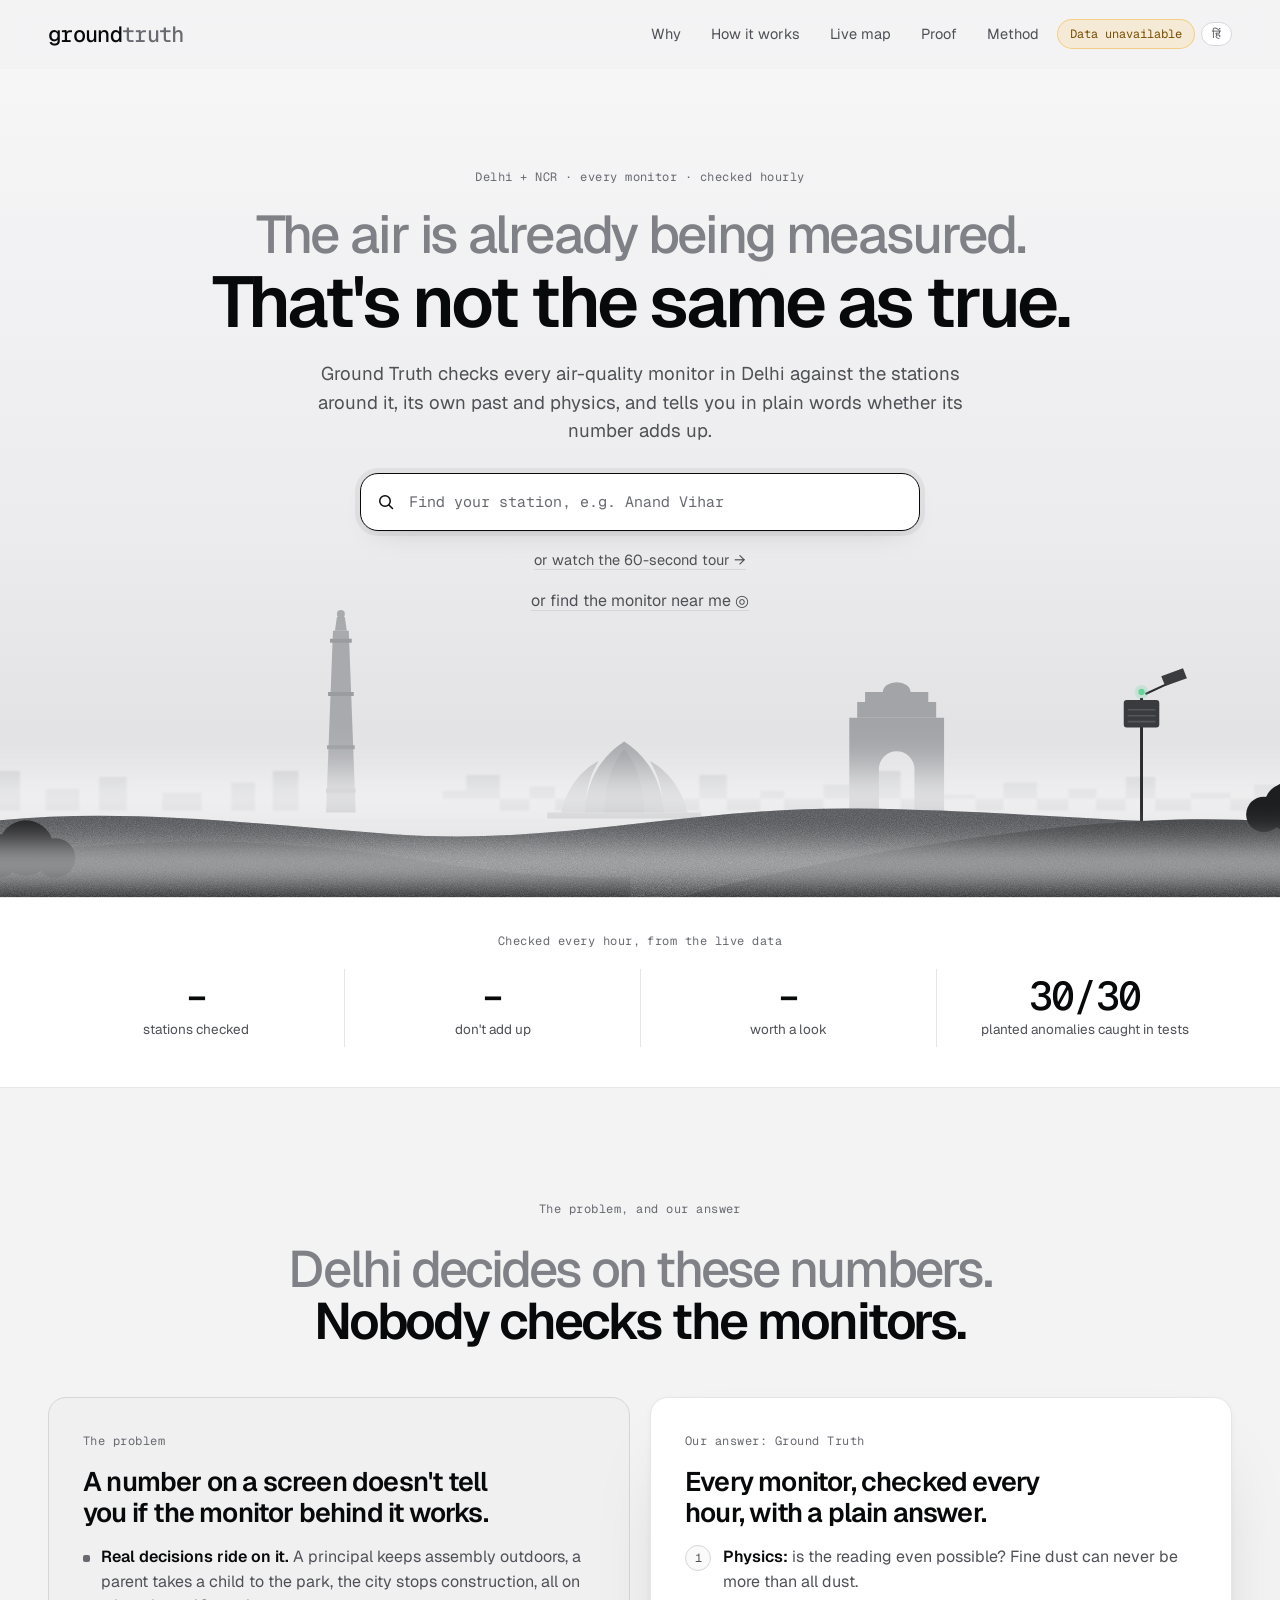
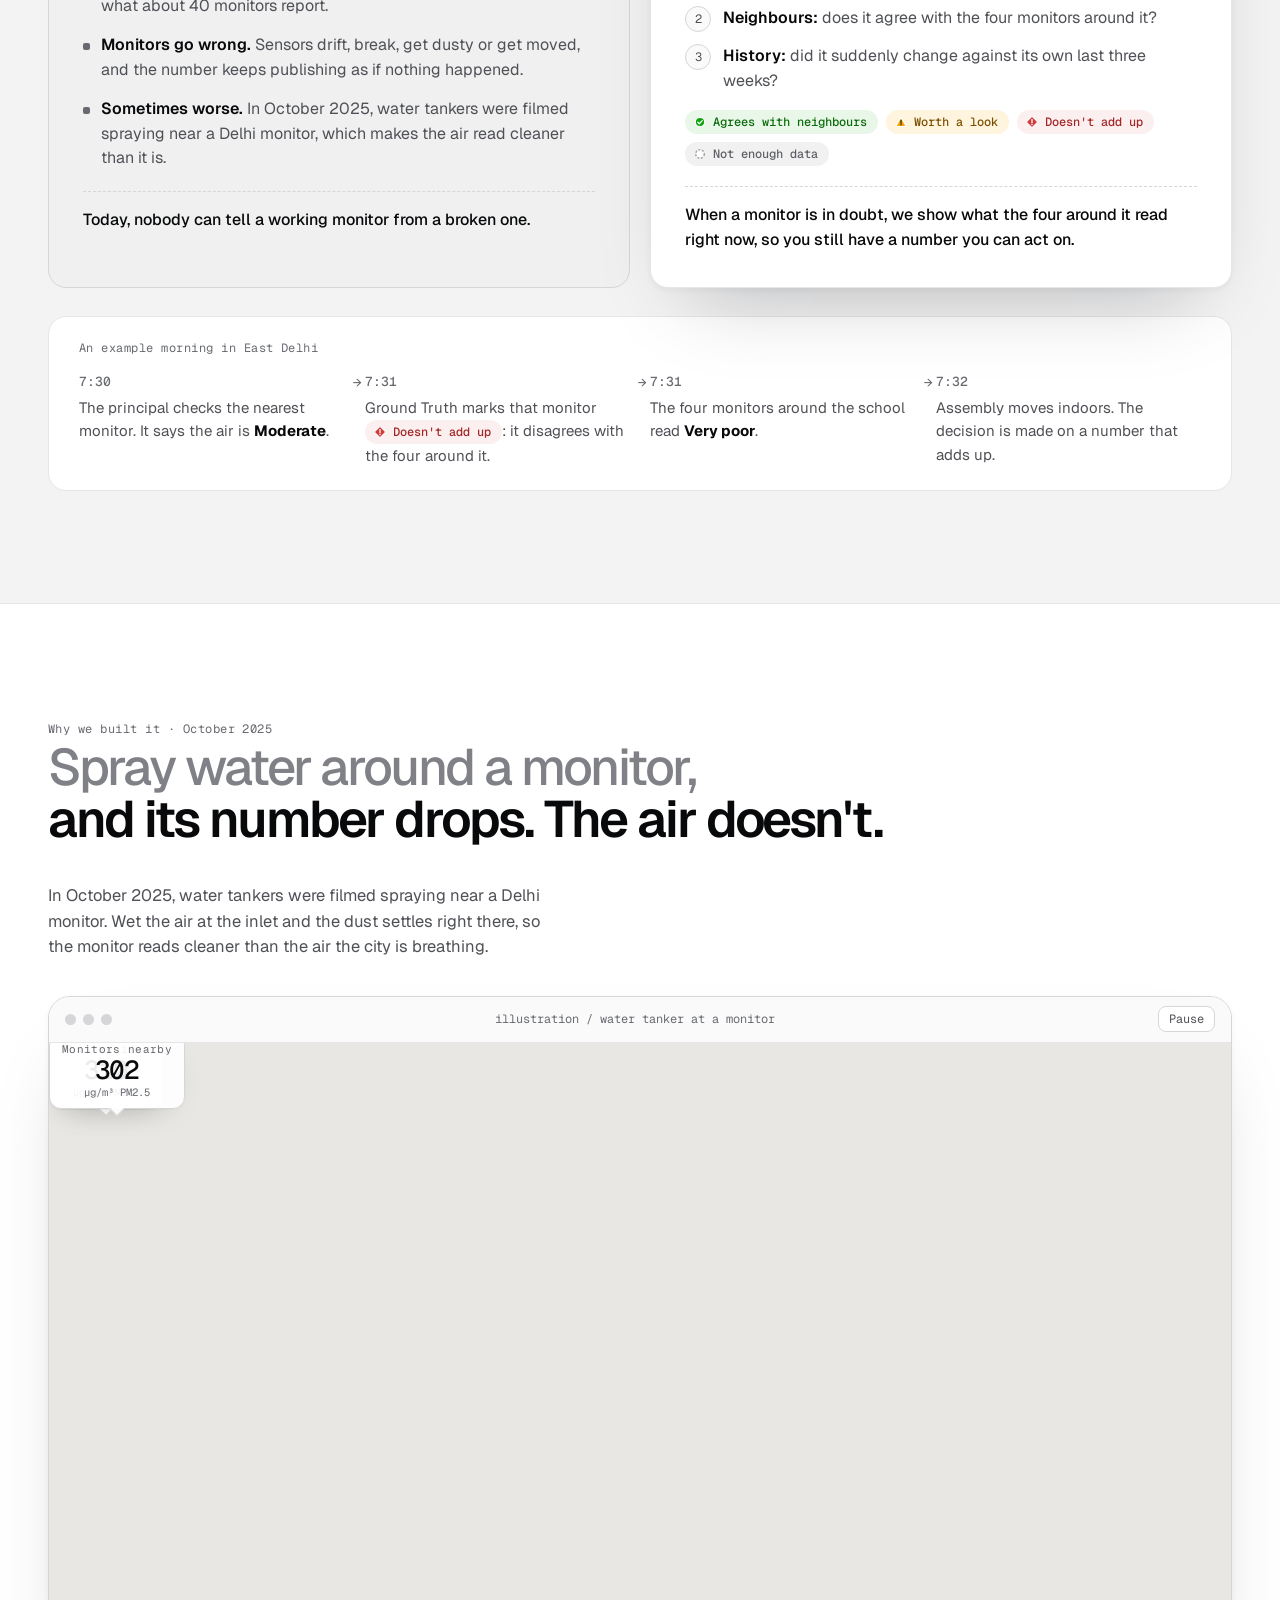
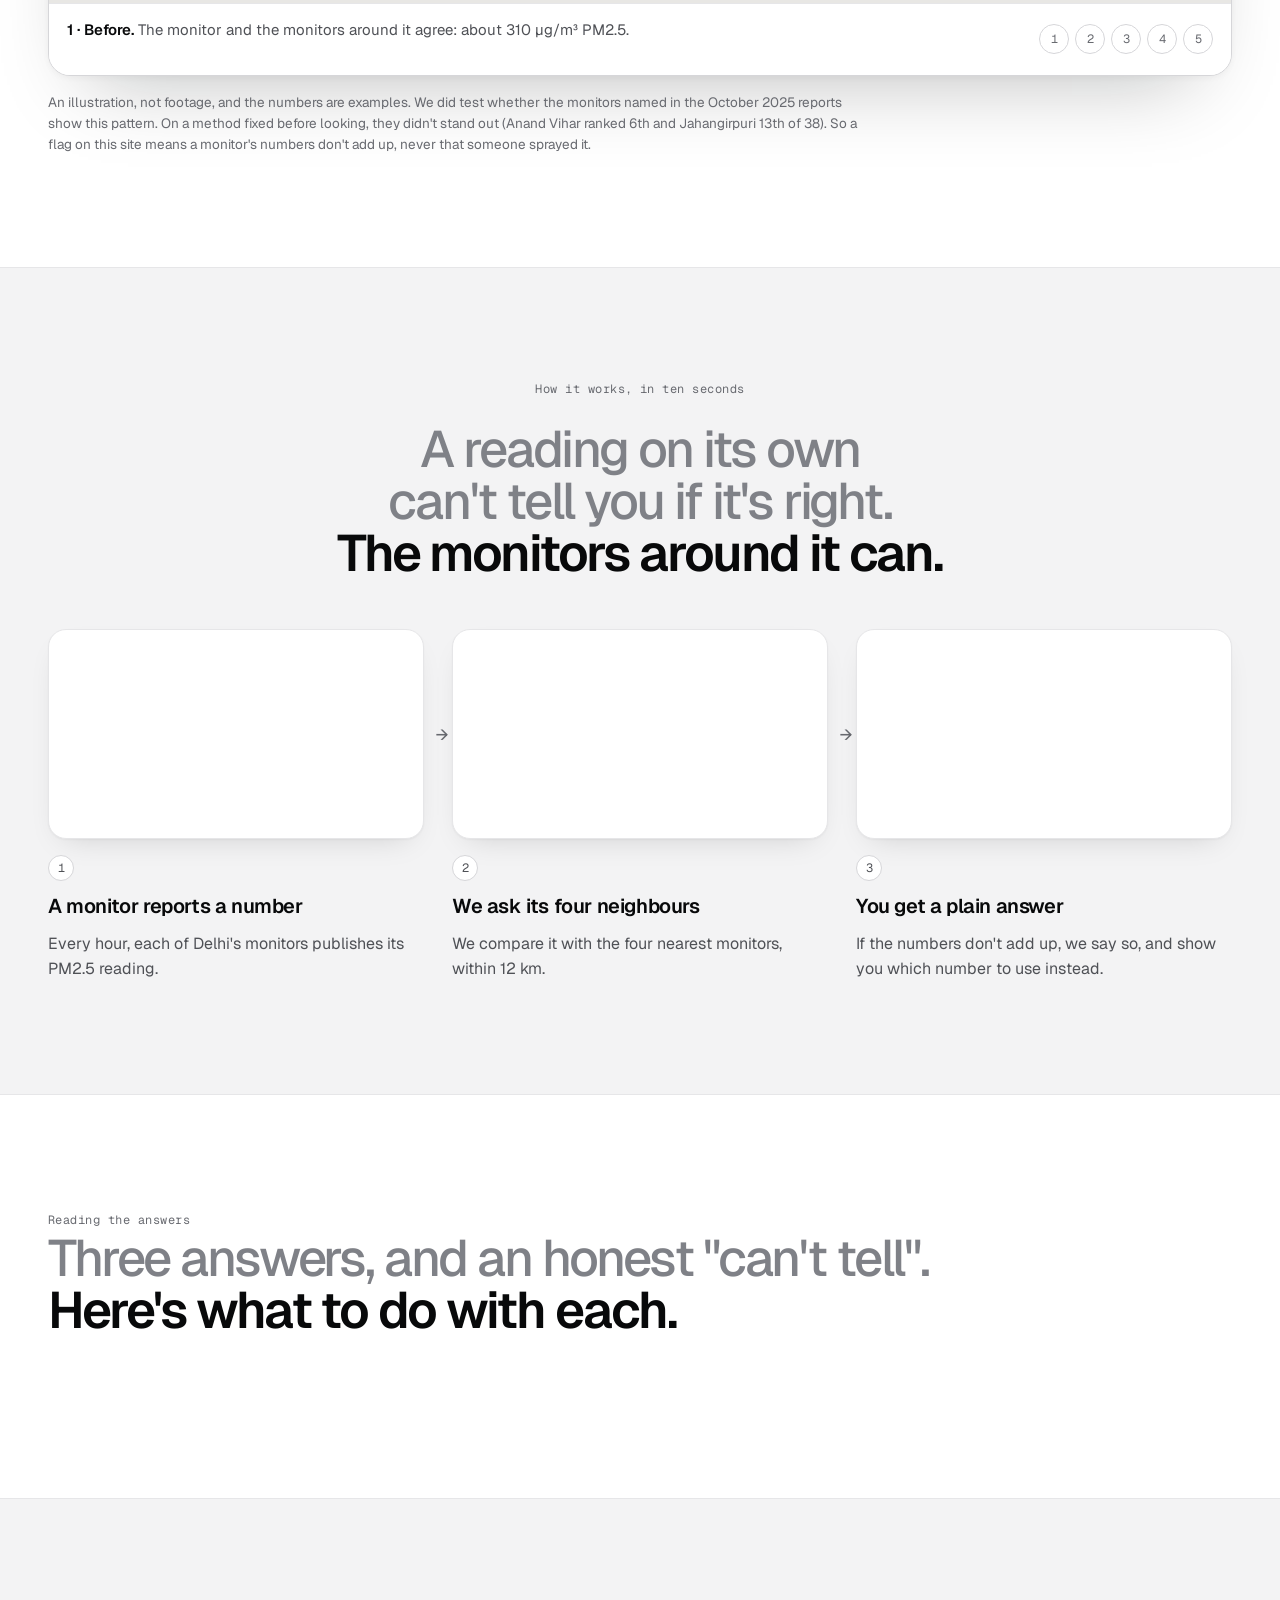
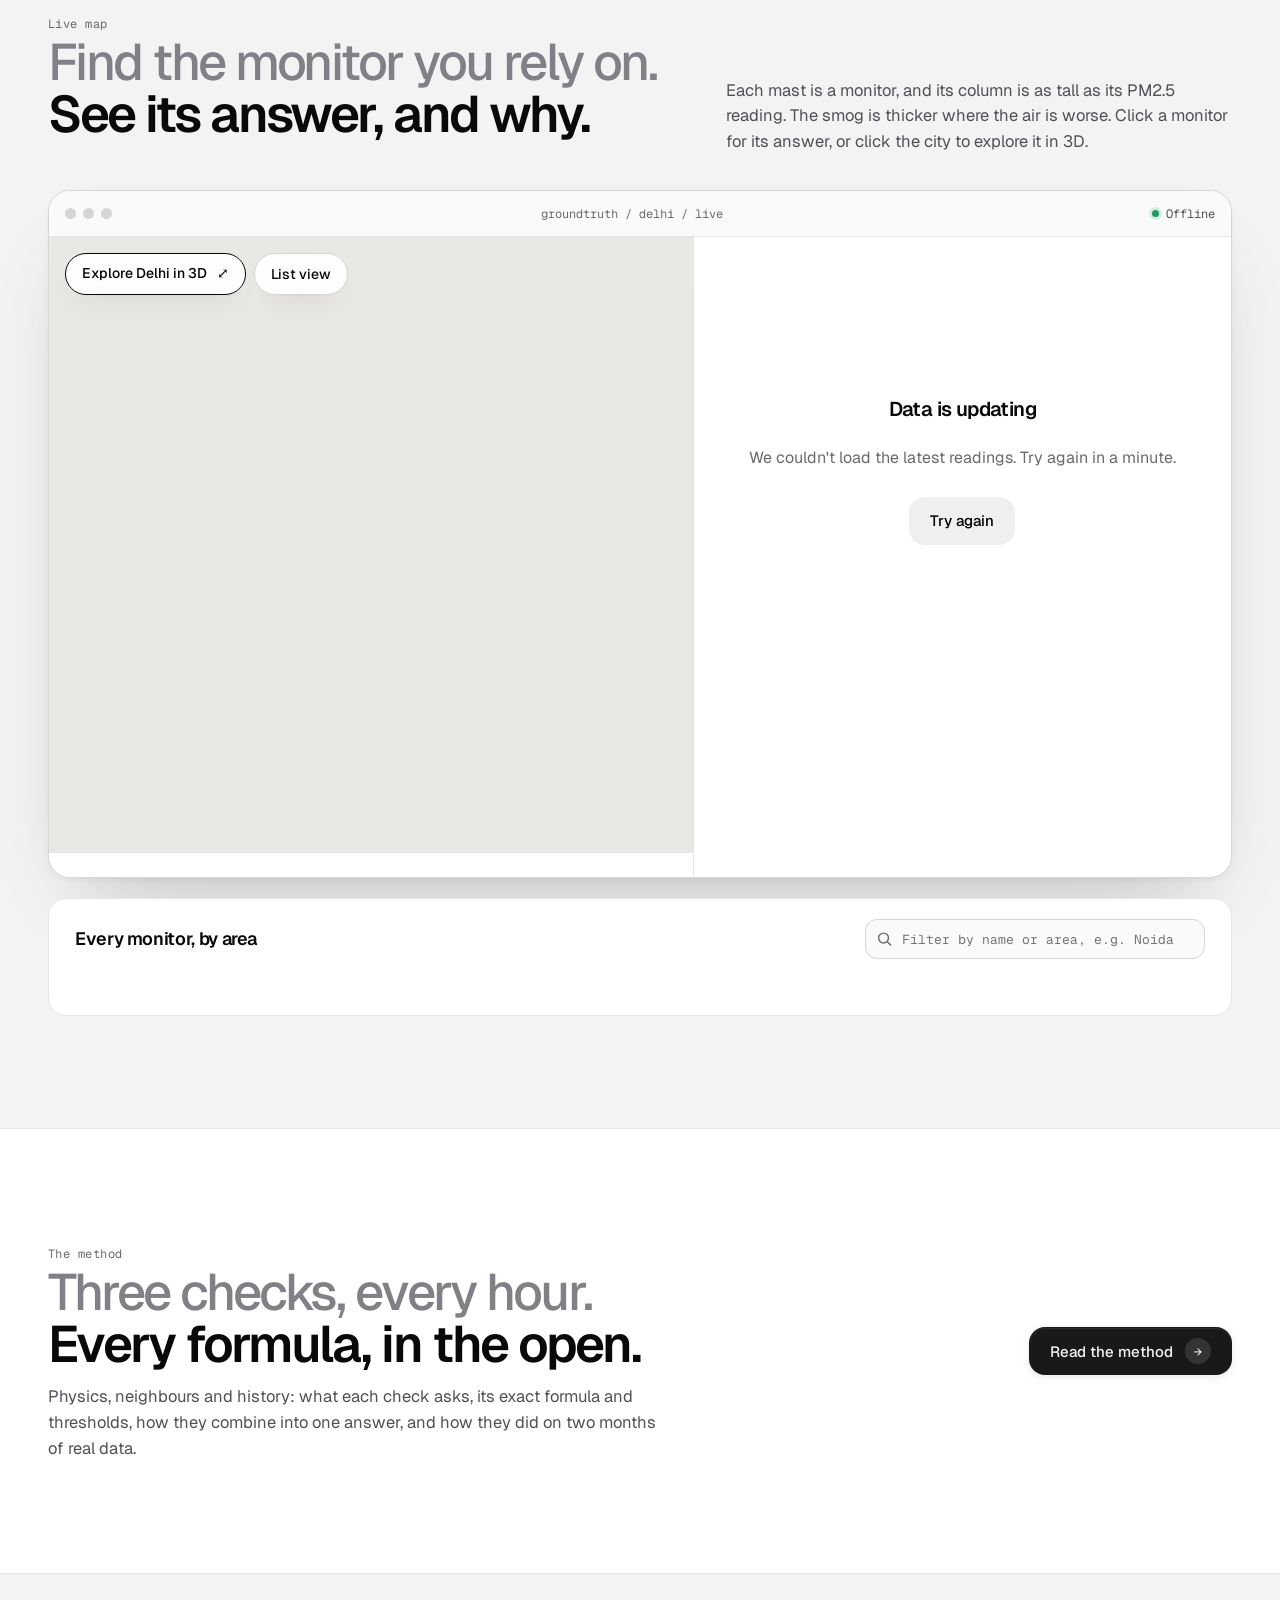
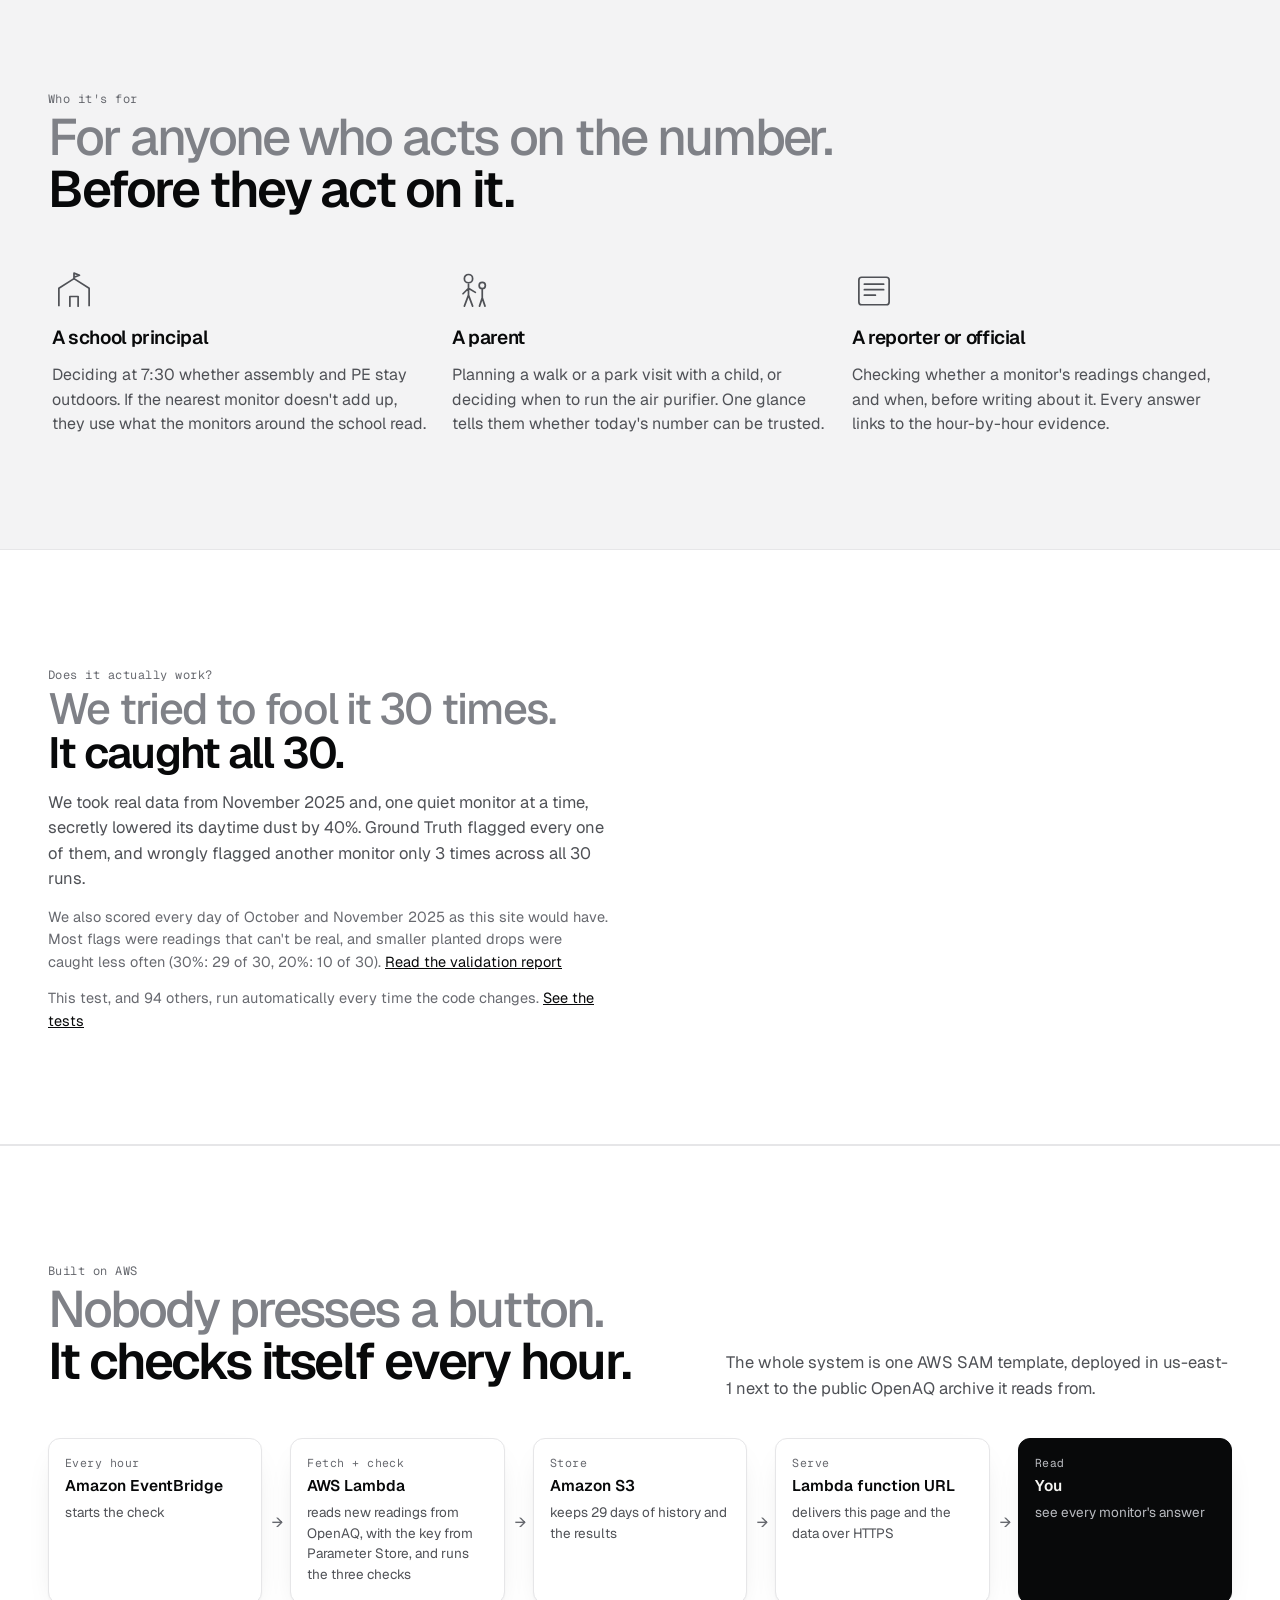
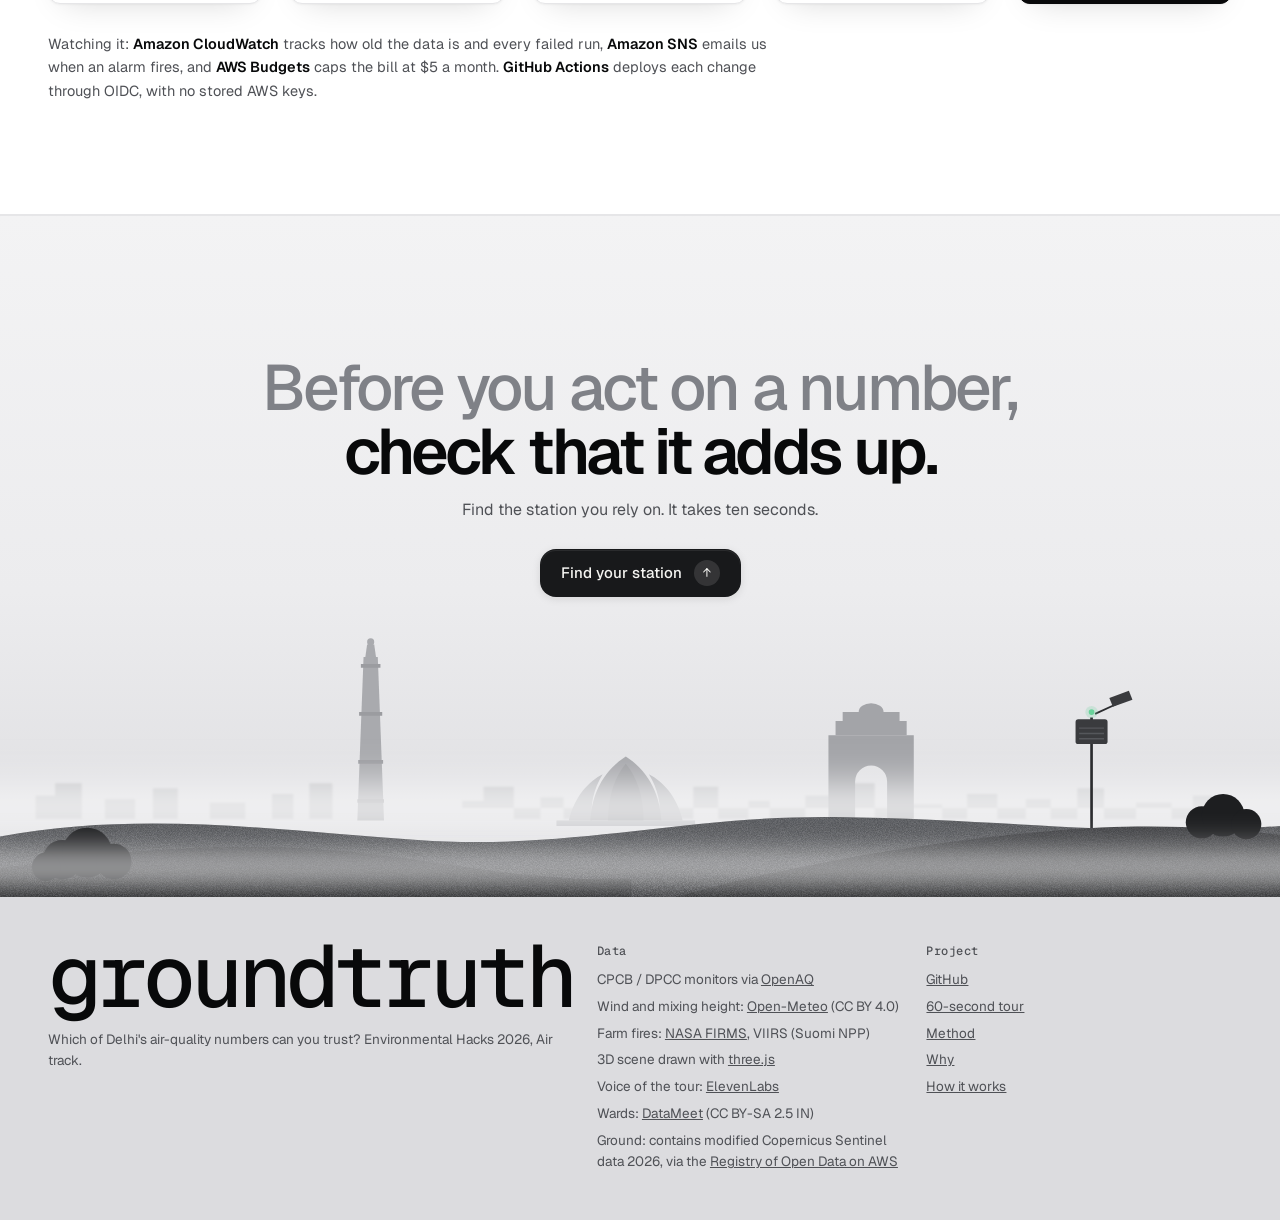
==== commit 28d97ef5: "When the air is cleanest: the week's PM2.5 by hour, and the best hours to be outside Each station fi" ====
--- a/site/index.html
+++ b/site/index.html
@@ -347,7 +347,7 @@
           <h2 class="h2" id="proof-title"><span class="dim">We tried to fool it 30 times.</span>It caught all 30.</h2>
           <p class="sub">We took real data from November 2025 and, one quiet monitor at a time, secretly lowered its daytime dust by 40%. Ground Truth flagged every one of them, and wrongly flagged another monitor only 3 times across all 30 runs.</p>
           <p class="sub small">We also scored every day of October and November 2025 as this site would have. Most flags were readings that can't be real, and smaller planted drops were caught less often (30%: 29 of 30, 20%: 10 of 30). <a href="https://github.com/thegoodengineers/ground-truth/blob/main/docs/VALIDATION.md">Read the validation report</a></p>
-          <p class="sub small">This test, and 93 others, run automatically every time the code changes. <a href="https://github.com/thegoodengineers/ground-truth/tree/main/tests">See the tests</a></p>
+          <p class="sub small">This test, and 94 others, run automatically every time the code changes. <a href="https://github.com/thegoodengineers/ground-truth/tree/main/tests">See the tests</a></p>
         </div>
         <div class="ticks" id="ticks" role="img" aria-label="30 out of 30 planted problems caught"></div>
       </div>
--- a/site/theme.css
+++ b/site/theme.css
@@ -75,6 +75,14 @@
 .fix-name:hover { text-decoration: underline; }
 .fix-why { margin: 0; font-size: 13.5px; color: var(--ink-2); }
 .fix-why b { color: var(--flag-ink); font-weight: 600; }
+.hours { margin: 14px 0 4px; }
+.hours h3 { font-size: 15px; margin: 0 0 6px; }
+.hours .csub { margin: 0 0 8px; }
+.hbars { display: grid; grid-template-columns: repeat(24, 1fr); gap: 2px; align-items: end; height: 64px; }
+.hbars i { display: block; background: var(--nodata); border-radius: 2px 2px 0 0; }
+.hbars i.best { background: var(--ok); }
+.hours .hdates { display: flex; justify-content: space-between; font: 11px var(--mono); color: var(--ink-3); margin-top: 4px; }
+.hours .hsum { font-size: 13.5px; color: var(--ink-2); margin: 8px 0 0; }
 .hist .hsum { font-family: var(--mono); font-size: 12px; color: var(--ink-2); margin: 8px 0 0; }
 .hist .hdates { display: flex; justify-content: space-between; font-family: var(--mono); font-size: 11px; color: var(--ink-3); margin-top: 4px; }
 /* since yesterday, under the live map's intro */
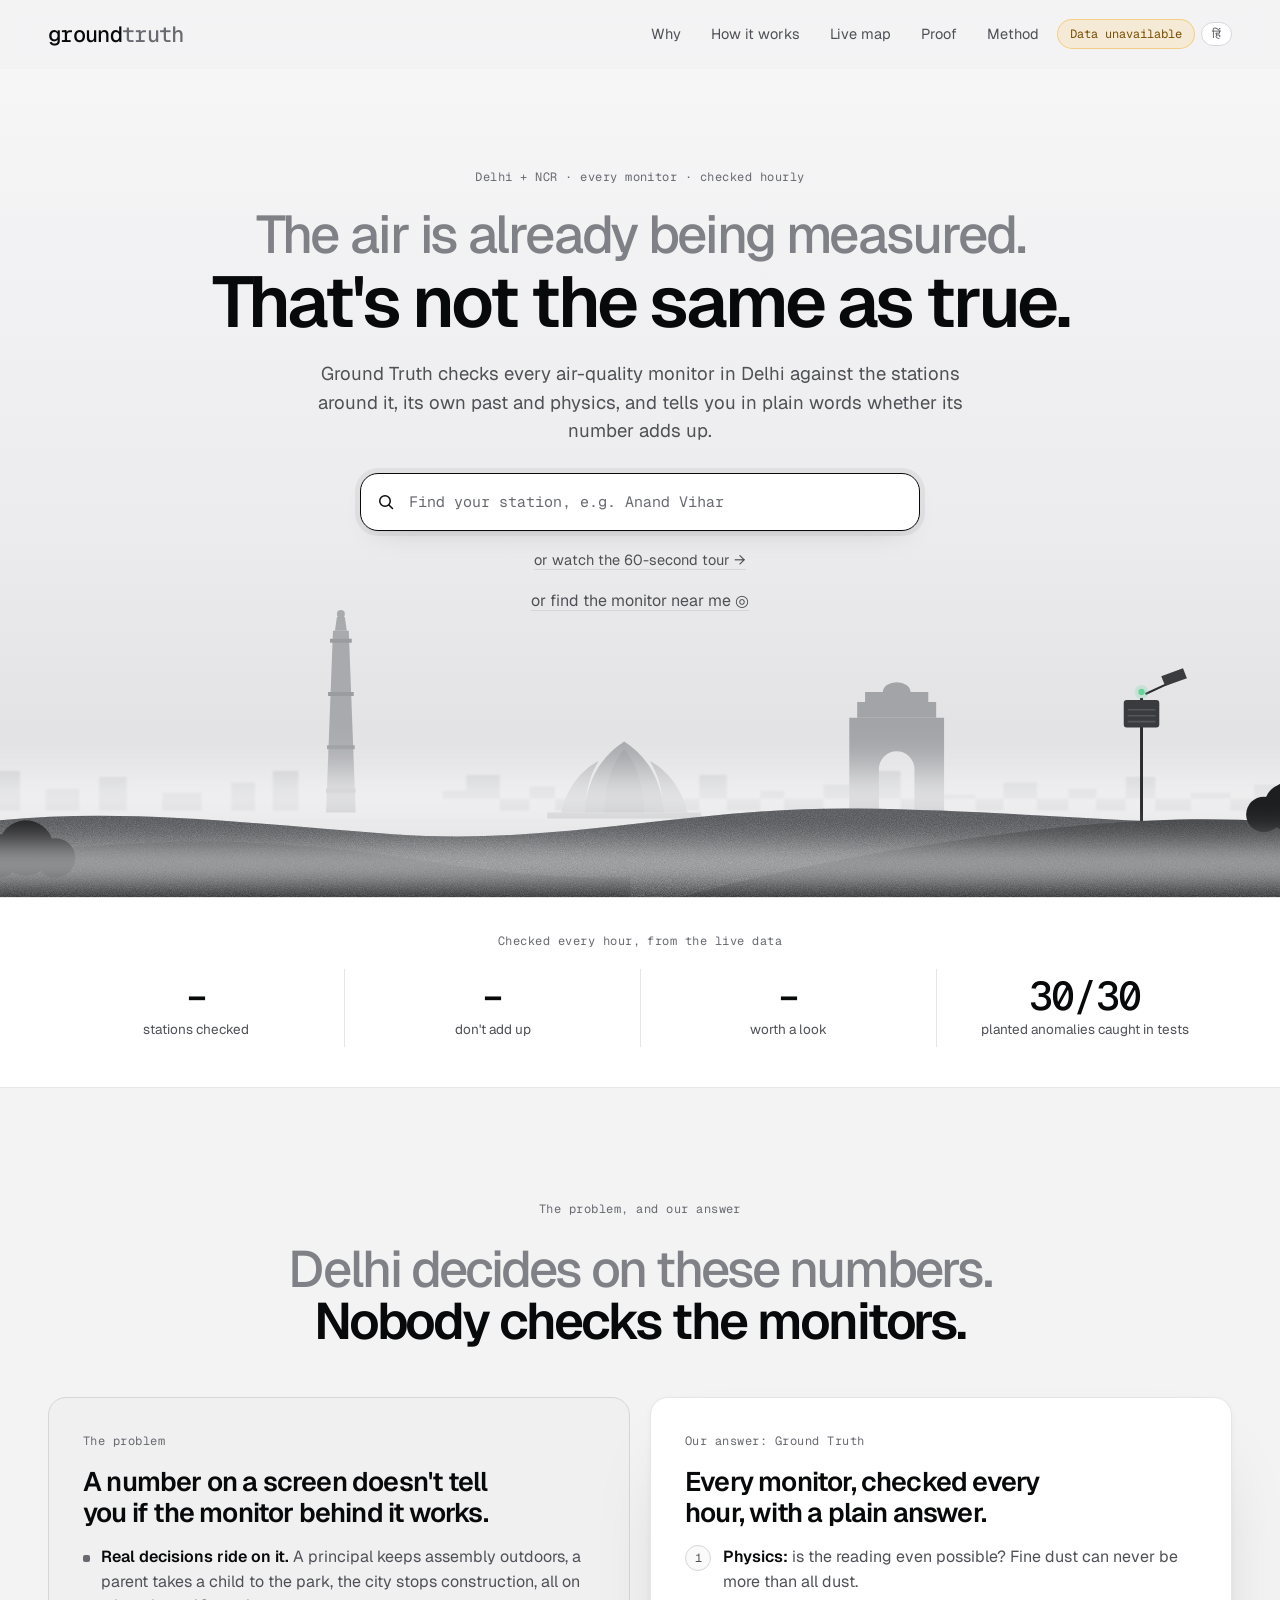
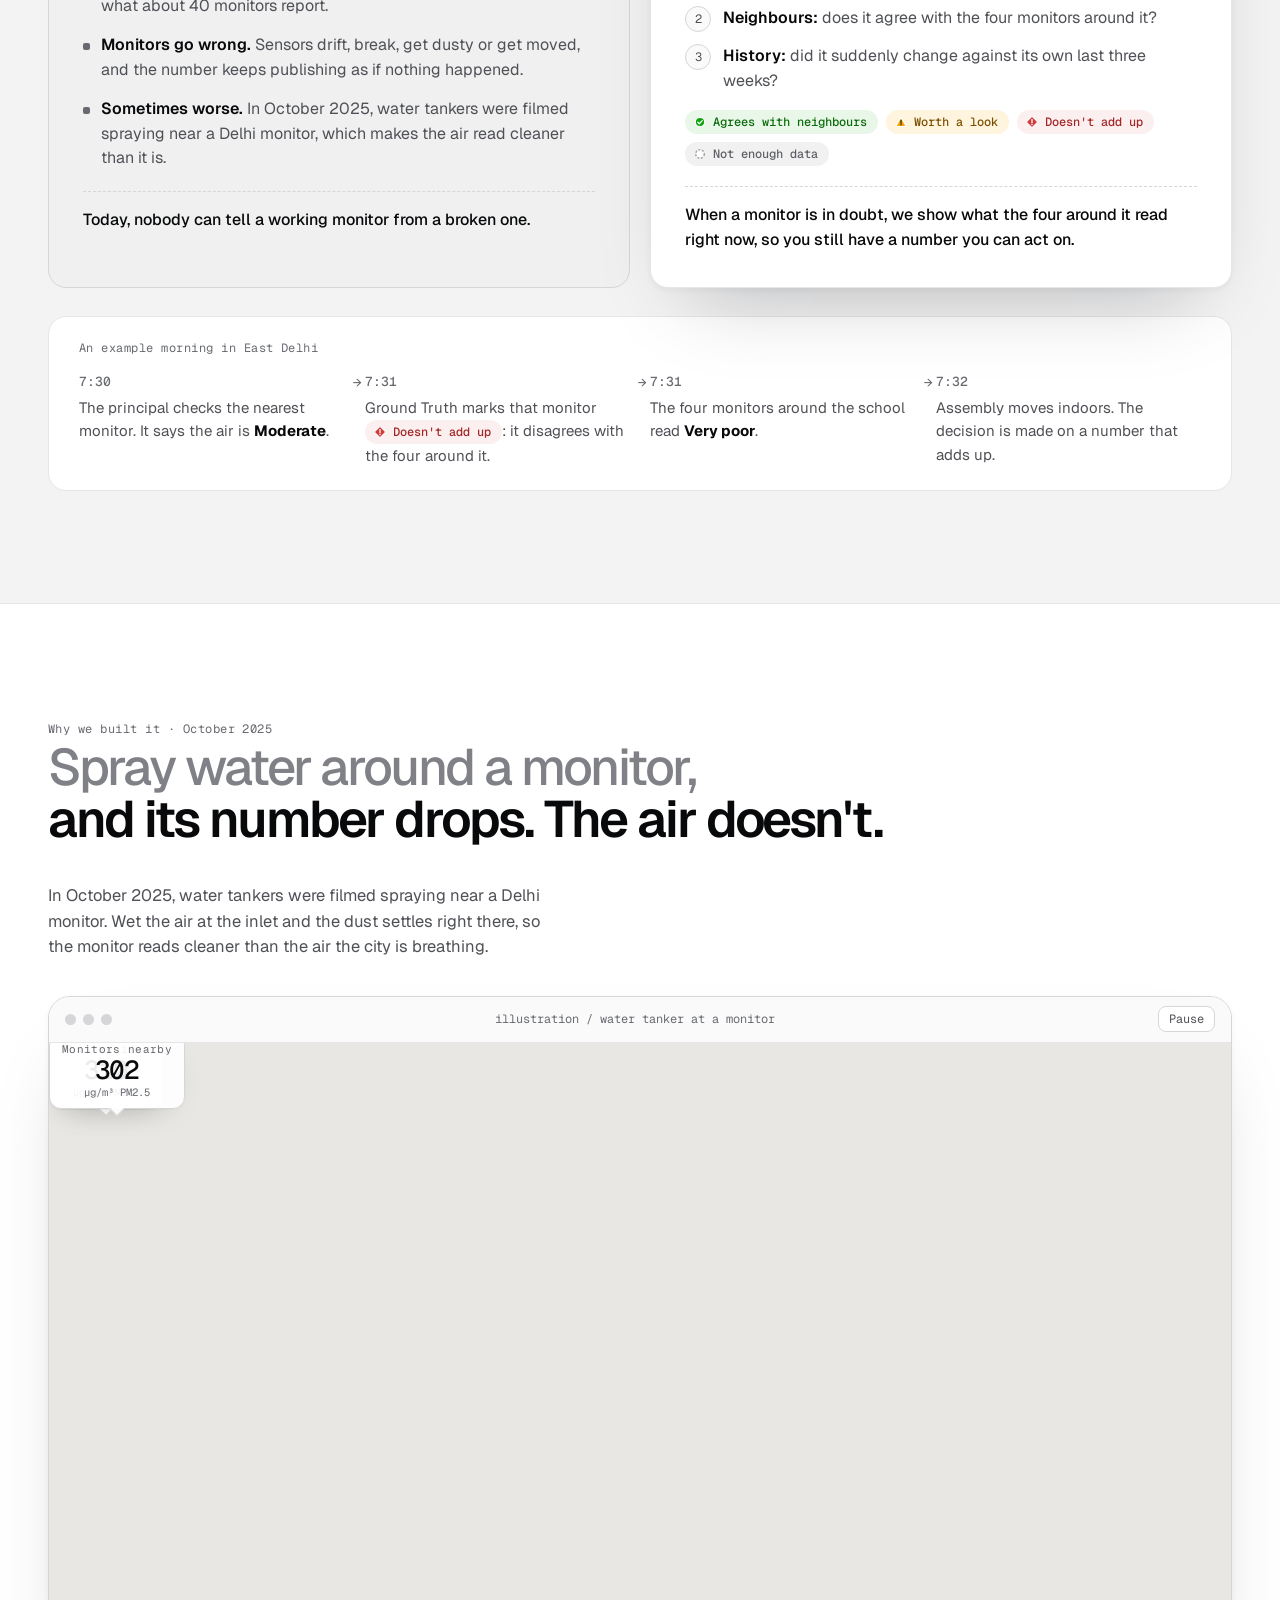
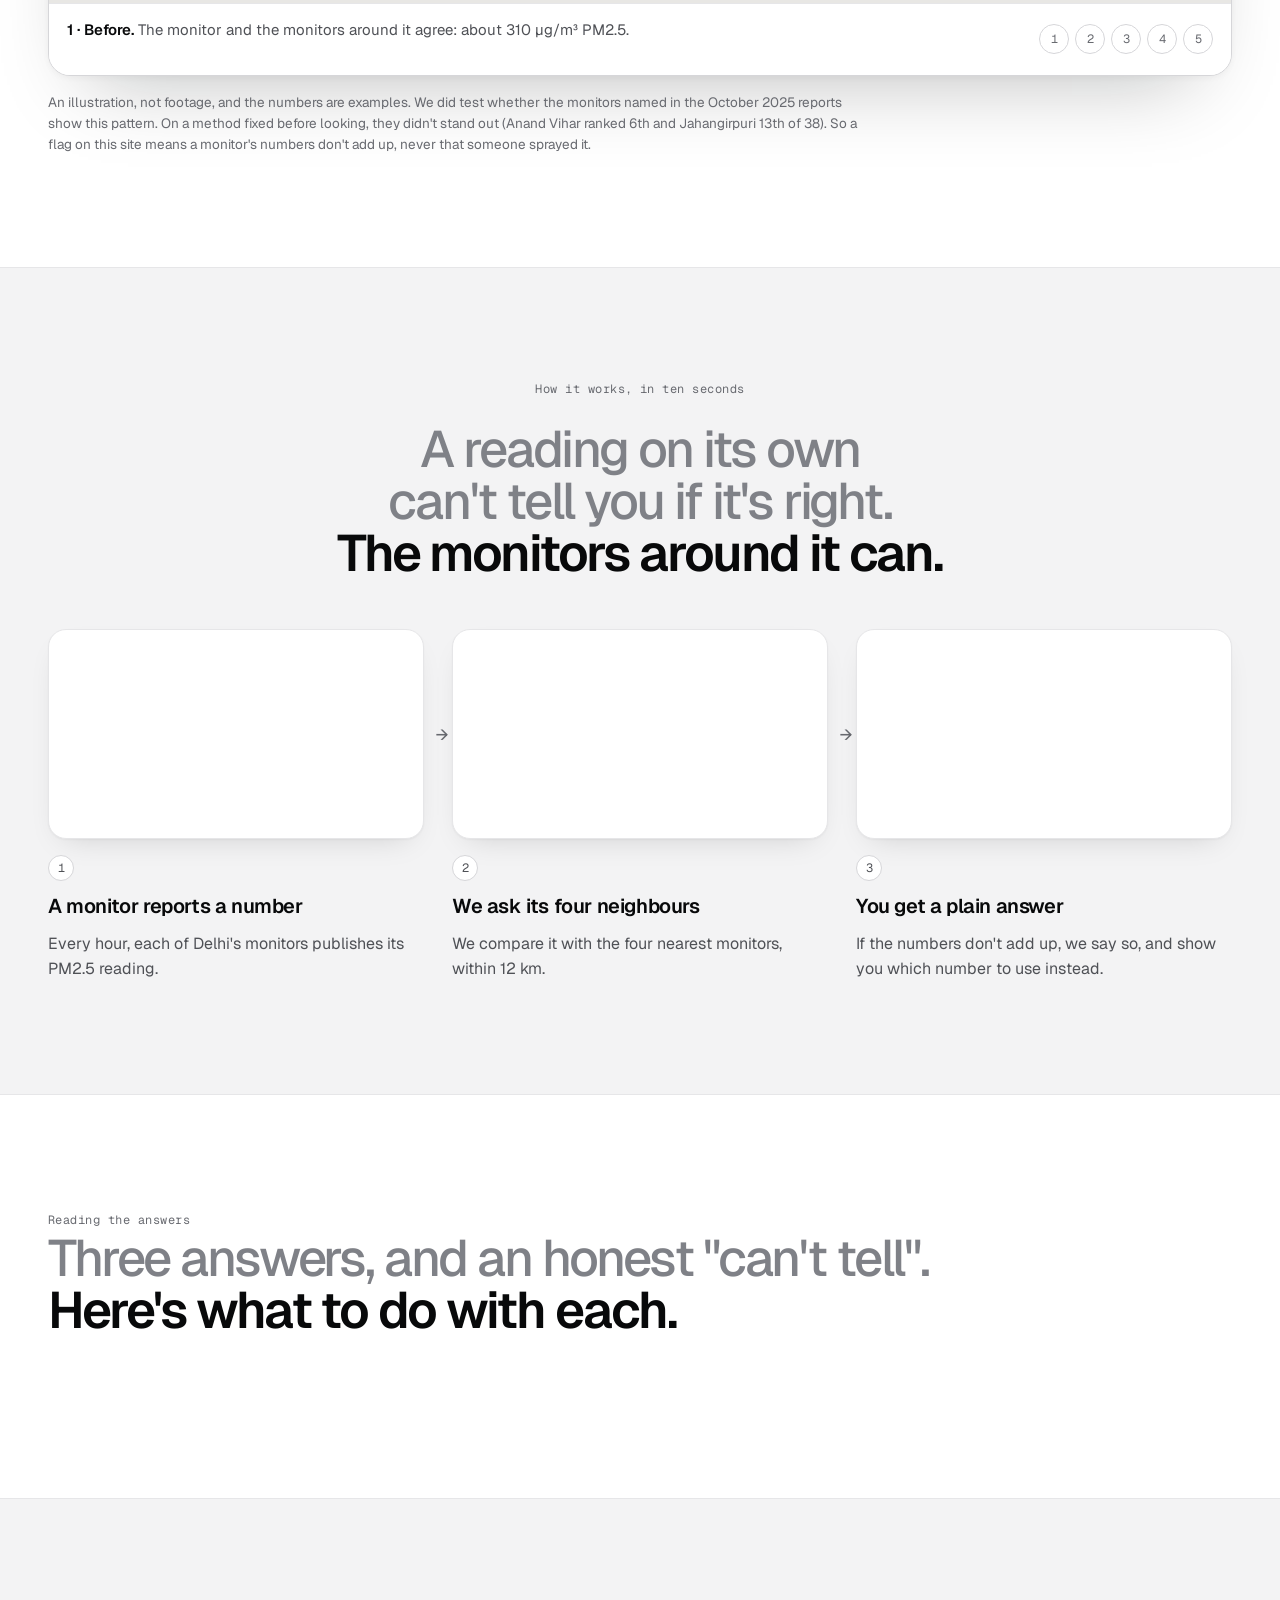
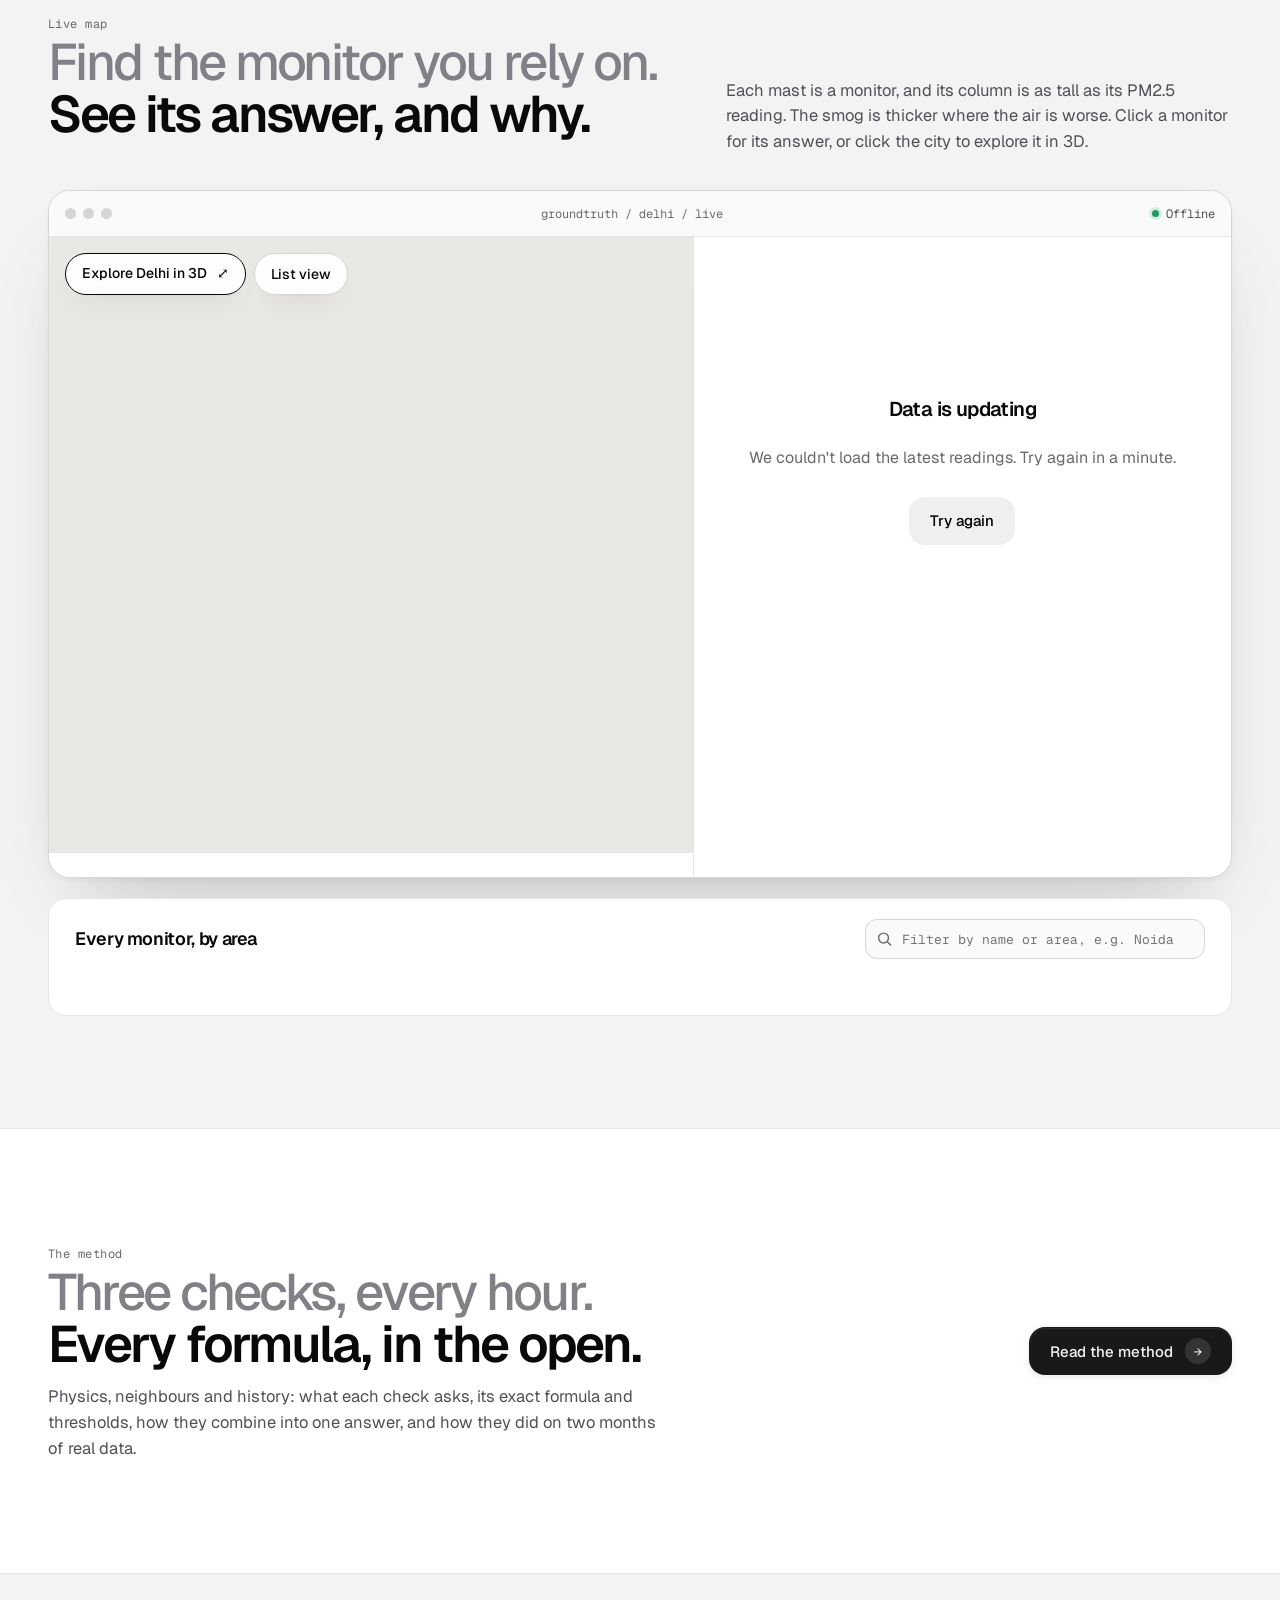
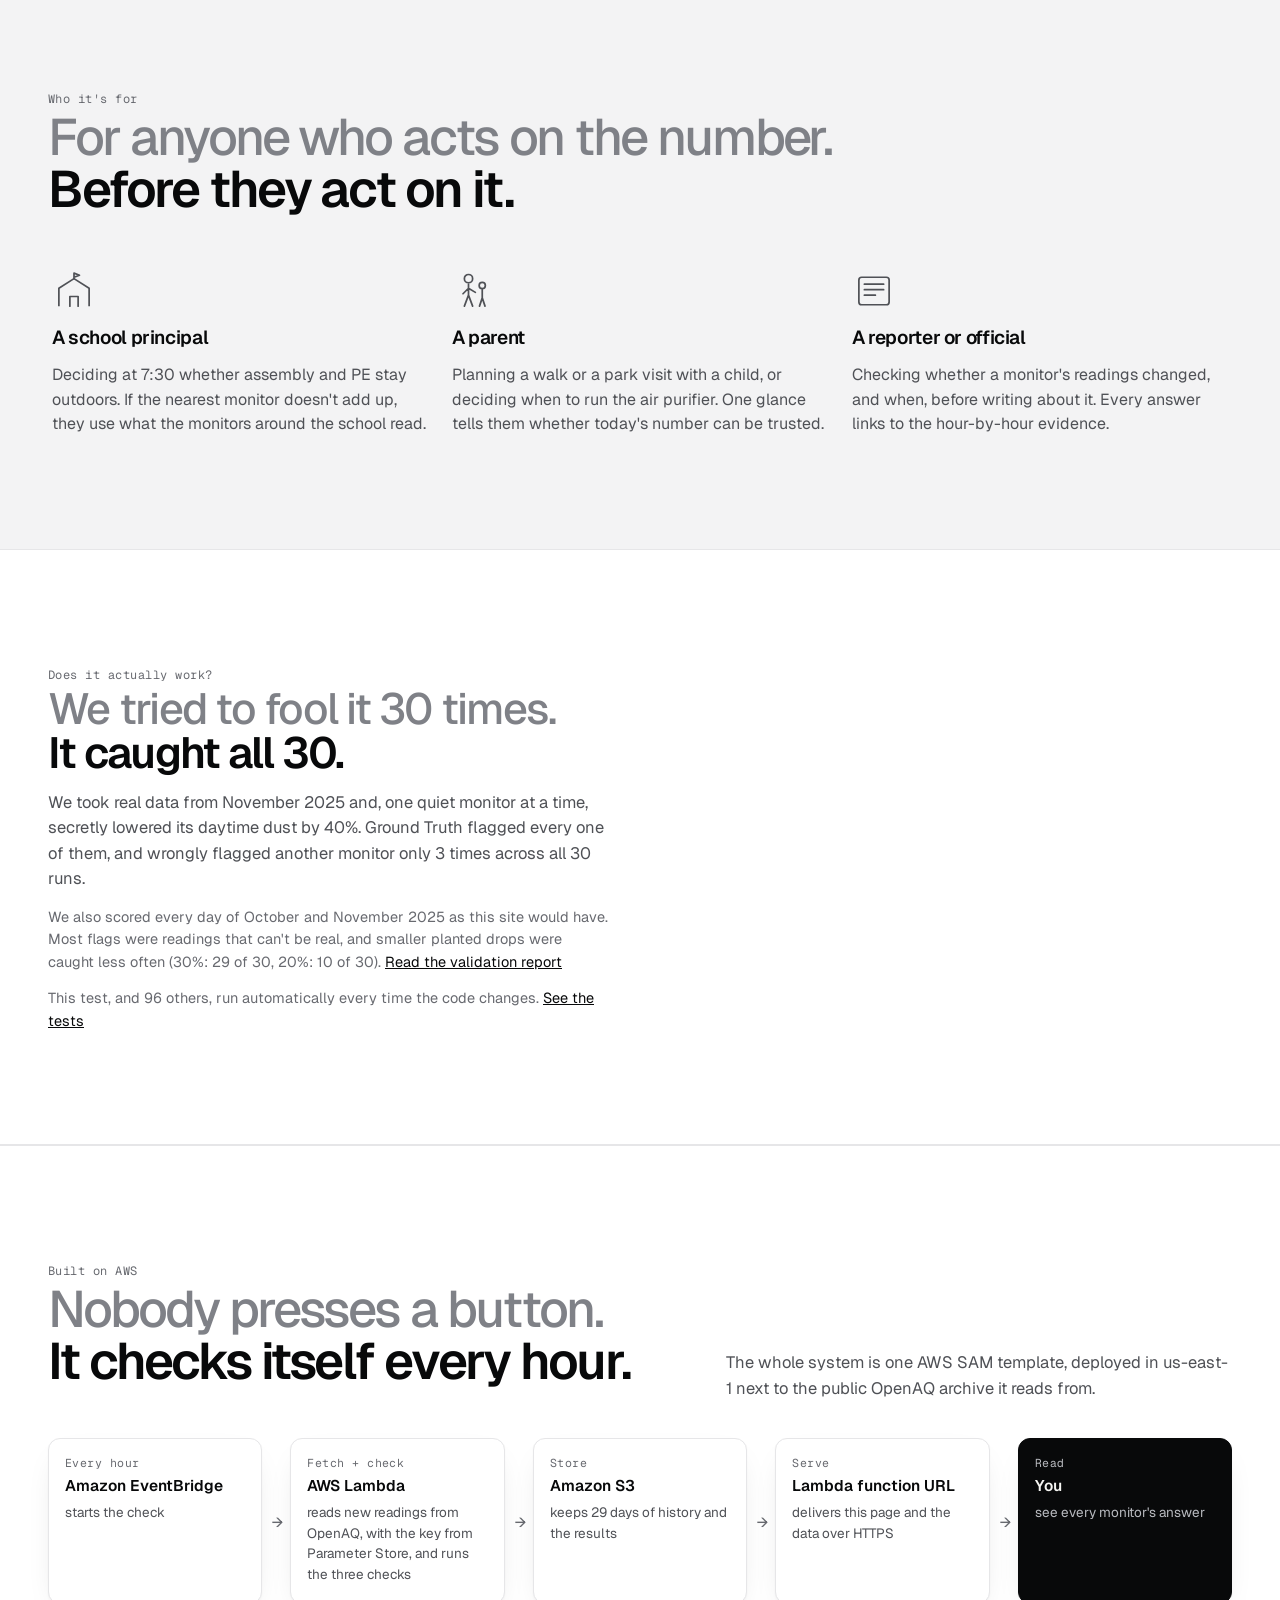
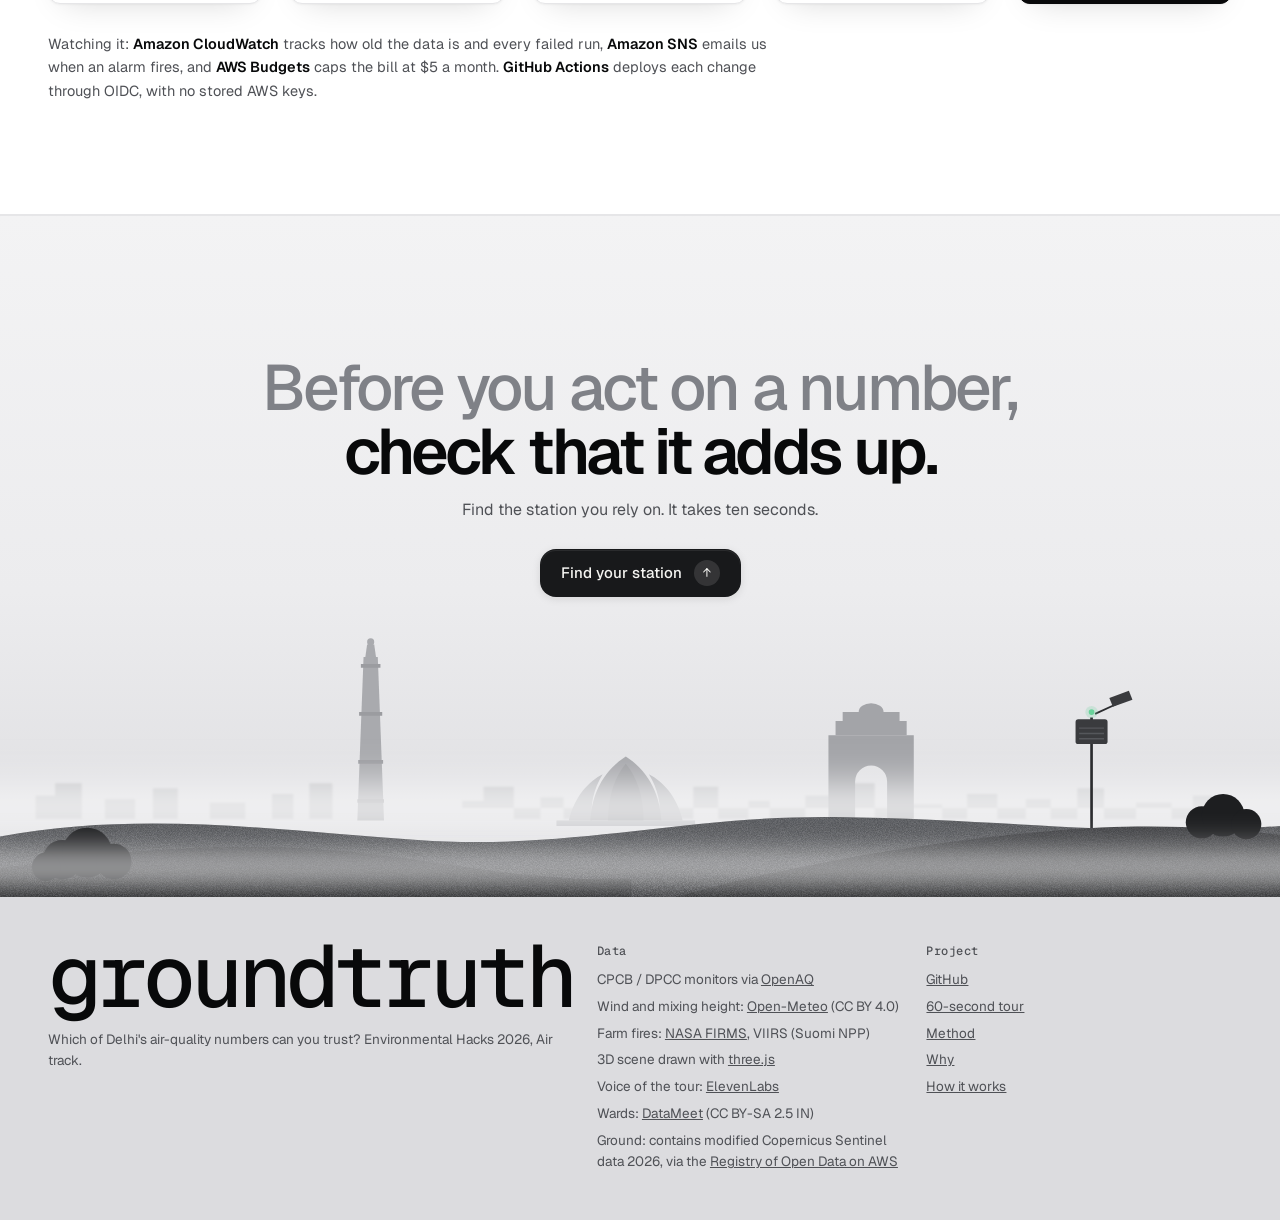
==== commit bf4d05f2: "Outside-in uptime probe: the site checked as a visitor every 15 minutes A small Lambda (src/probe.py" ====
--- a/site/index.html
+++ b/site/index.html
@@ -347,7 +347,7 @@
           <h2 class="h2" id="proof-title"><span class="dim">We tried to fool it 30 times.</span>It caught all 30.</h2>
           <p class="sub">We took real data from November 2025 and, one quiet monitor at a time, secretly lowered its daytime dust by 40%. Ground Truth flagged every one of them, and wrongly flagged another monitor only 3 times across all 30 runs.</p>
           <p class="sub small">We also scored every day of October and November 2025 as this site would have. Most flags were readings that can't be real, and smaller planted drops were caught less often (30%: 29 of 30, 20%: 10 of 30). <a href="https://github.com/thegoodengineers/ground-truth/blob/main/docs/VALIDATION.md">Read the validation report</a></p>
-          <p class="sub small">This test, and 94 others, run automatically every time the code changes. <a href="https://github.com/thegoodengineers/ground-truth/tree/main/tests">See the tests</a></p>
+          <p class="sub small">This test, and 96 others, run automatically every time the code changes. <a href="https://github.com/thegoodengineers/ground-truth/tree/main/tests">See the tests</a></p>
         </div>
         <div class="ticks" id="ticks" role="img" aria-label="30 out of 30 planted problems caught"></div>
       </div>
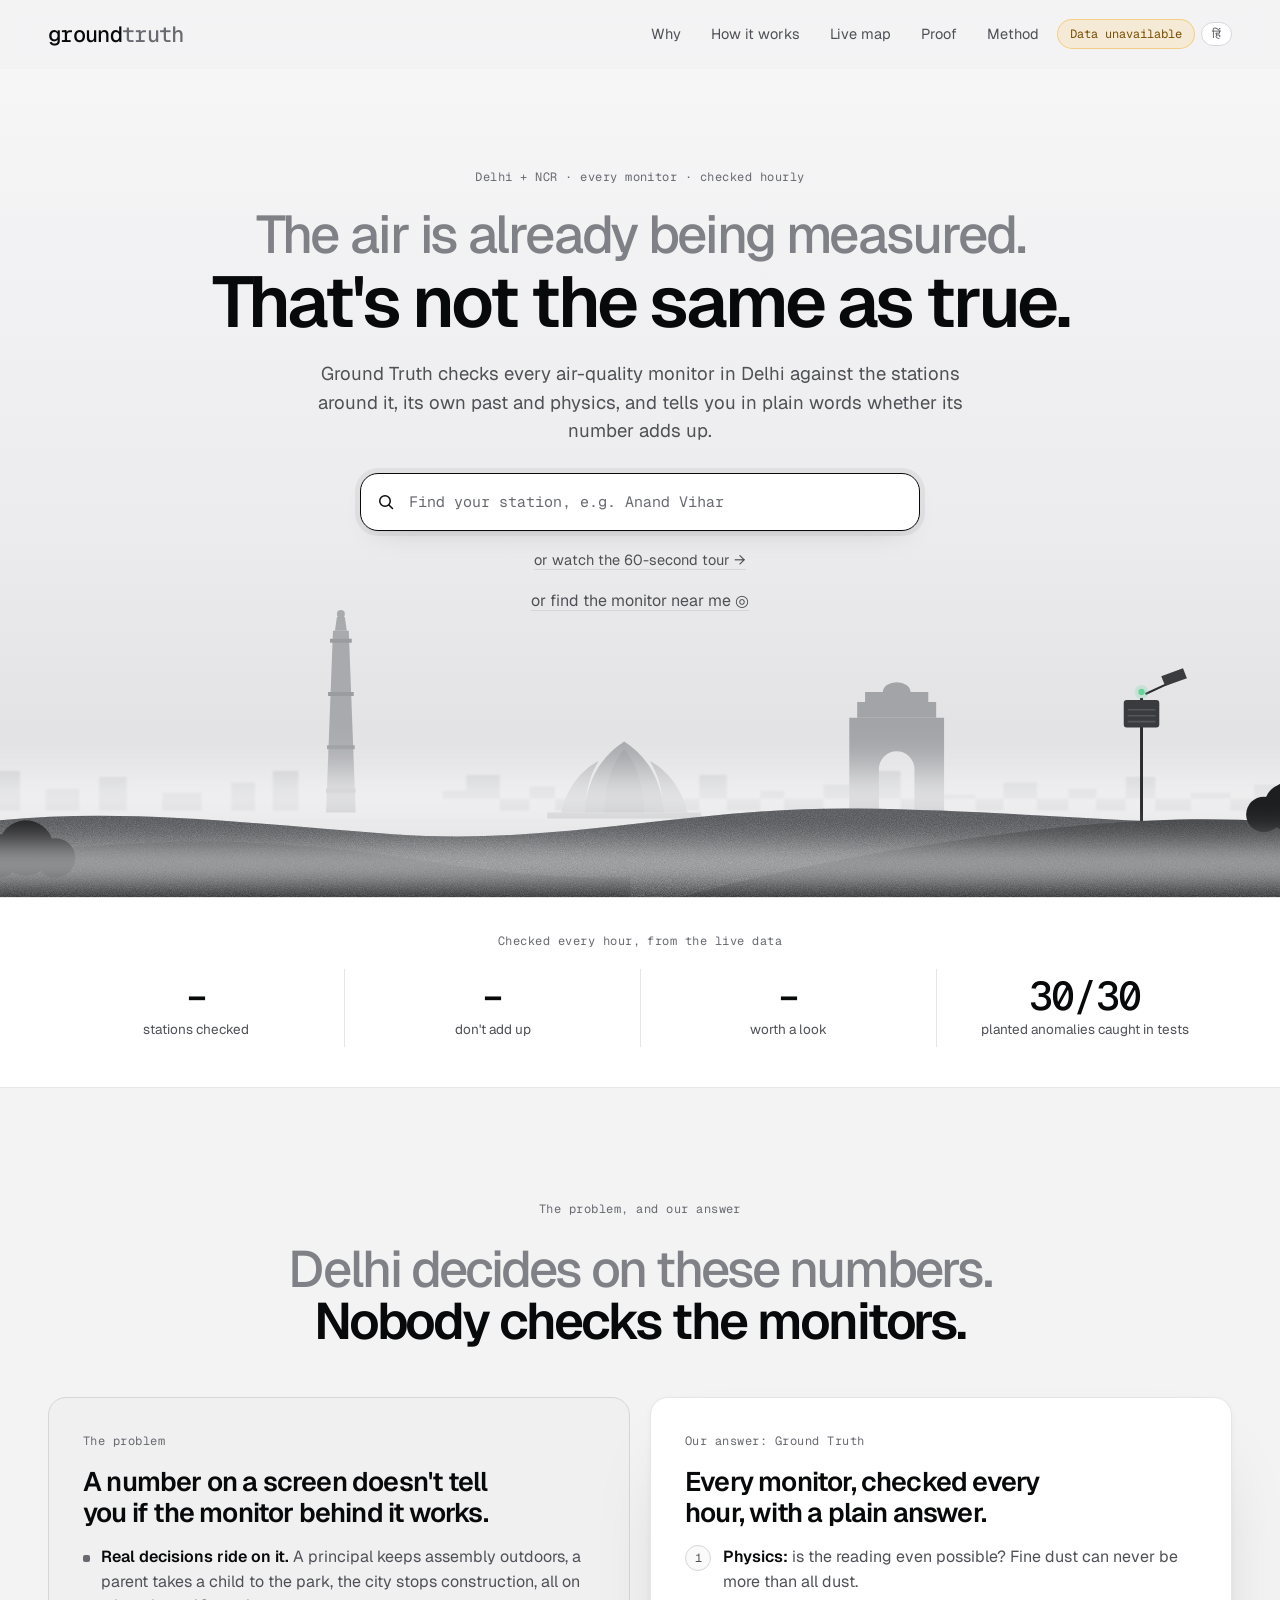
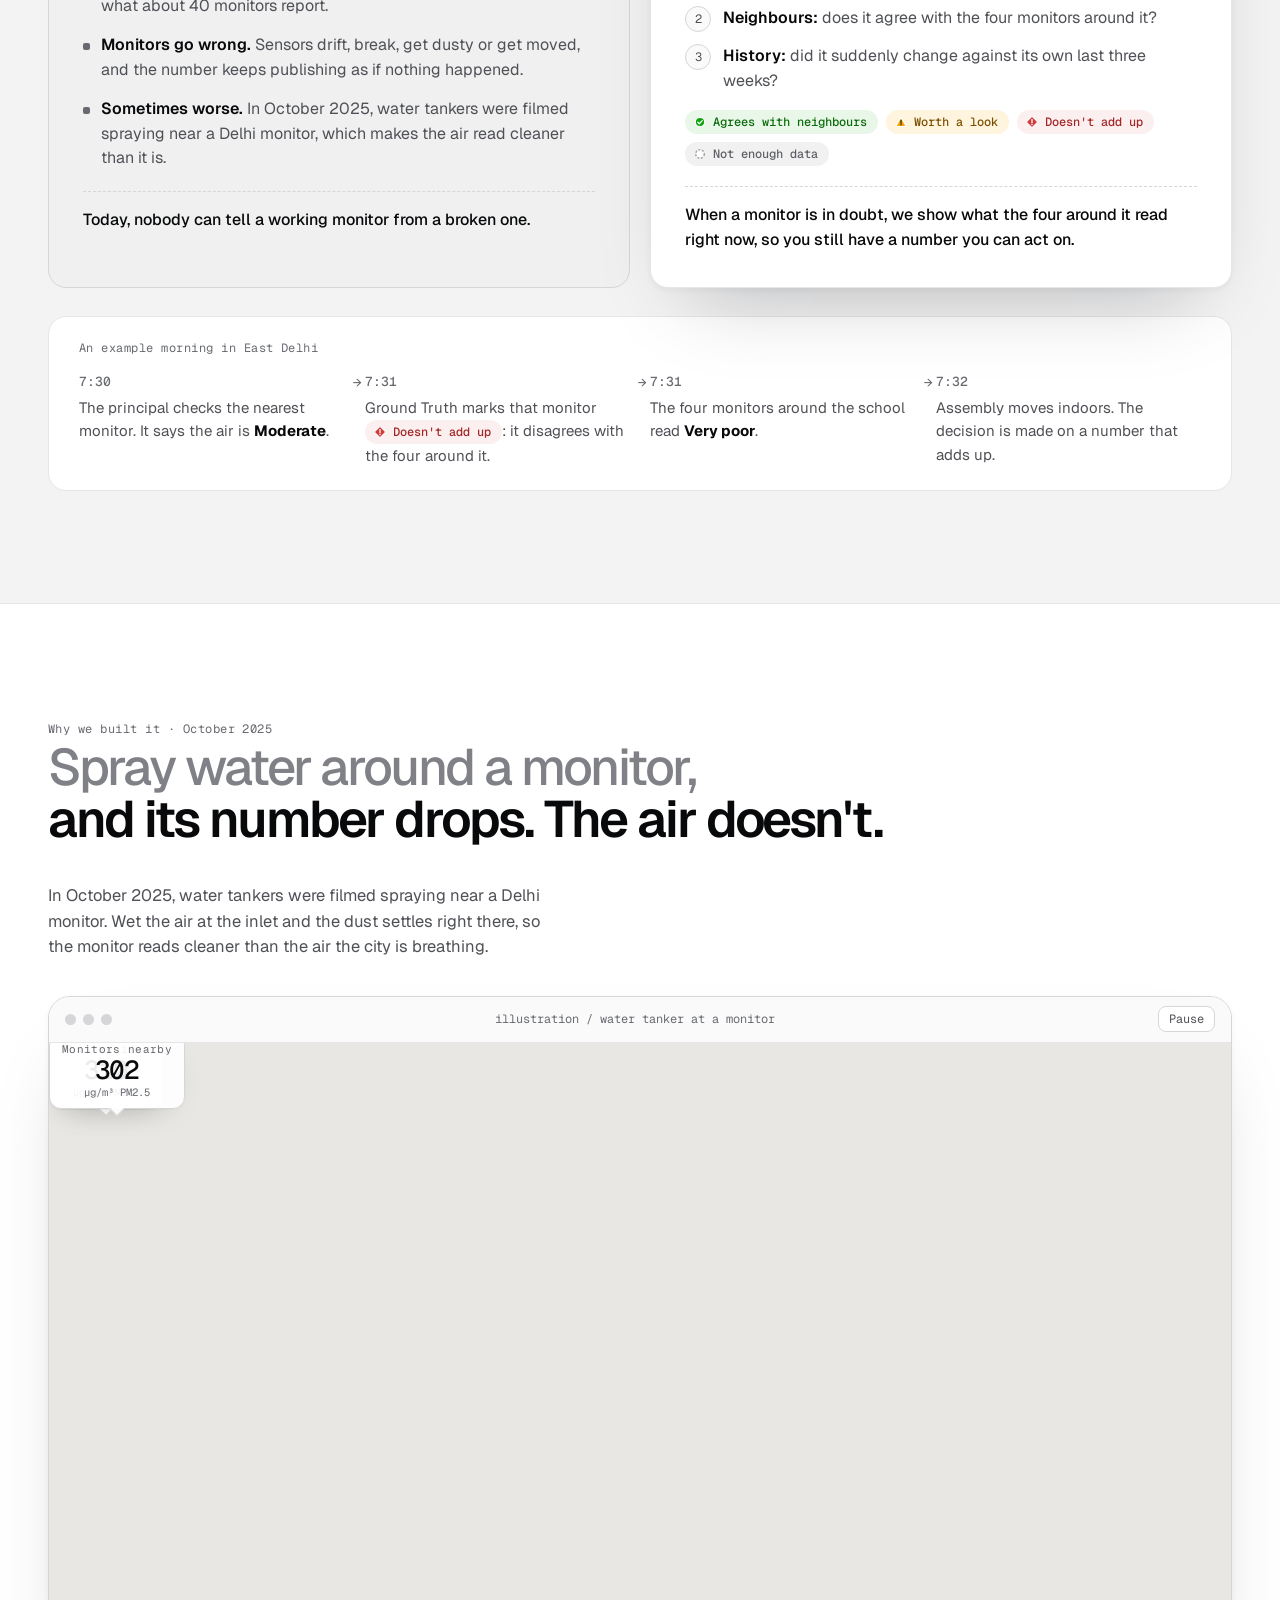
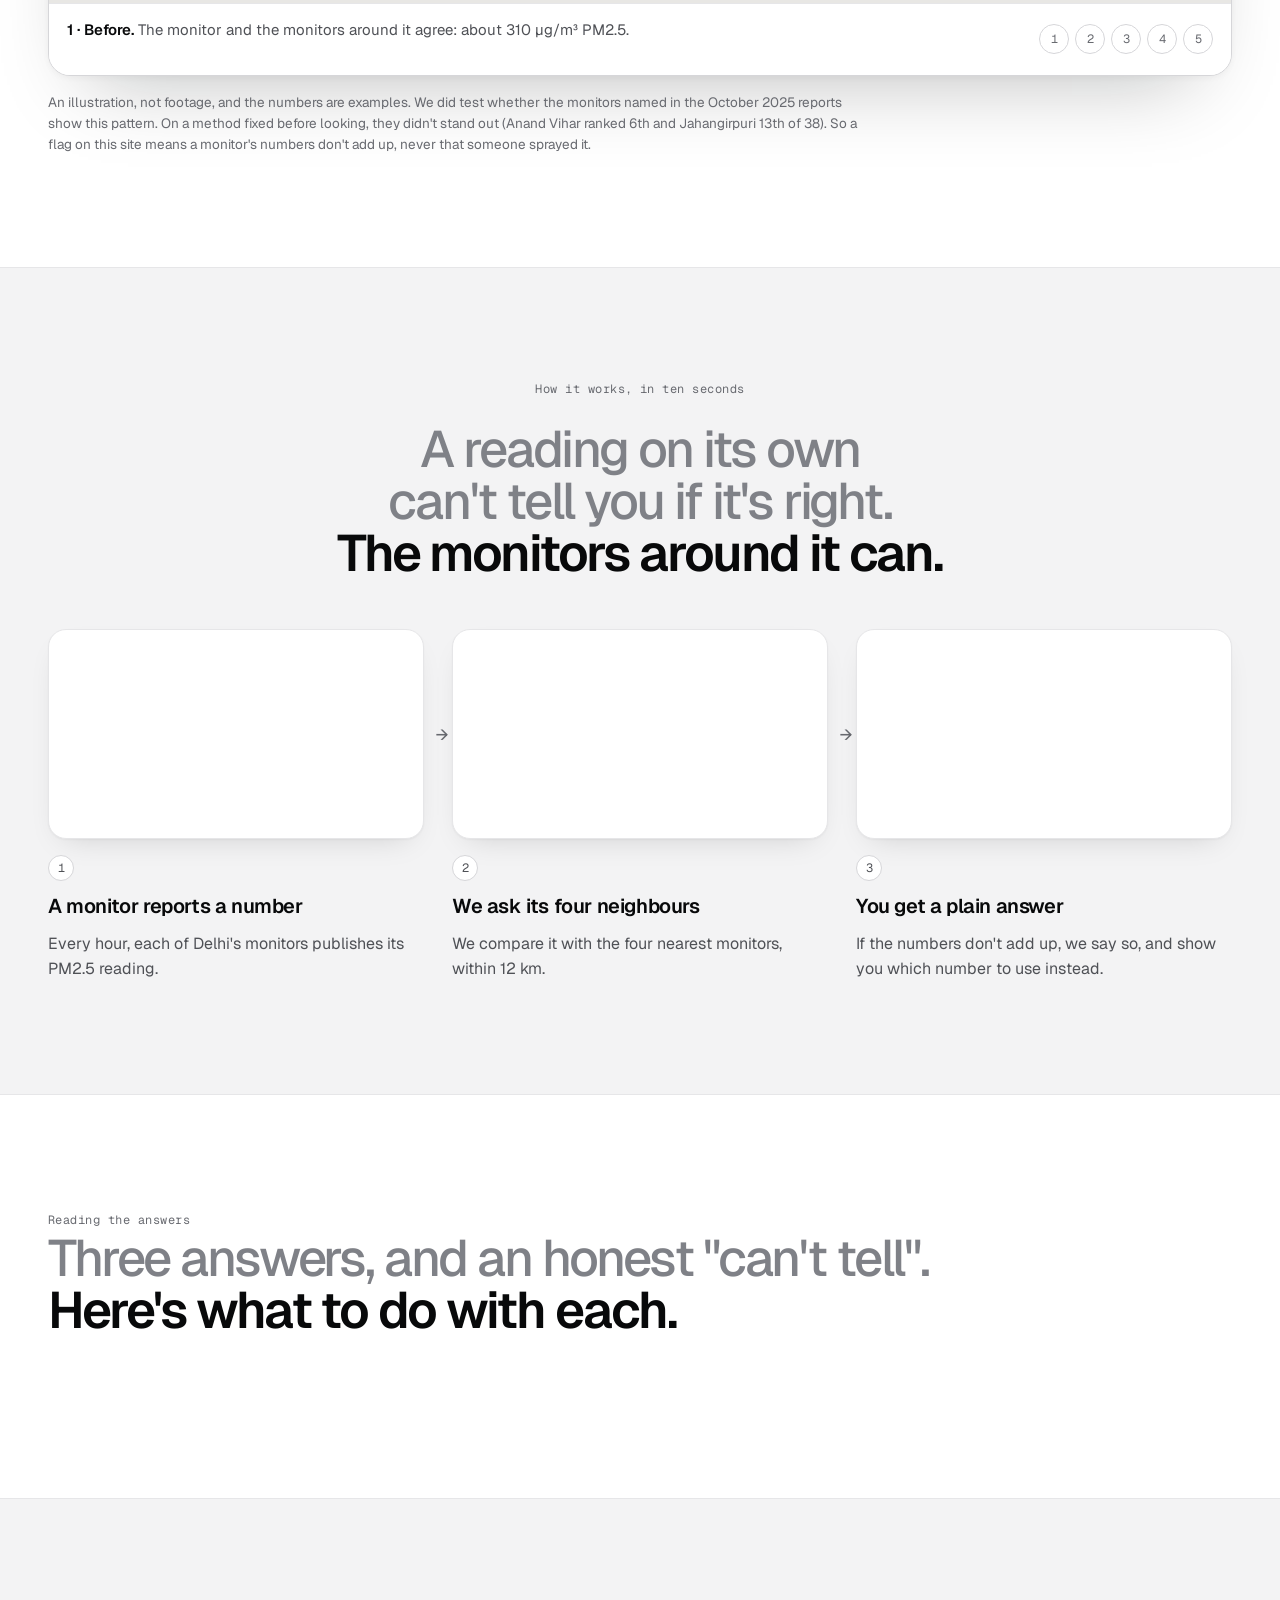
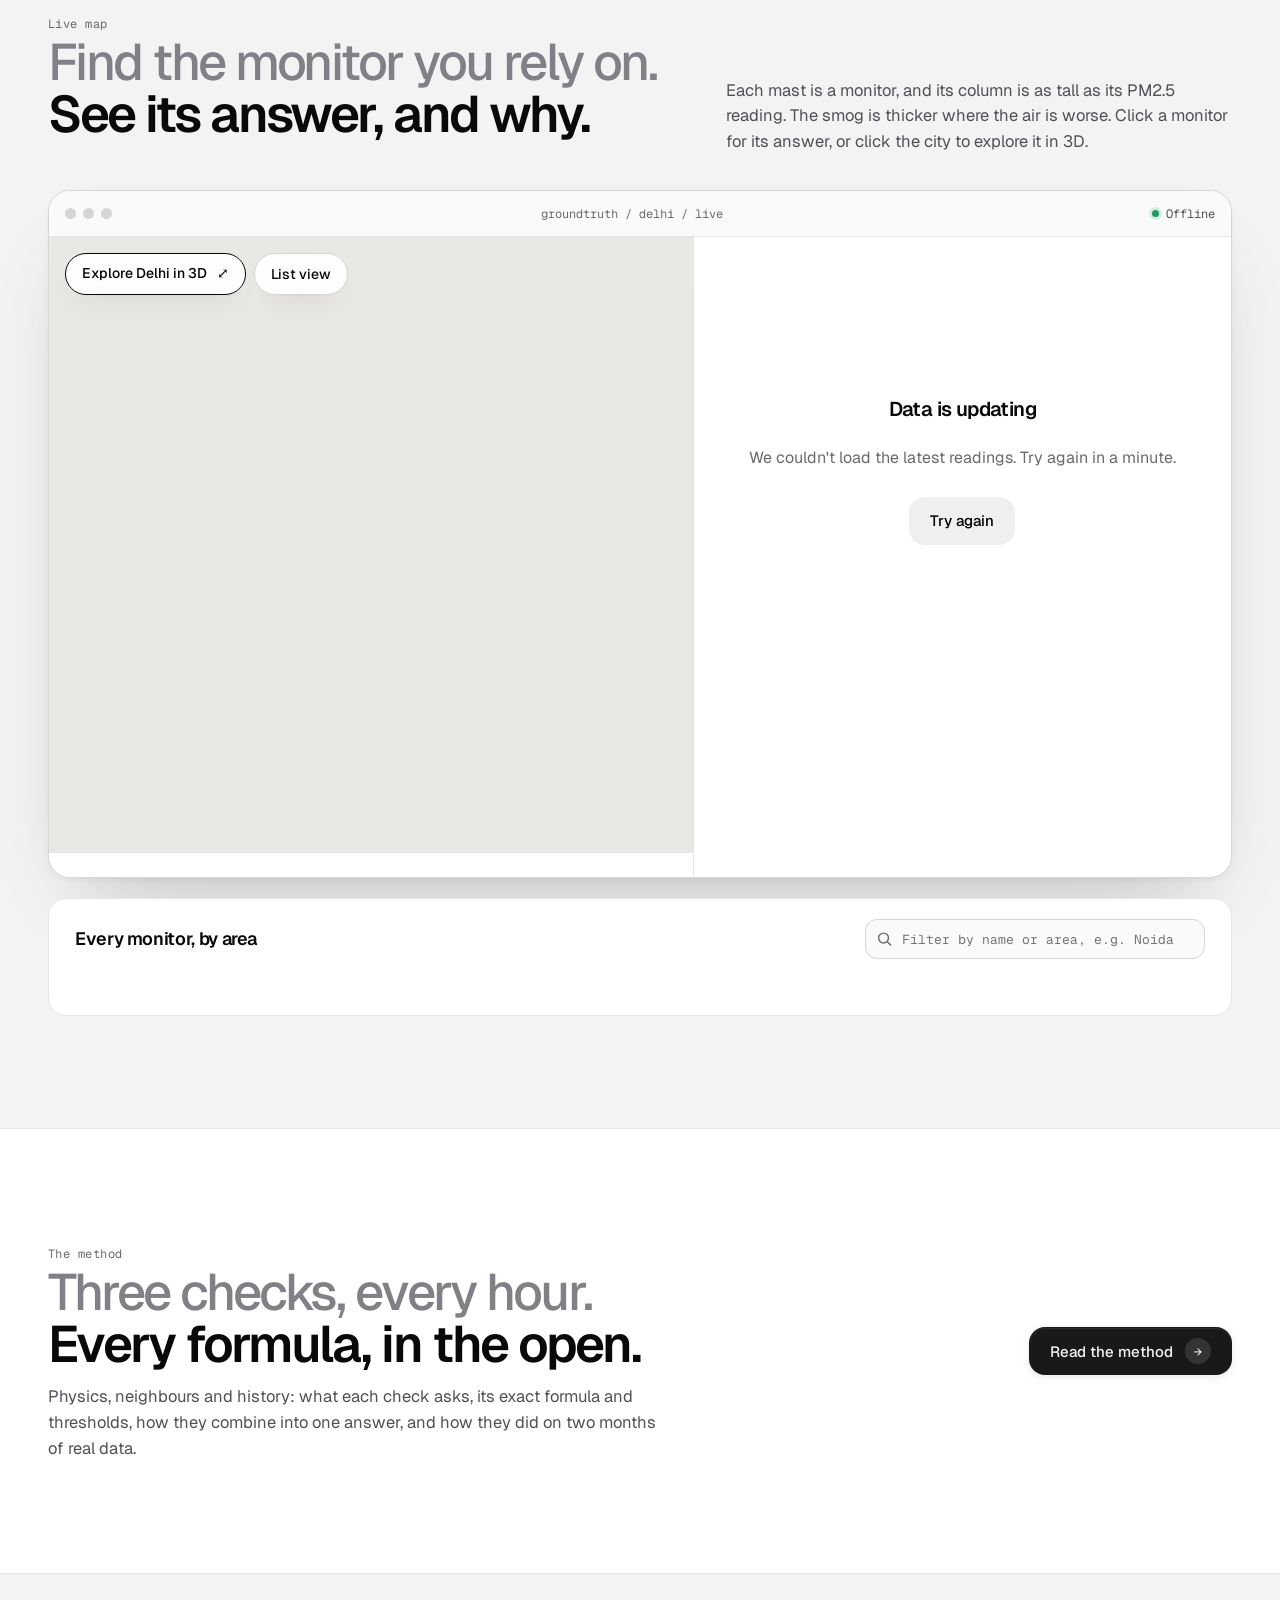
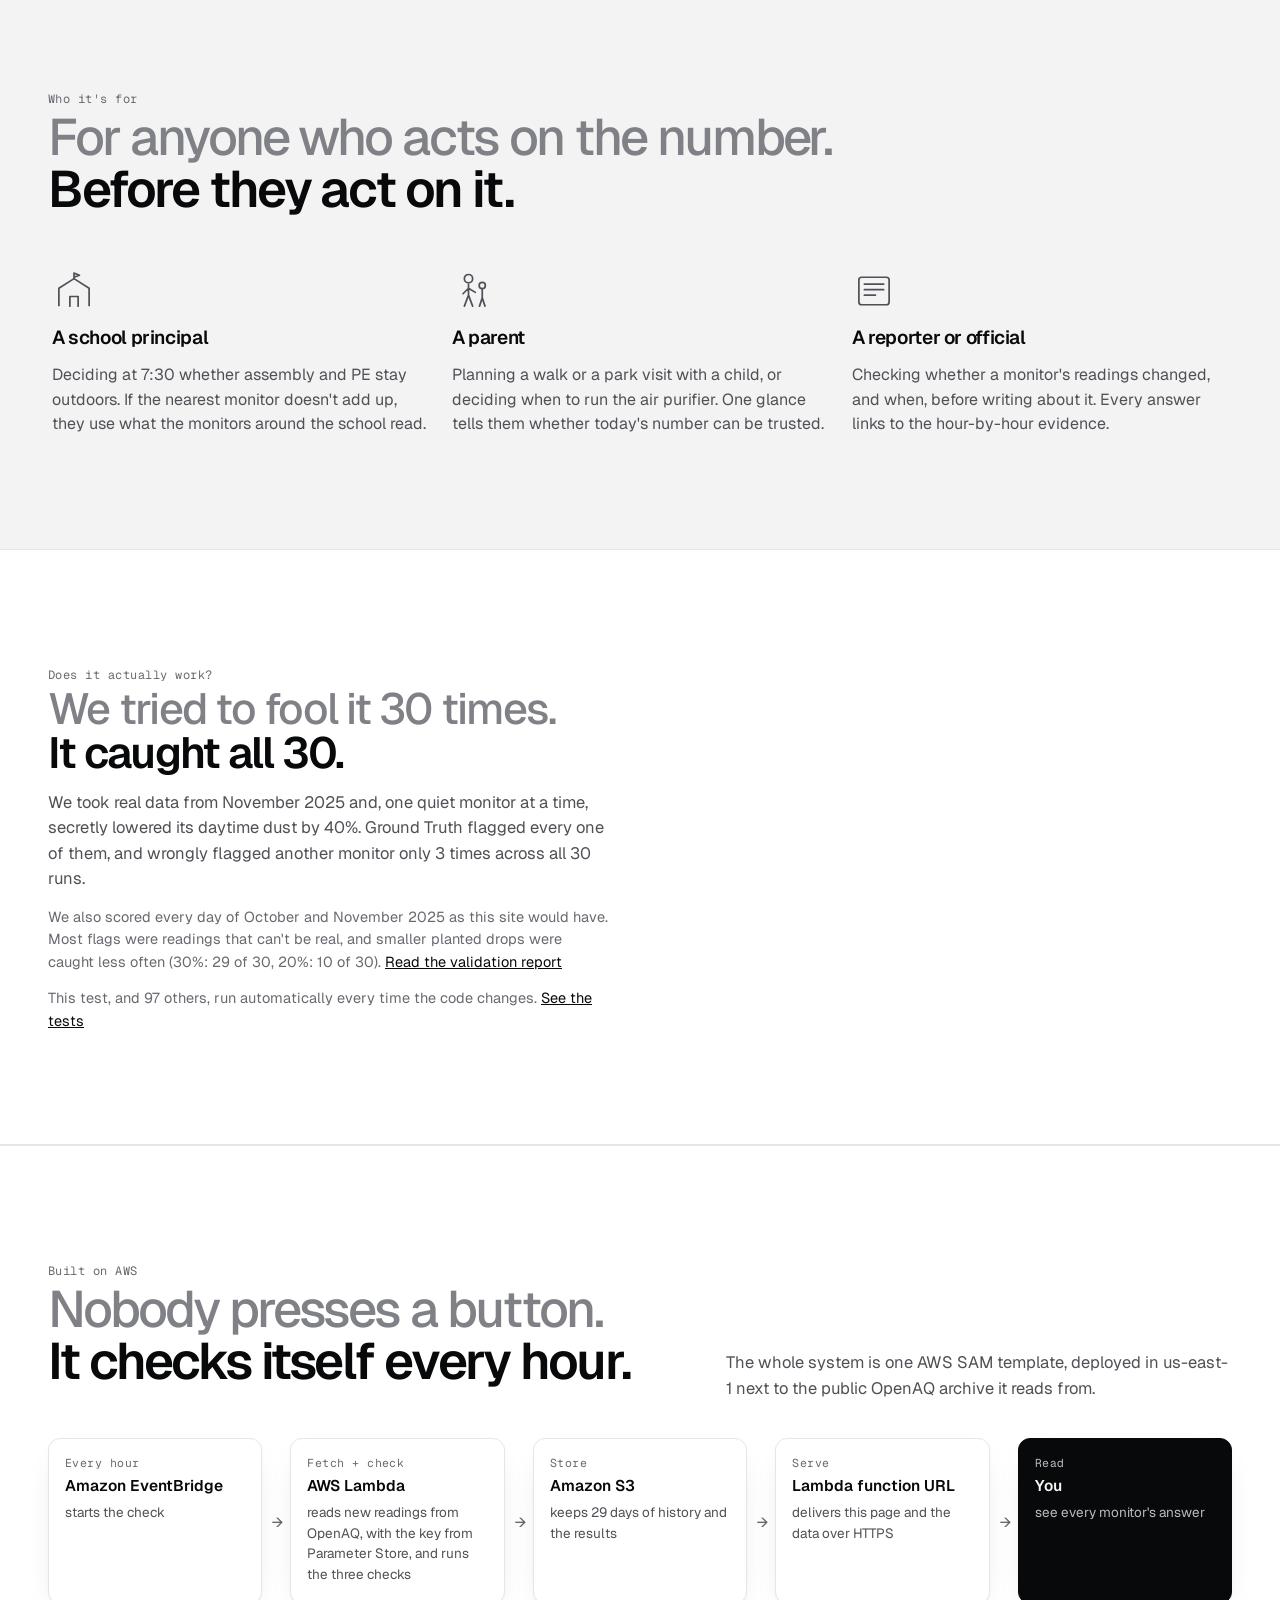
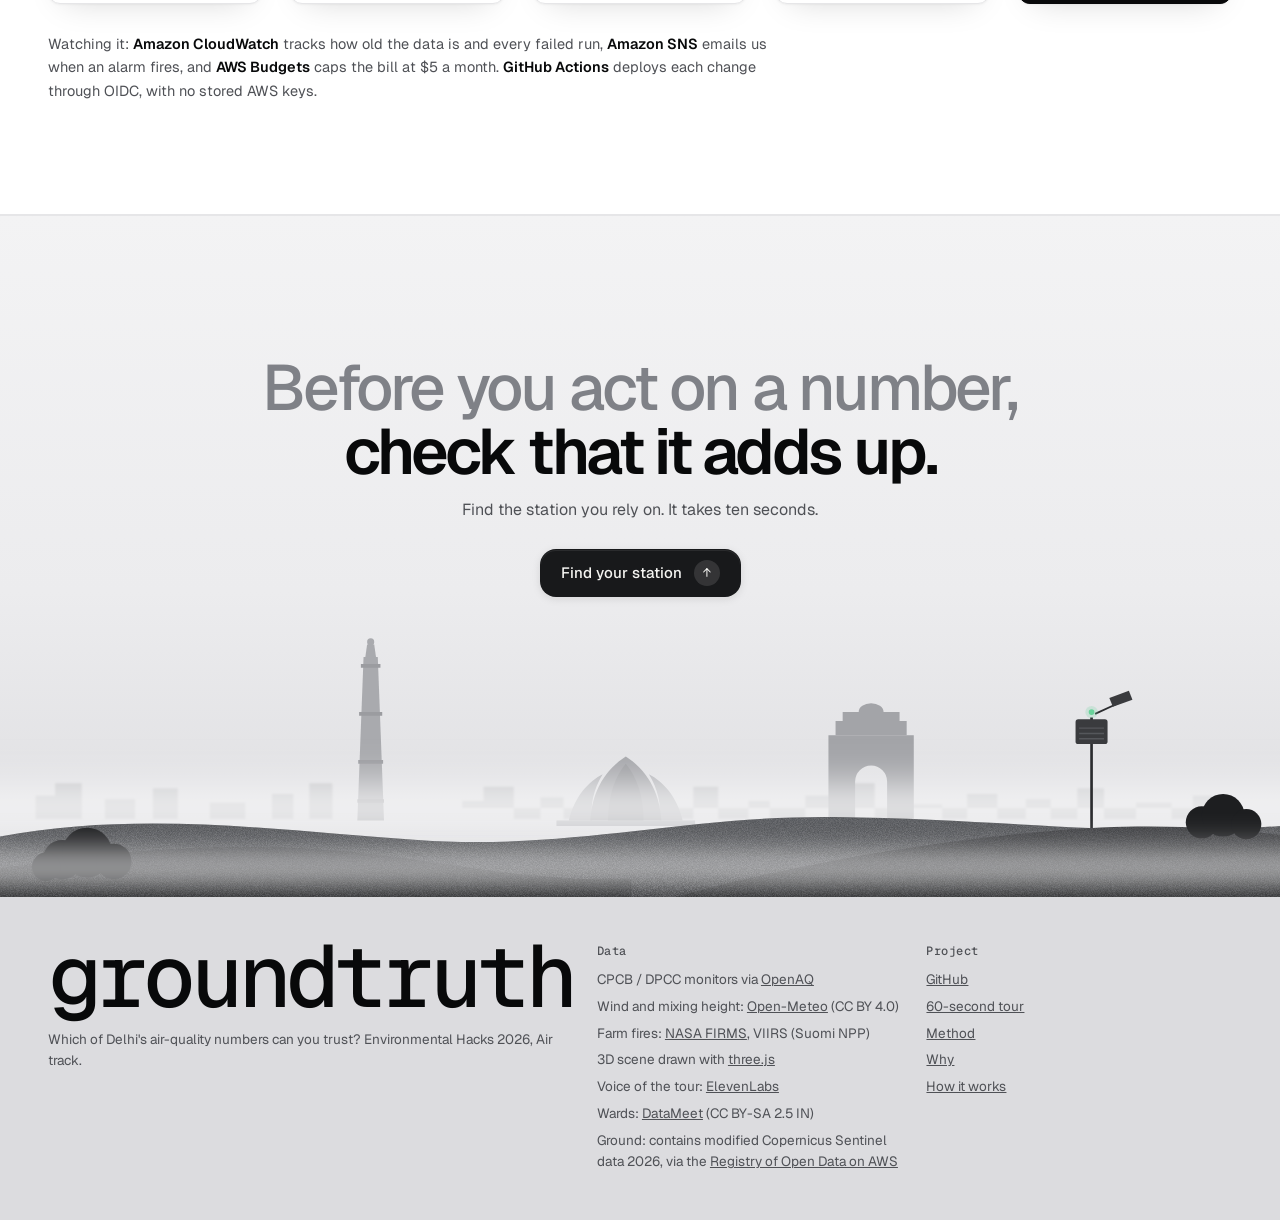
==== commit 5adae7cb: "Delhi's air from the monitors that add up, against WHO's guideline; complete days by CPCB's rule - H" ====
--- a/site/index.html
+++ b/site/index.html
@@ -102,6 +102,7 @@
       <span class="label rise" id="hero-label">Delhi + NCR · every monitor · checked hourly</span>
       <h1 id="hero-title" class="rise"><span class="dim">The air is already being measured.</span>That's not the same as true.</h1>
       <p class="lede rise">Ground Truth checks every air-quality monitor in Delhi against the stations around it, its own past and physics, and tells you in plain words whether its number adds up.</p>
+      <p class="cityair rise" id="cityair" hidden></p>
       <p class="weather rise" id="weather" hidden></p>
       <p class="fires rise" id="fires" hidden></p>
       <p class="feednote rise" id="feednote" hidden></p>
@@ -347,7 +348,7 @@
           <h2 class="h2" id="proof-title"><span class="dim">We tried to fool it 30 times.</span>It caught all 30.</h2>
           <p class="sub">We took real data from November 2025 and, one quiet monitor at a time, secretly lowered its daytime dust by 40%. Ground Truth flagged every one of them, and wrongly flagged another monitor only 3 times across all 30 runs.</p>
           <p class="sub small">We also scored every day of October and November 2025 as this site would have. Most flags were readings that can't be real, and smaller planted drops were caught less often (30%: 29 of 30, 20%: 10 of 30). <a href="https://github.com/thegoodengineers/ground-truth/blob/main/docs/VALIDATION.md">Read the validation report</a></p>
-          <p class="sub small">This test, and 96 others, run automatically every time the code changes. <a href="https://github.com/thegoodengineers/ground-truth/tree/main/tests">See the tests</a></p>
+          <p class="sub small">This test, and 97 others, run automatically every time the code changes. <a href="https://github.com/thegoodengineers/ground-truth/tree/main/tests">See the tests</a></p>
         </div>
         <div class="ticks" id="ticks" role="img" aria-label="30 out of 30 planted problems caught"></div>
       </div>
--- a/site/theme.css
+++ b/site/theme.css
@@ -49,6 +49,9 @@
 .sr-only { position: absolute; width: 1px; height: 1px; overflow: hidden; clip: rect(0 0 0 0); white-space: nowrap; }
 
 /* the weather line under the hero lede: context for city-wide changes, from data/weather.json */
+.hero .cityair { font-size: 15px; color: var(--ink); margin: 6px 0 0; max-width: 64ch; justify-self: center; text-align: center; line-height: 1.5; }
+.std.short { color: var(--watch-ink); }
+.cigs .who { display: block; margin-top: 4px; color: var(--ink-2); }
 .hero .weather { font-family: var(--mono); font-size: 13px; color: var(--ink-2); margin: 4px 0 0; }
 .hero .weather::before { content: "\2191"; display: inline-block; margin-right: 6px; transform: rotate(var(--wind, 0deg)); transition: transform .6s var(--ease); }
 .hero .feednote { font-family: var(--mono); font-size: 13px; color: var(--watch-ink); margin: 2px 0 0; max-width: 70ch; justify-self: center; text-align: center; }
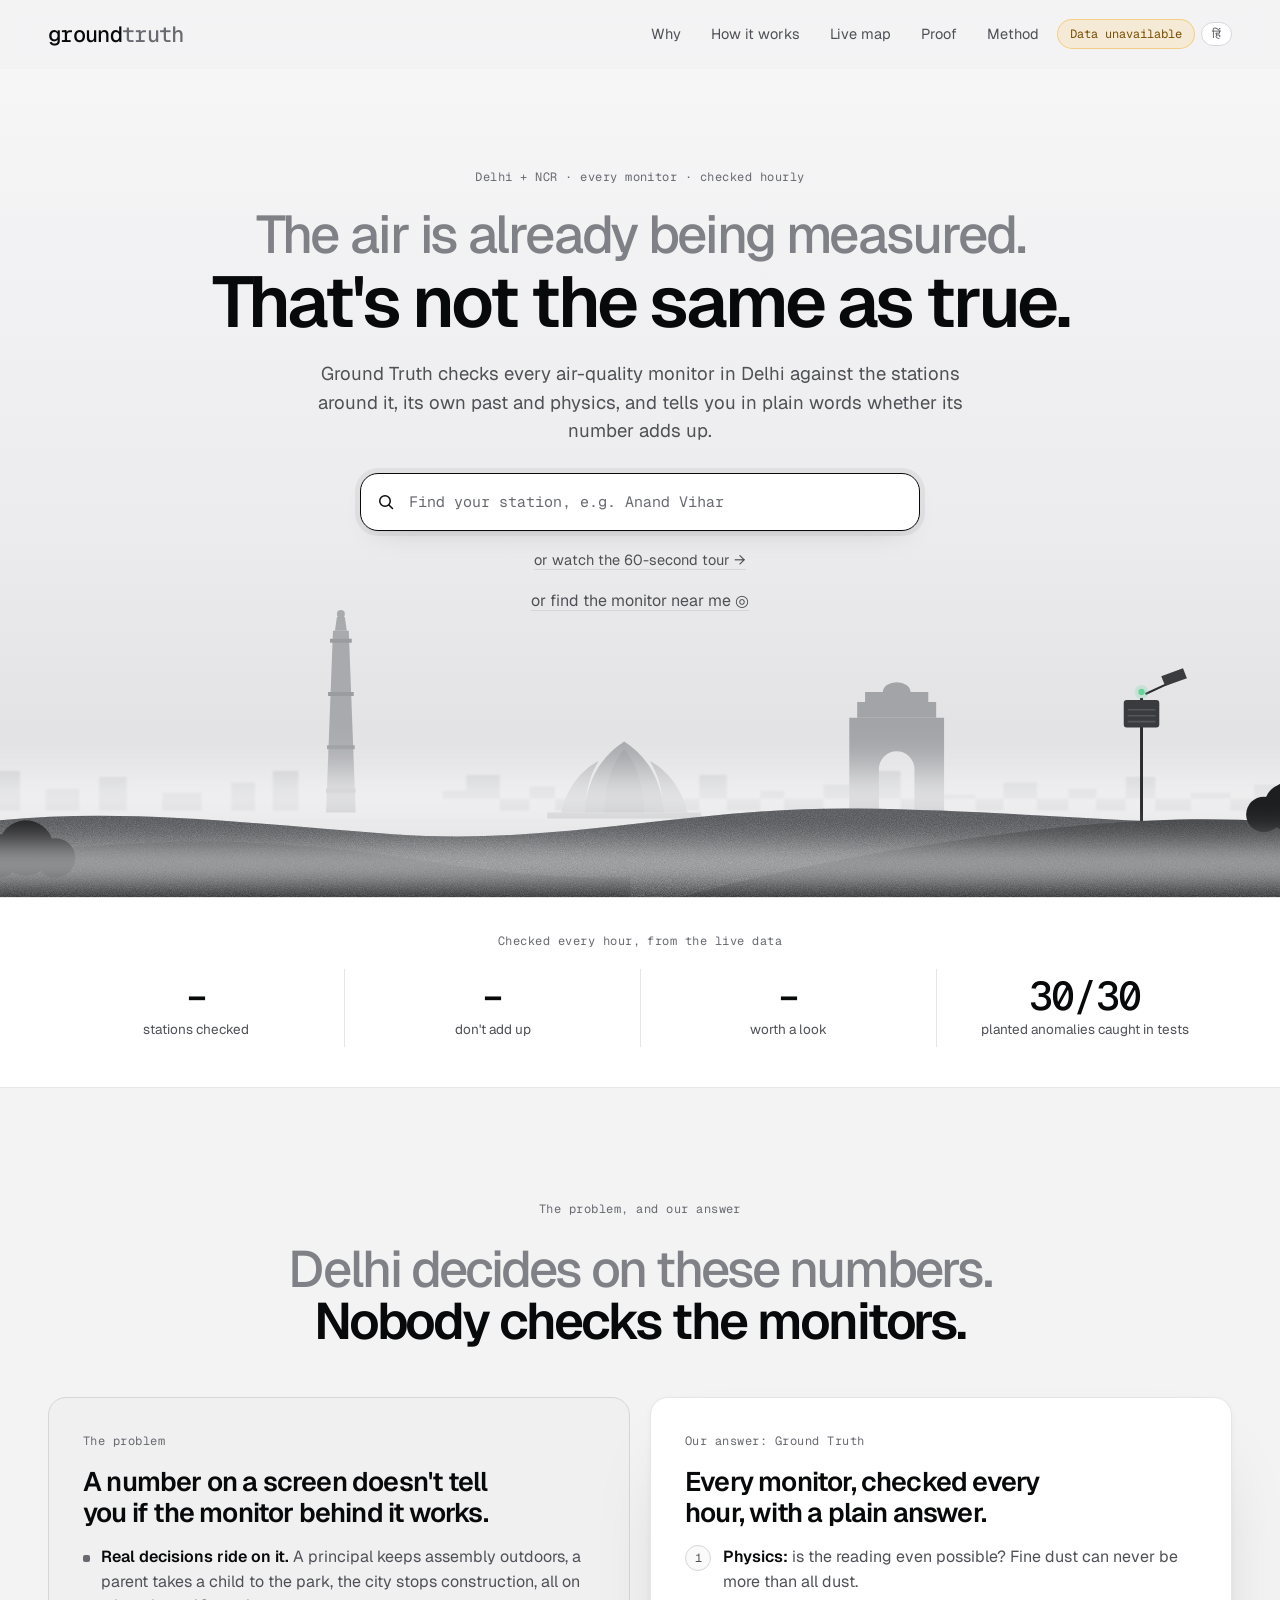
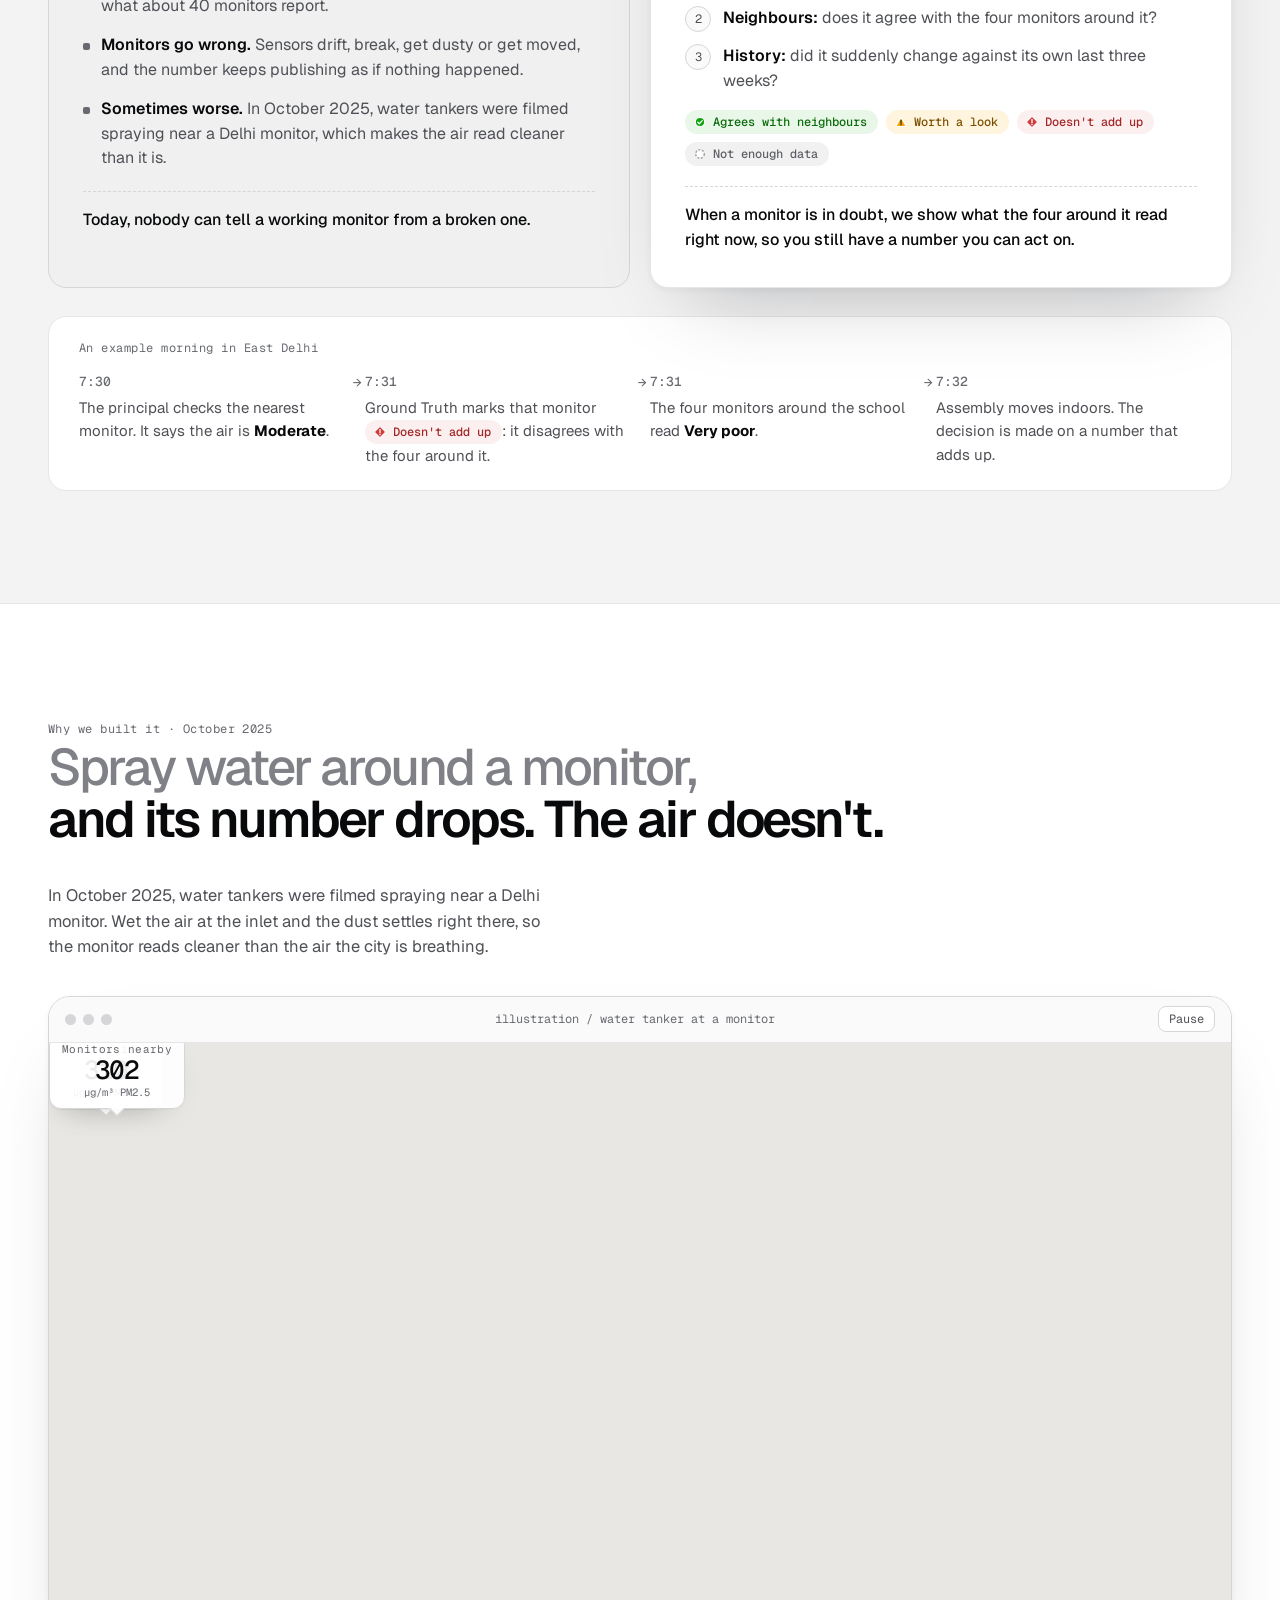
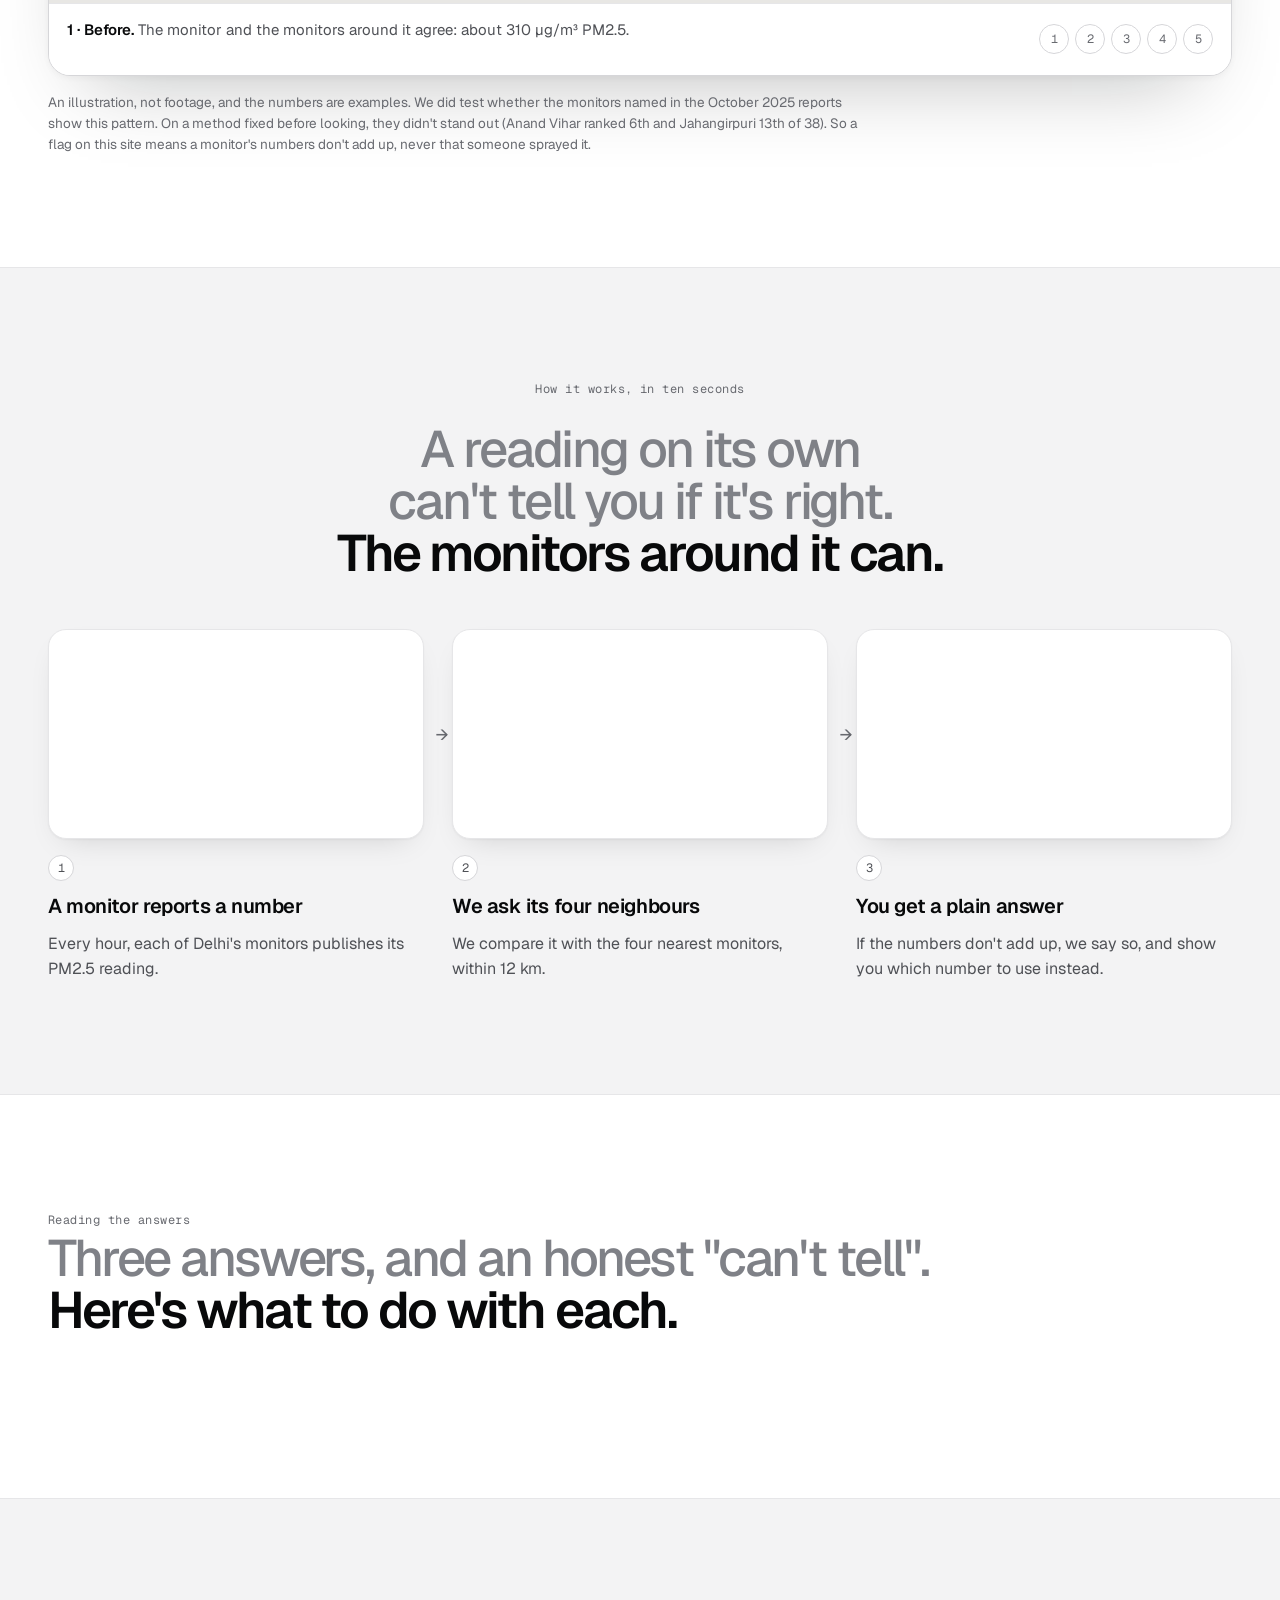
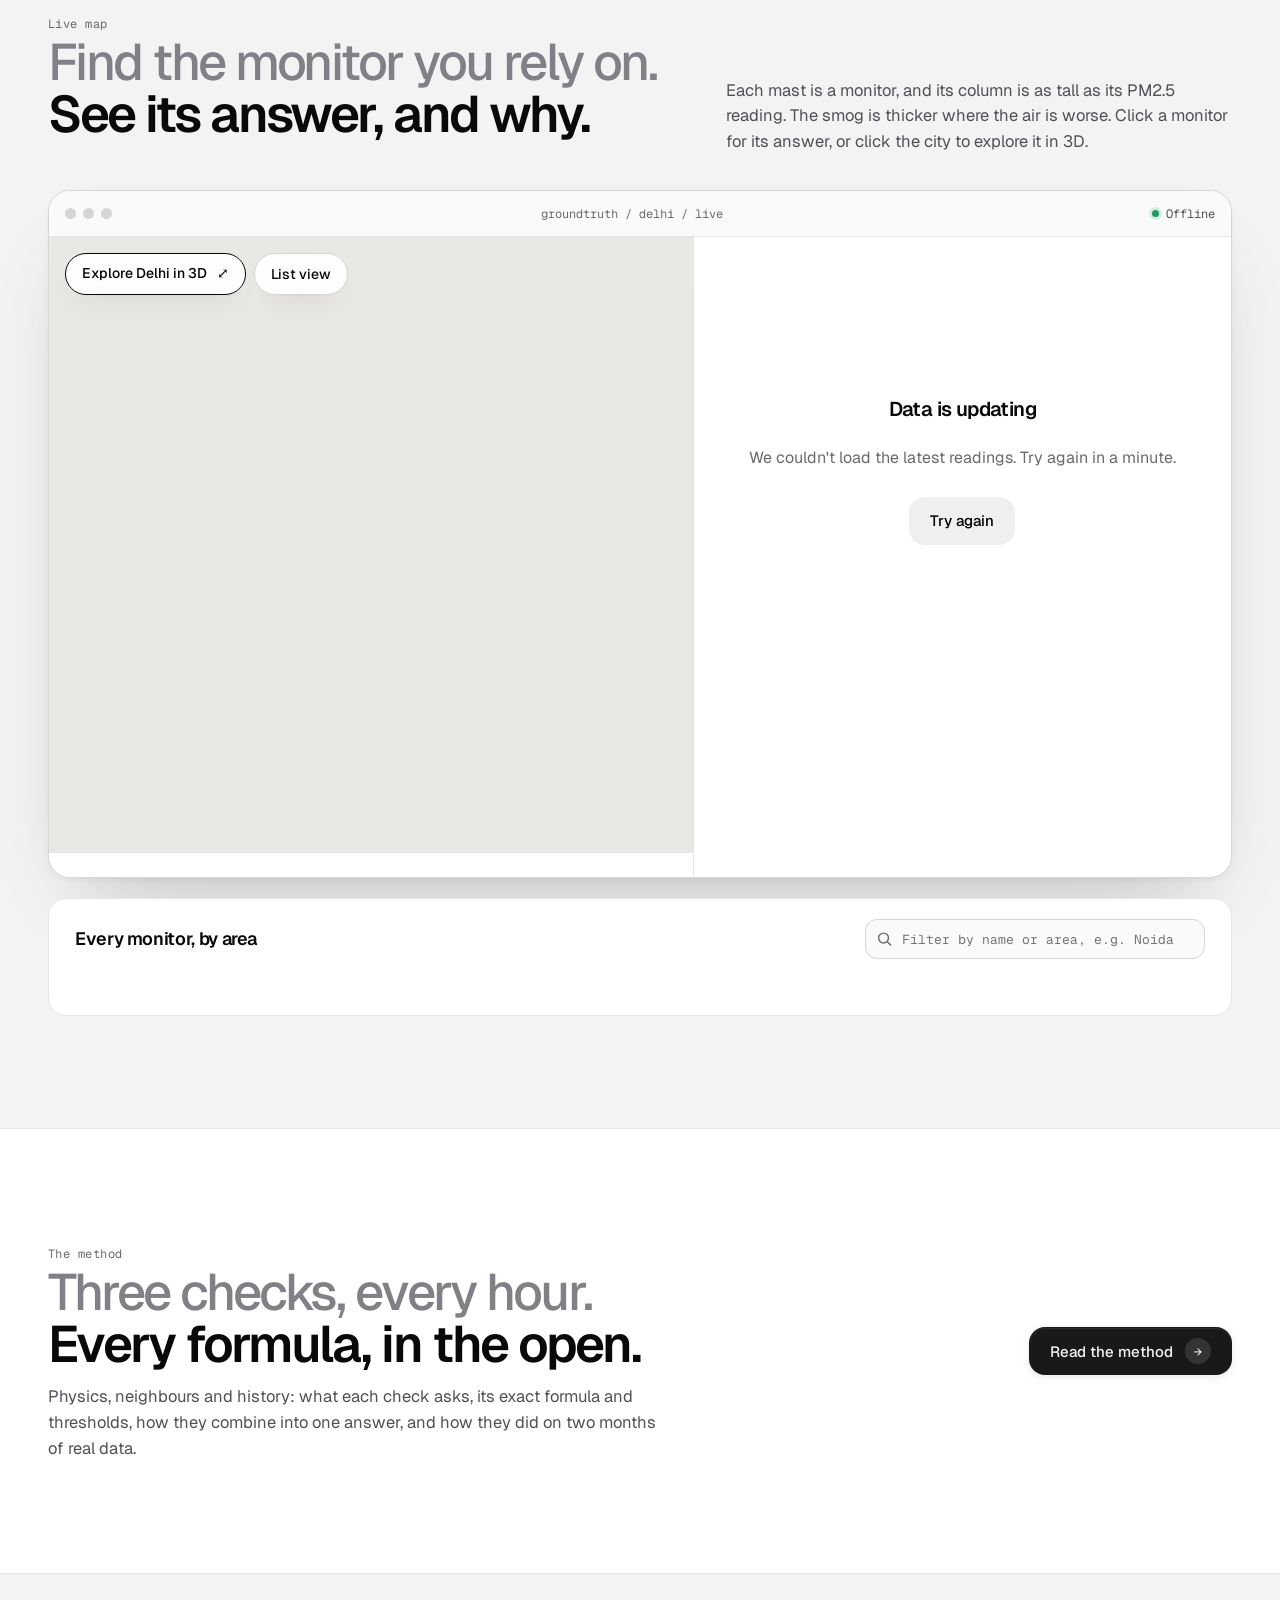
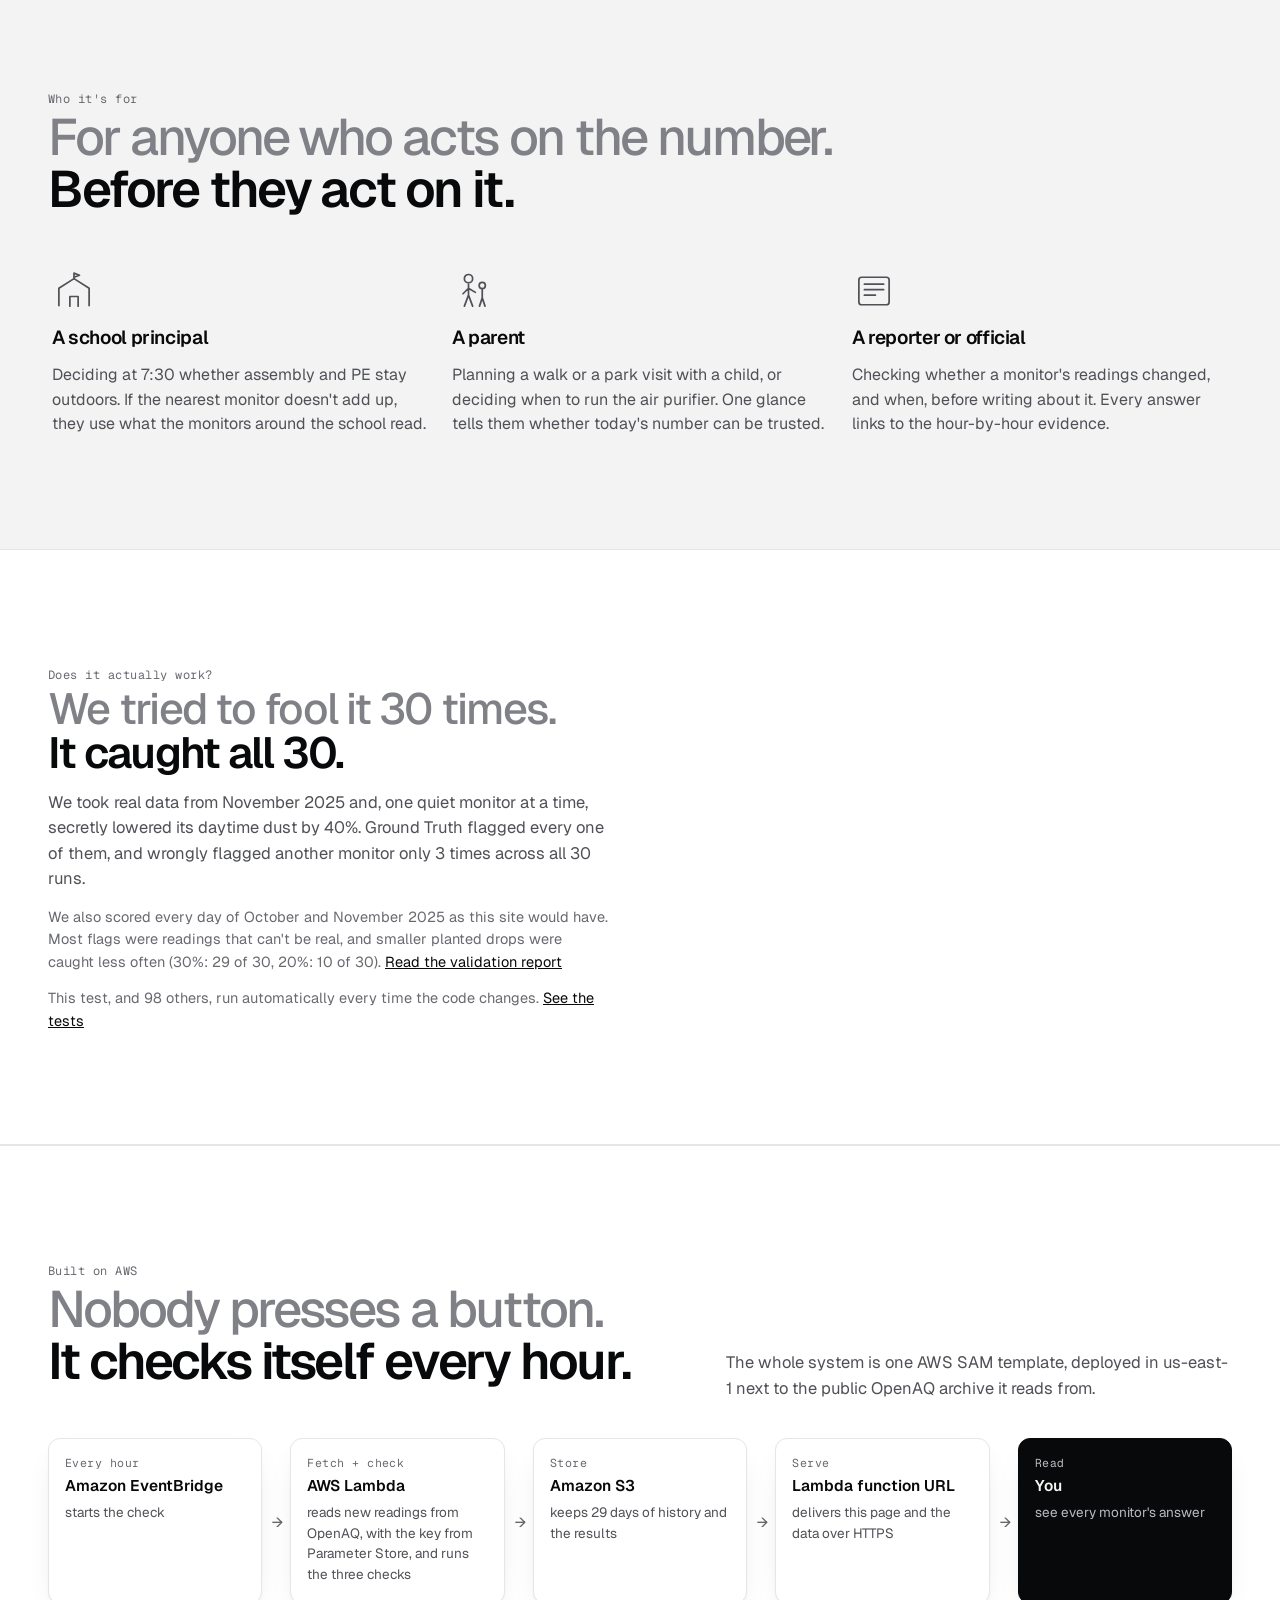
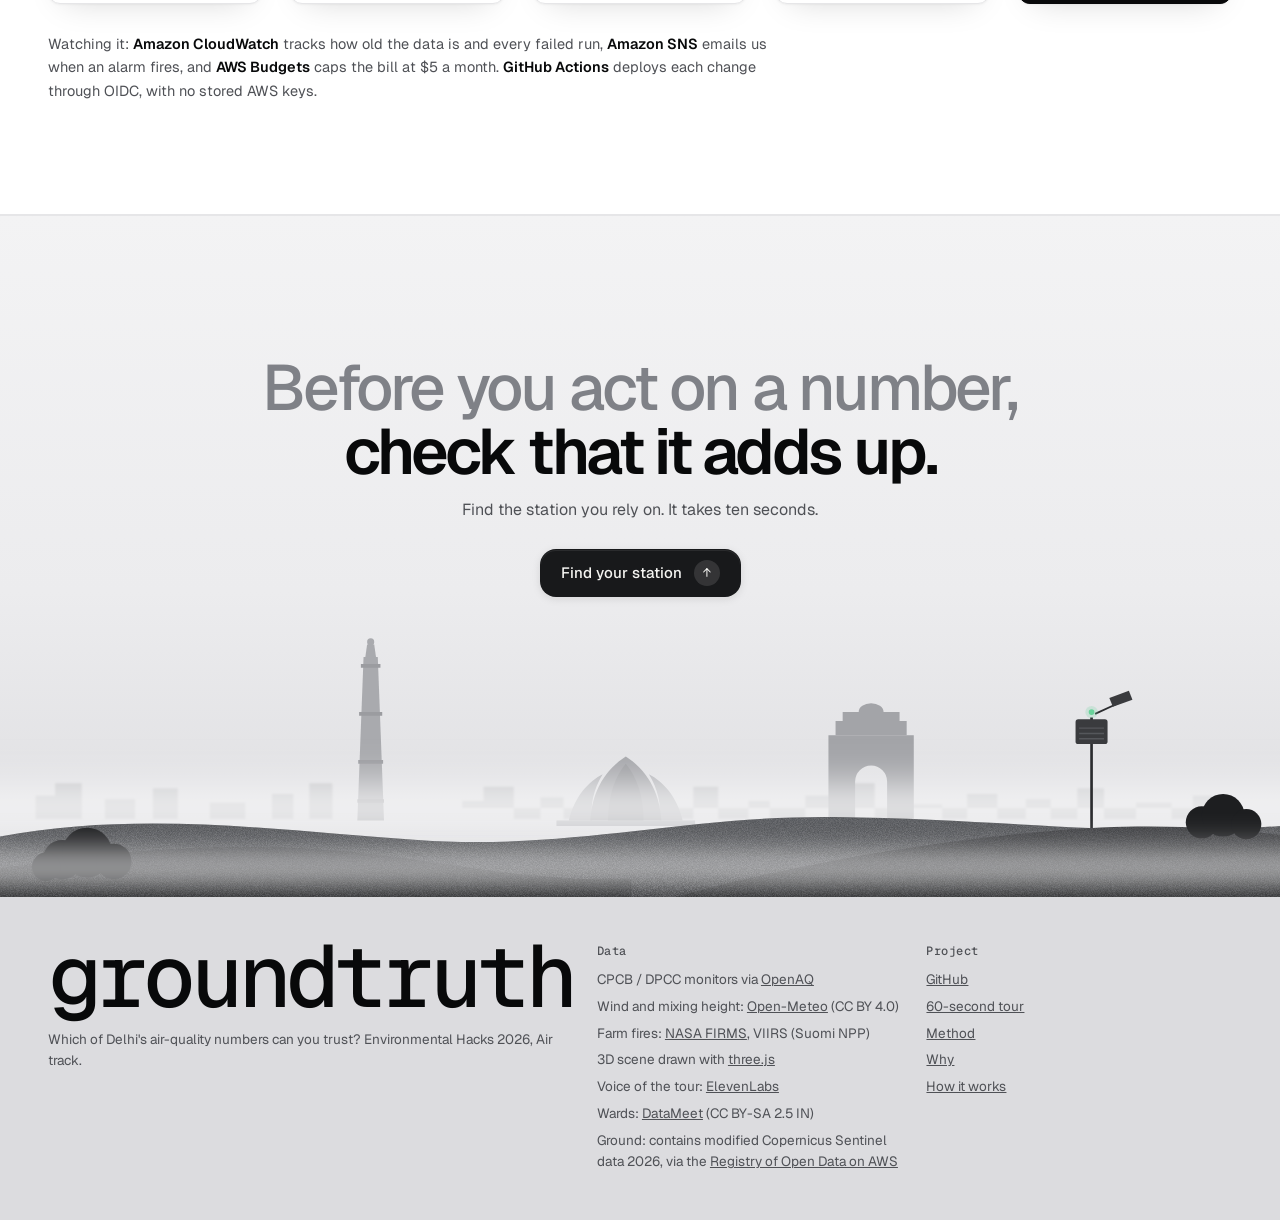
==== commit 9382831f: "Follow one monitor: an Atom feed per monitor, written once a day data/feeds/<id>.xml lists the days " ====
--- a/site/index.html
+++ b/site/index.html
@@ -348,7 +348,7 @@
           <h2 class="h2" id="proof-title"><span class="dim">We tried to fool it 30 times.</span>It caught all 30.</h2>
           <p class="sub">We took real data from November 2025 and, one quiet monitor at a time, secretly lowered its daytime dust by 40%. Ground Truth flagged every one of them, and wrongly flagged another monitor only 3 times across all 30 runs.</p>
           <p class="sub small">We also scored every day of October and November 2025 as this site would have. Most flags were readings that can't be real, and smaller planted drops were caught less often (30%: 29 of 30, 20%: 10 of 30). <a href="https://github.com/thegoodengineers/ground-truth/blob/main/docs/VALIDATION.md">Read the validation report</a></p>
-          <p class="sub small">This test, and 97 others, run automatically every time the code changes. <a href="https://github.com/thegoodengineers/ground-truth/tree/main/tests">See the tests</a></p>
+          <p class="sub small">This test, and 98 others, run automatically every time the code changes. <a href="https://github.com/thegoodengineers/ground-truth/tree/main/tests">See the tests</a></p>
         </div>
         <div class="ticks" id="ticks" role="img" aria-label="30 out of 30 planted problems caught"></div>
       </div>
--- a/site/theme.css
+++ b/site/theme.css
@@ -86,6 +86,7 @@
 .hbars i.best { background: var(--ok); }
 .hours .hdates { display: flex; justify-content: space-between; font: 11px var(--mono); color: var(--ink-3); margin-top: 4px; }
 .hours .hsum { font-size: 13.5px; color: var(--ink-2); margin: 8px 0 0; }
+.hist .feed-mini { display: inline-block; margin-top: 6px; font: 12px var(--mono); color: var(--ink-2); }
 .hist .hsum { font-family: var(--mono); font-size: 12px; color: var(--ink-2); margin: 8px 0 0; }
 .hist .hdates { display: flex; justify-content: space-between; font-family: var(--mono); font-size: 11px; color: var(--ink-3); margin-top: 4px; }
 /* since yesterday, under the live map's intro */
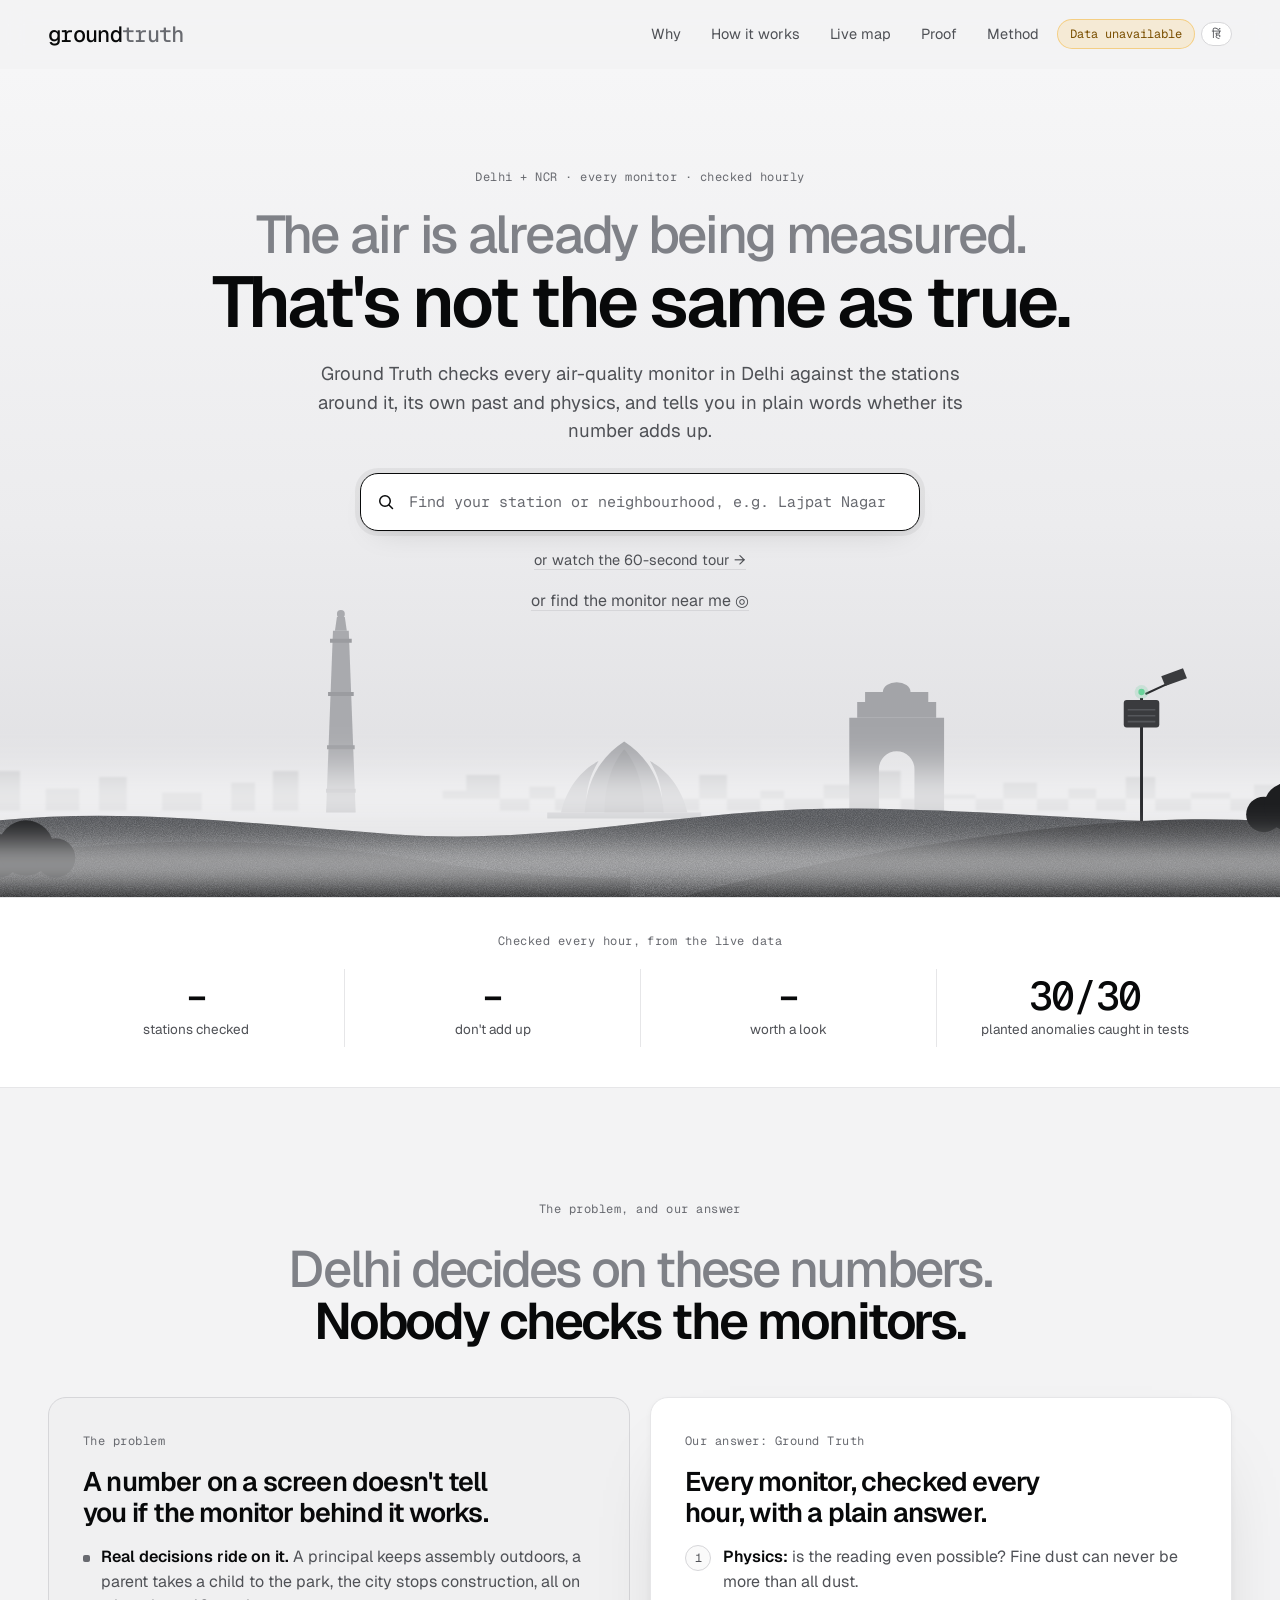
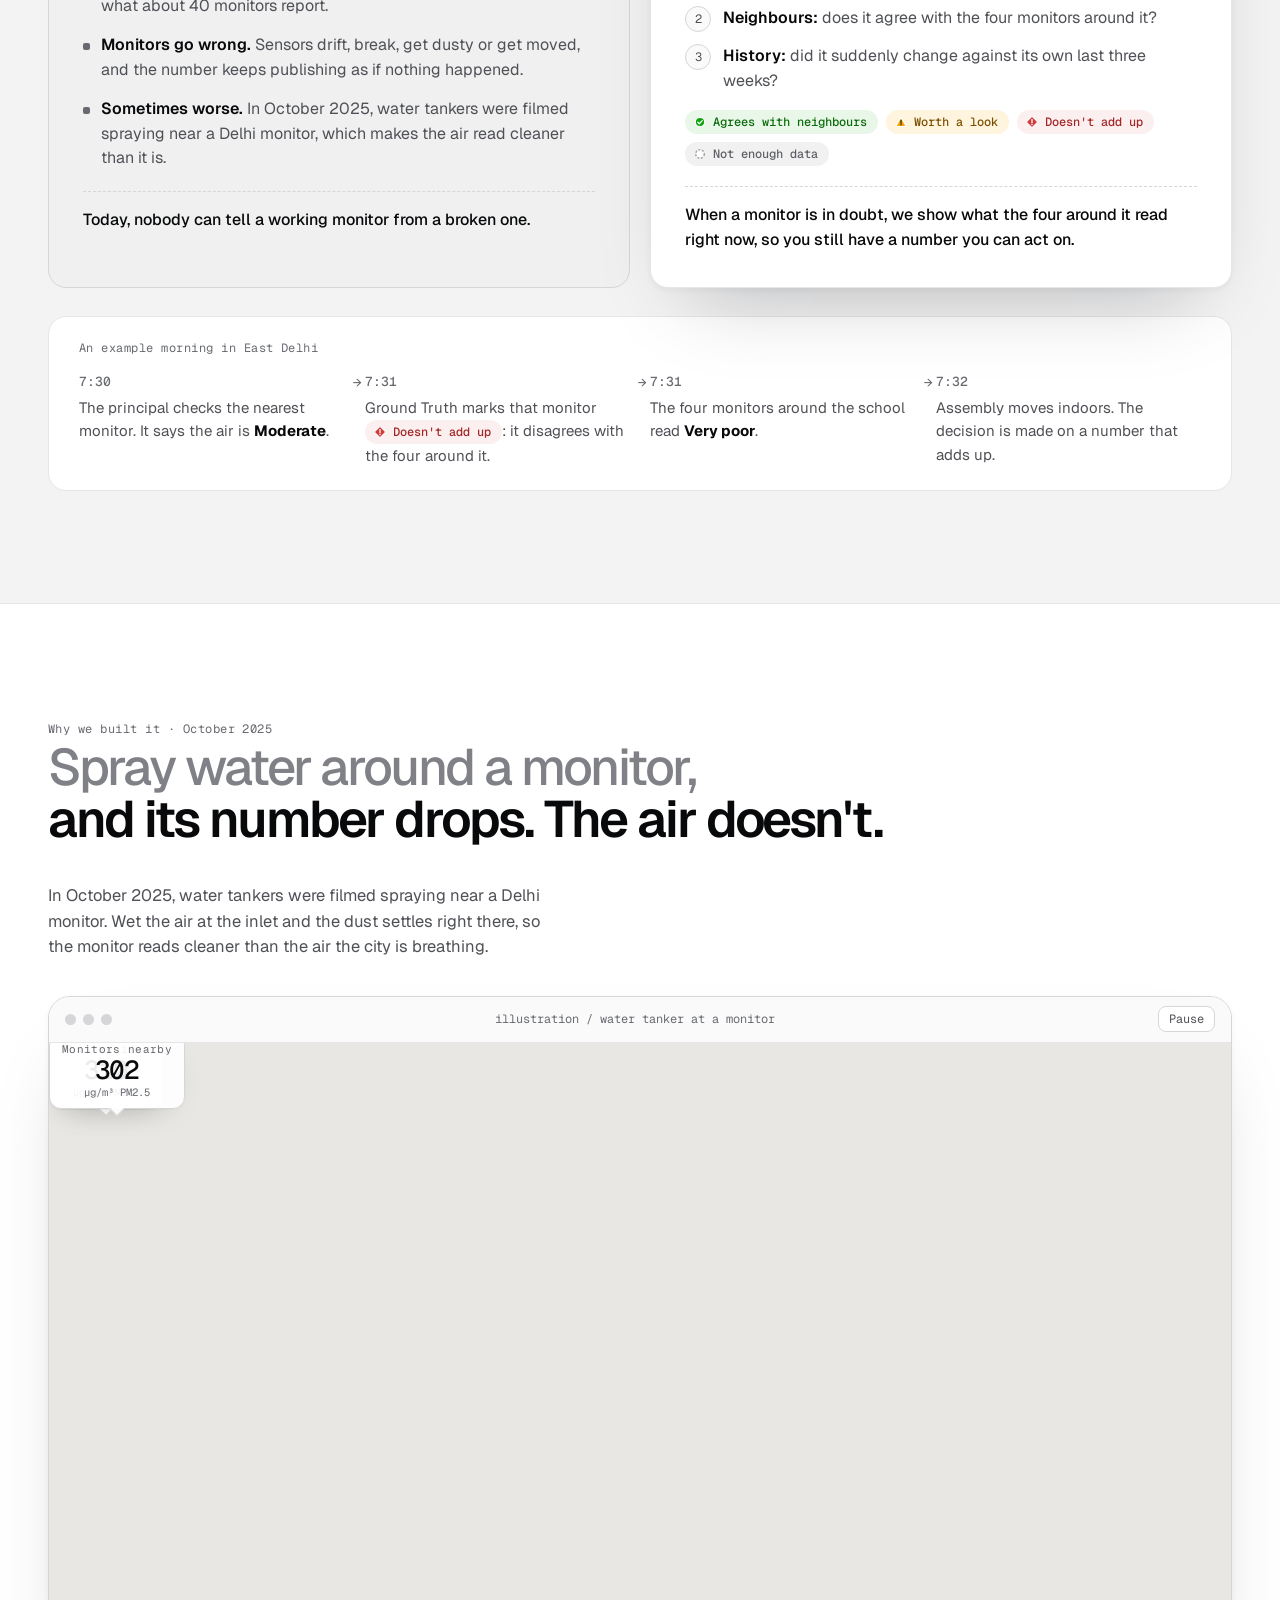
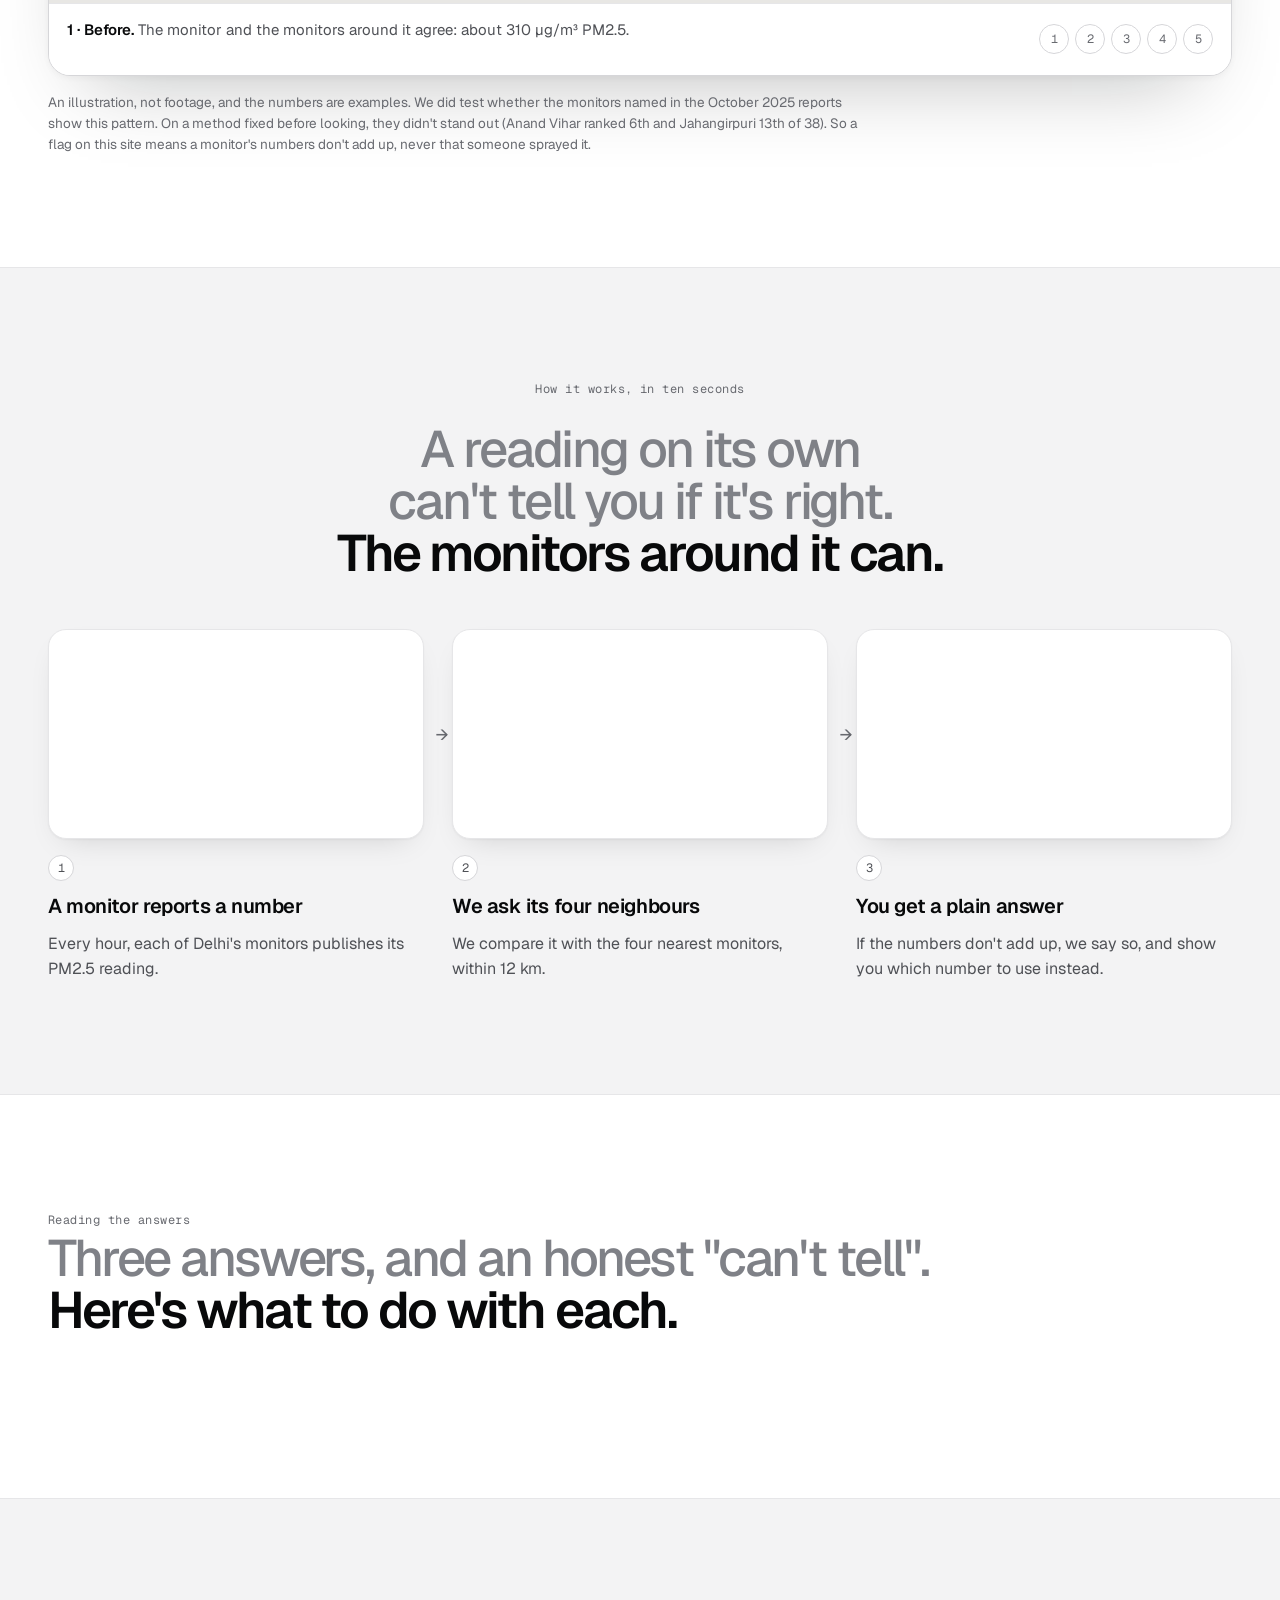
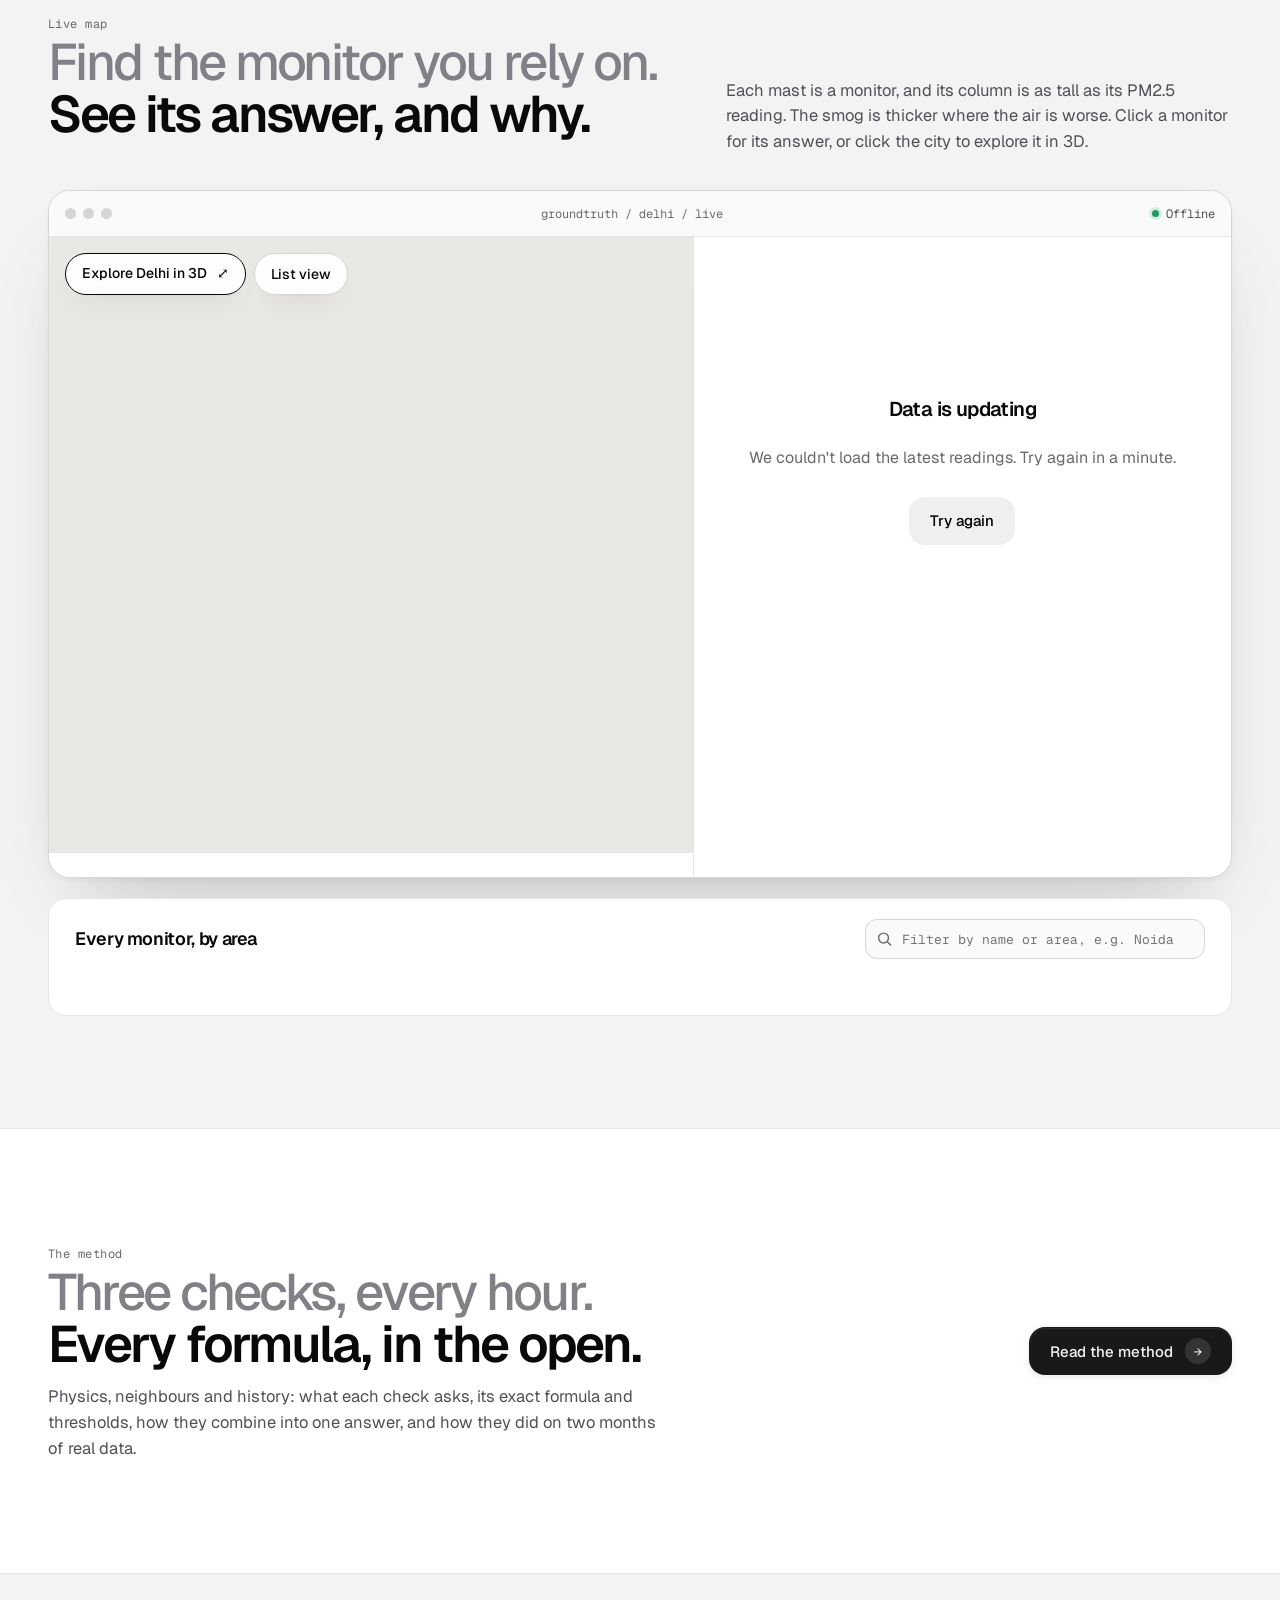
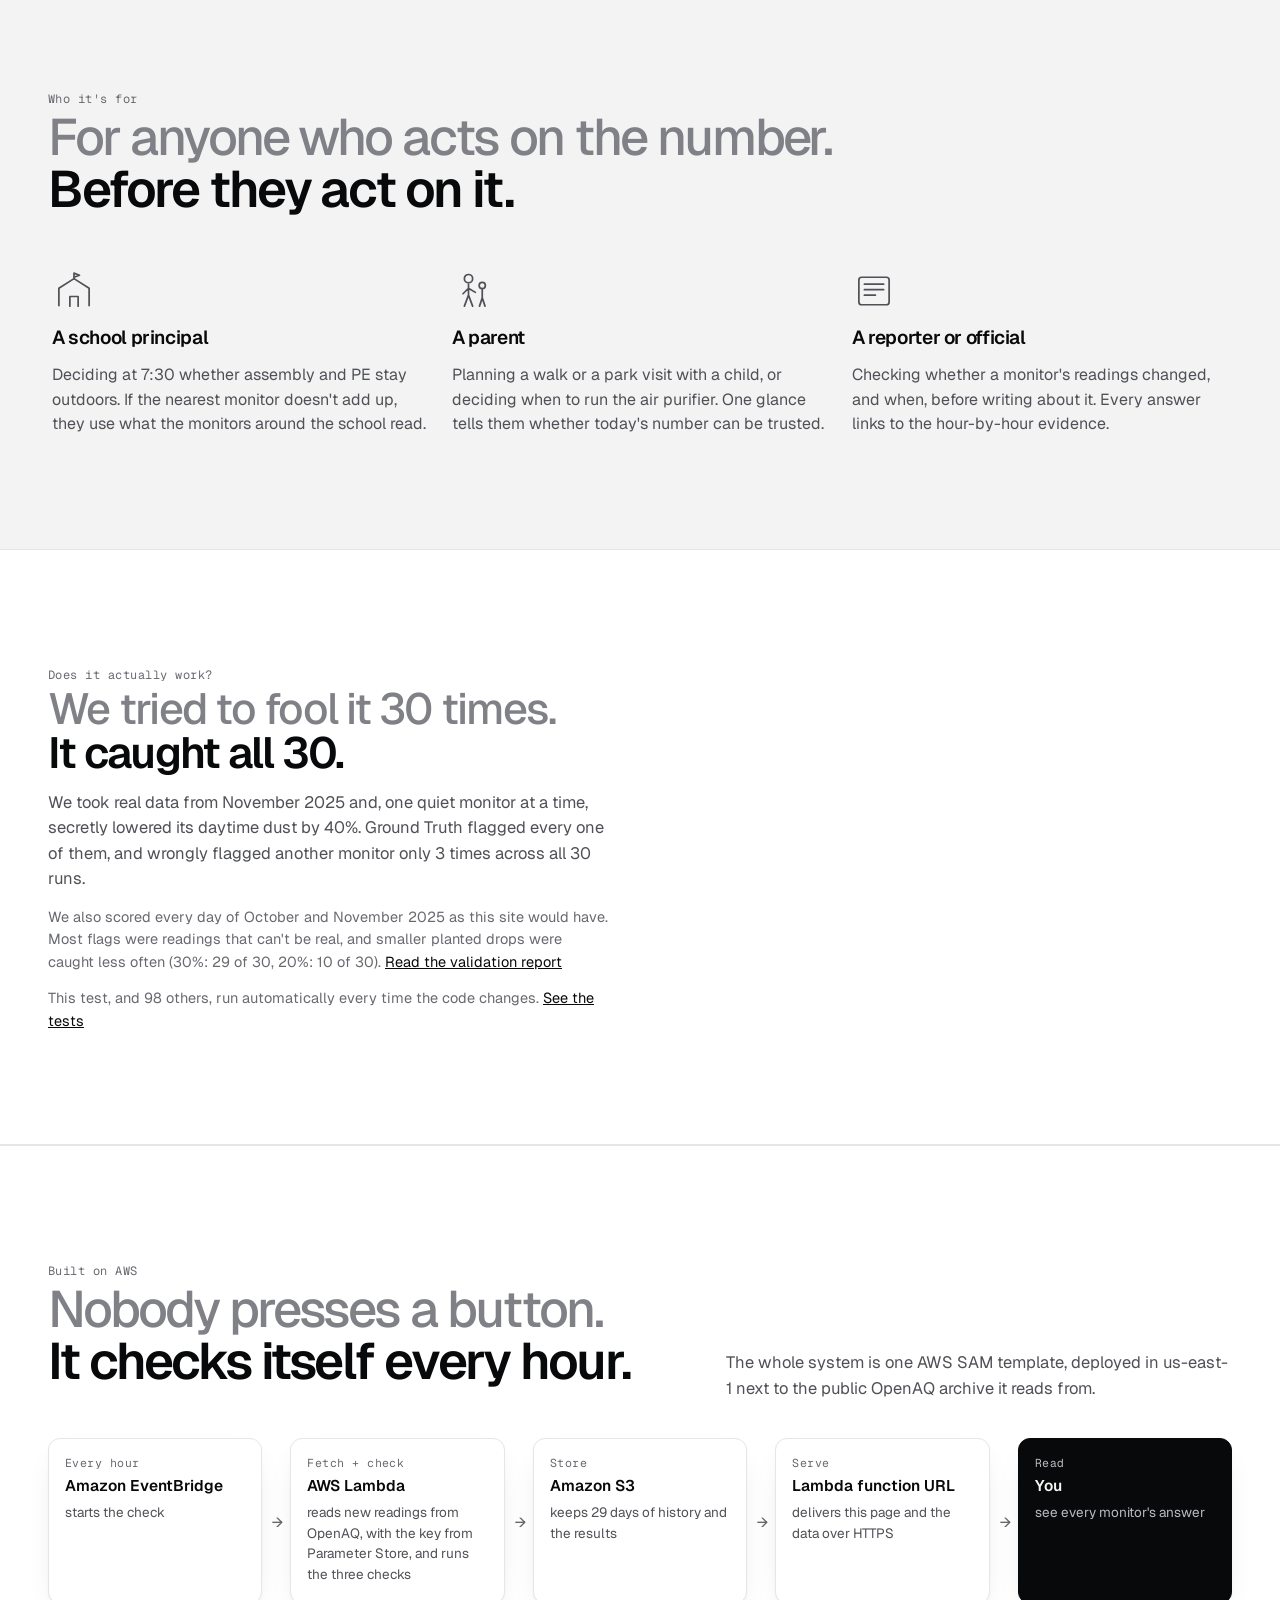
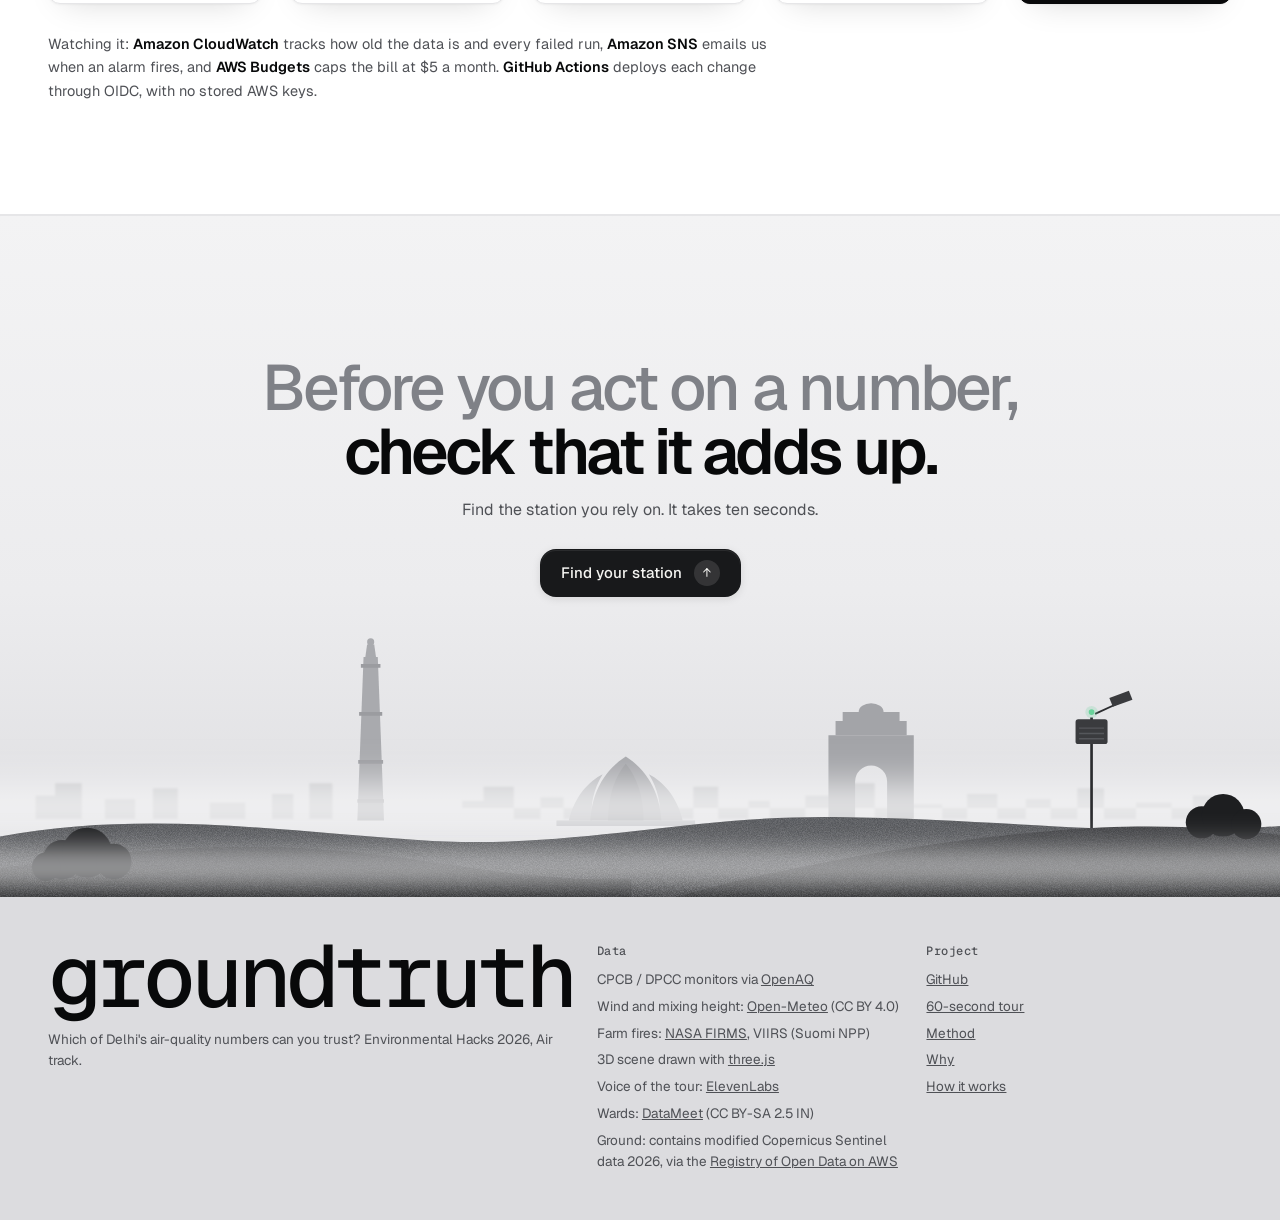
==== commit 4f8f0c03: "Search by neighbourhood: type a Delhi ward, get the nearest monitor People know their neighbourhood," ====
--- a/site/index.html
+++ b/site/index.html
@@ -110,7 +110,7 @@
         <div class="search" role="combobox" aria-expanded="false" aria-haspopup="listbox" aria-owns="search-list">
           <svg width="16" height="16" viewBox="0 0 16 16" fill="none" aria-hidden="true"><circle cx="7" cy="7" r="5.25" stroke="currentColor" stroke-width="1.5"/><path d="m11 11 3.5 3.5" stroke="currentColor" stroke-width="1.5" stroke-linecap="round"/></svg>
           <label class="sr-only" for="search">Find your station</label>
-          <input id="search" type="search" placeholder="Find your station, e.g. Anand Vihar" autocomplete="off" aria-autocomplete="list" aria-controls="search-list">
+          <input id="search" type="search" placeholder="Find your station or neighbourhood, e.g. Lajpat Nagar" autocomplete="off" aria-autocomplete="list" aria-controls="search-list">
           <ul id="search-list" role="listbox" hidden></ul>
         </div>
         <a class="tour-link" href="?demo=1" id="tour-btn">or watch the 60-second tour <span aria-hidden="true">→</span></a>
--- a/site/theme.css
+++ b/site/theme.css
@@ -86,6 +86,10 @@
 .hbars i.best { background: var(--ok); }
 .hours .hdates { display: flex; justify-content: space-between; font: 11px var(--mono); color: var(--ink-3); margin-top: 4px; }
 .hours .hsum { font-size: 13.5px; color: var(--ink-2); margin: 8px 0 0; }
+.report { margin: 14px 0 0; padding: 13px 15px; border-radius: var(--r-sm); border: 1px solid var(--line-2); background: var(--surface); }
+.report h3 { font-size: 15px; margin: 0 0 6px; }
+.report p { margin: 0 0 10px; font-size: 14px; color: var(--ink-2); }
+.search .kind { font: 11.5px var(--mono); color: var(--ink-3); margin-left: 6px; }
 .hist .feed-mini { display: inline-block; margin-top: 6px; font: 12px var(--mono); color: var(--ink-2); }
 .hist .hsum { font-family: var(--mono); font-size: 12px; color: var(--ink-2); margin: 8px 0 0; }
 .hist .hdates { display: flex; justify-content: space-between; font-family: var(--mono); font-size: 11px; color: var(--ink-3); margin-top: 4px; }
